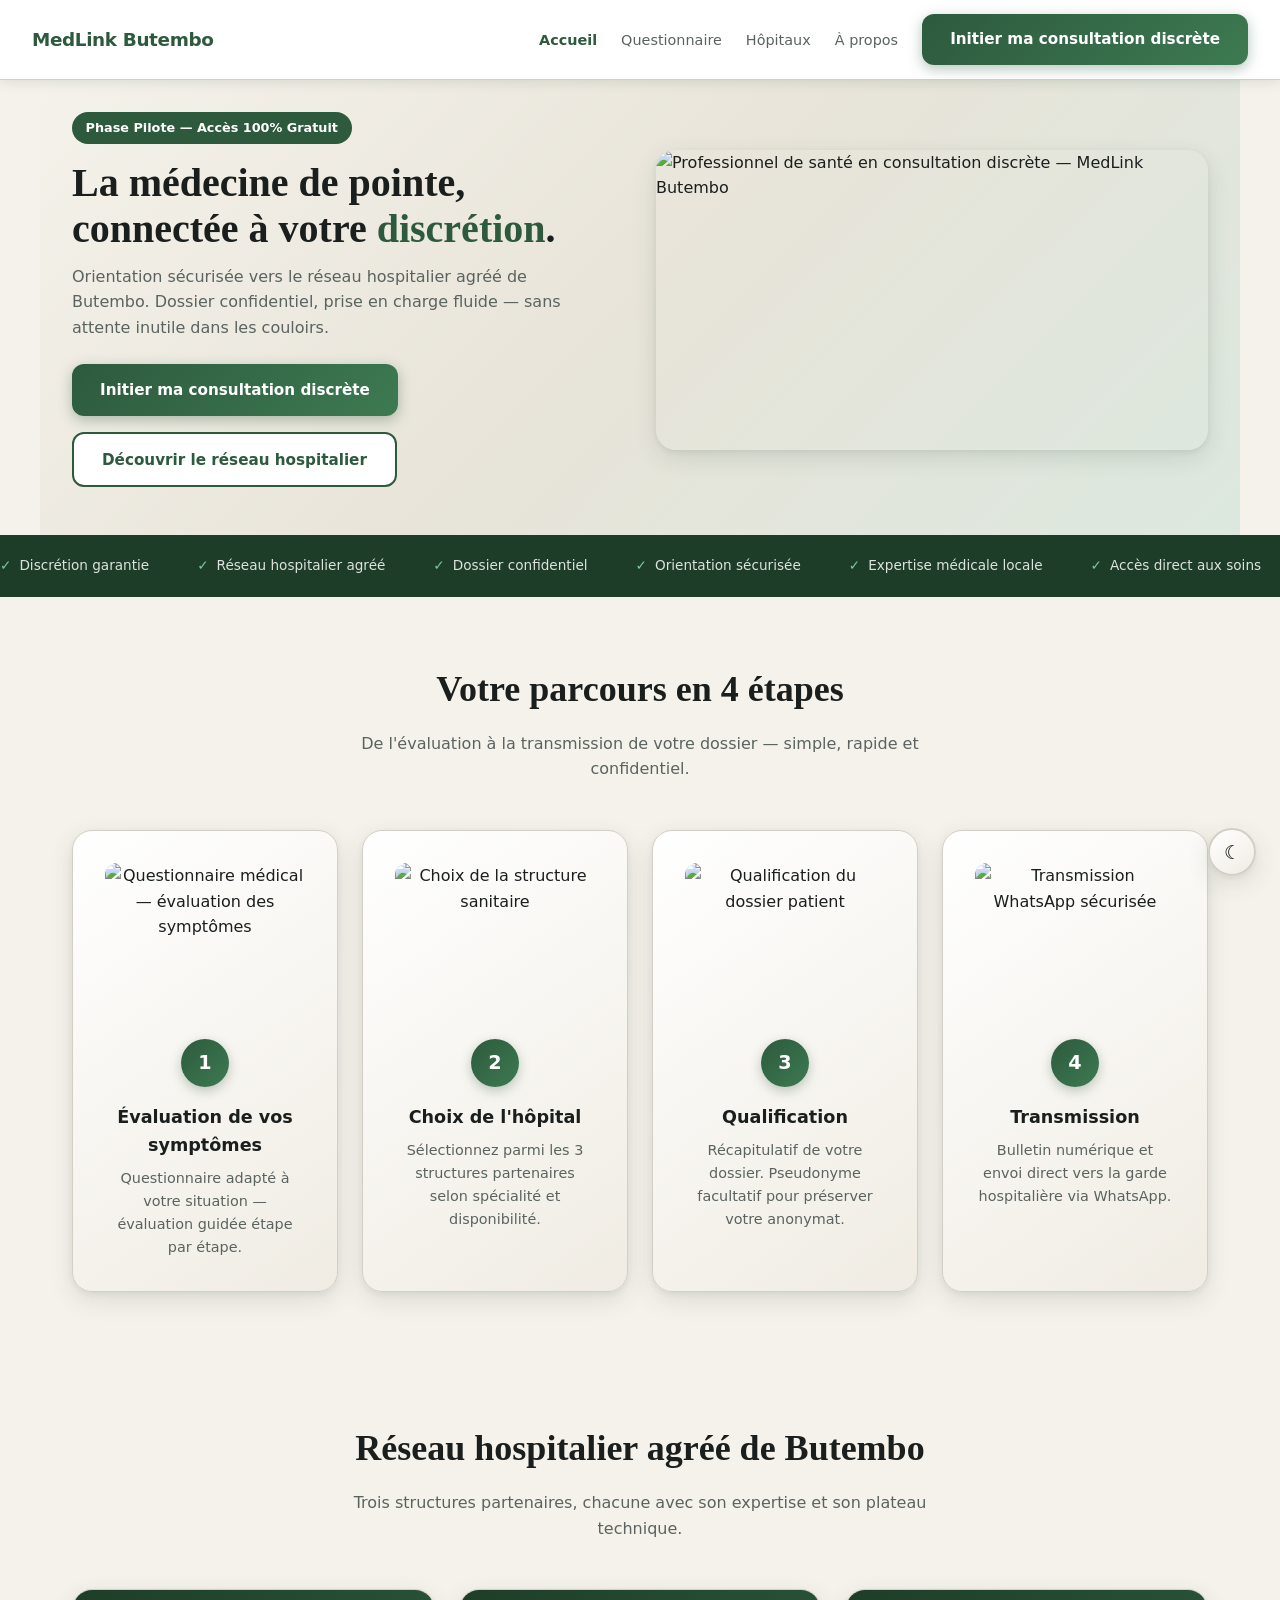
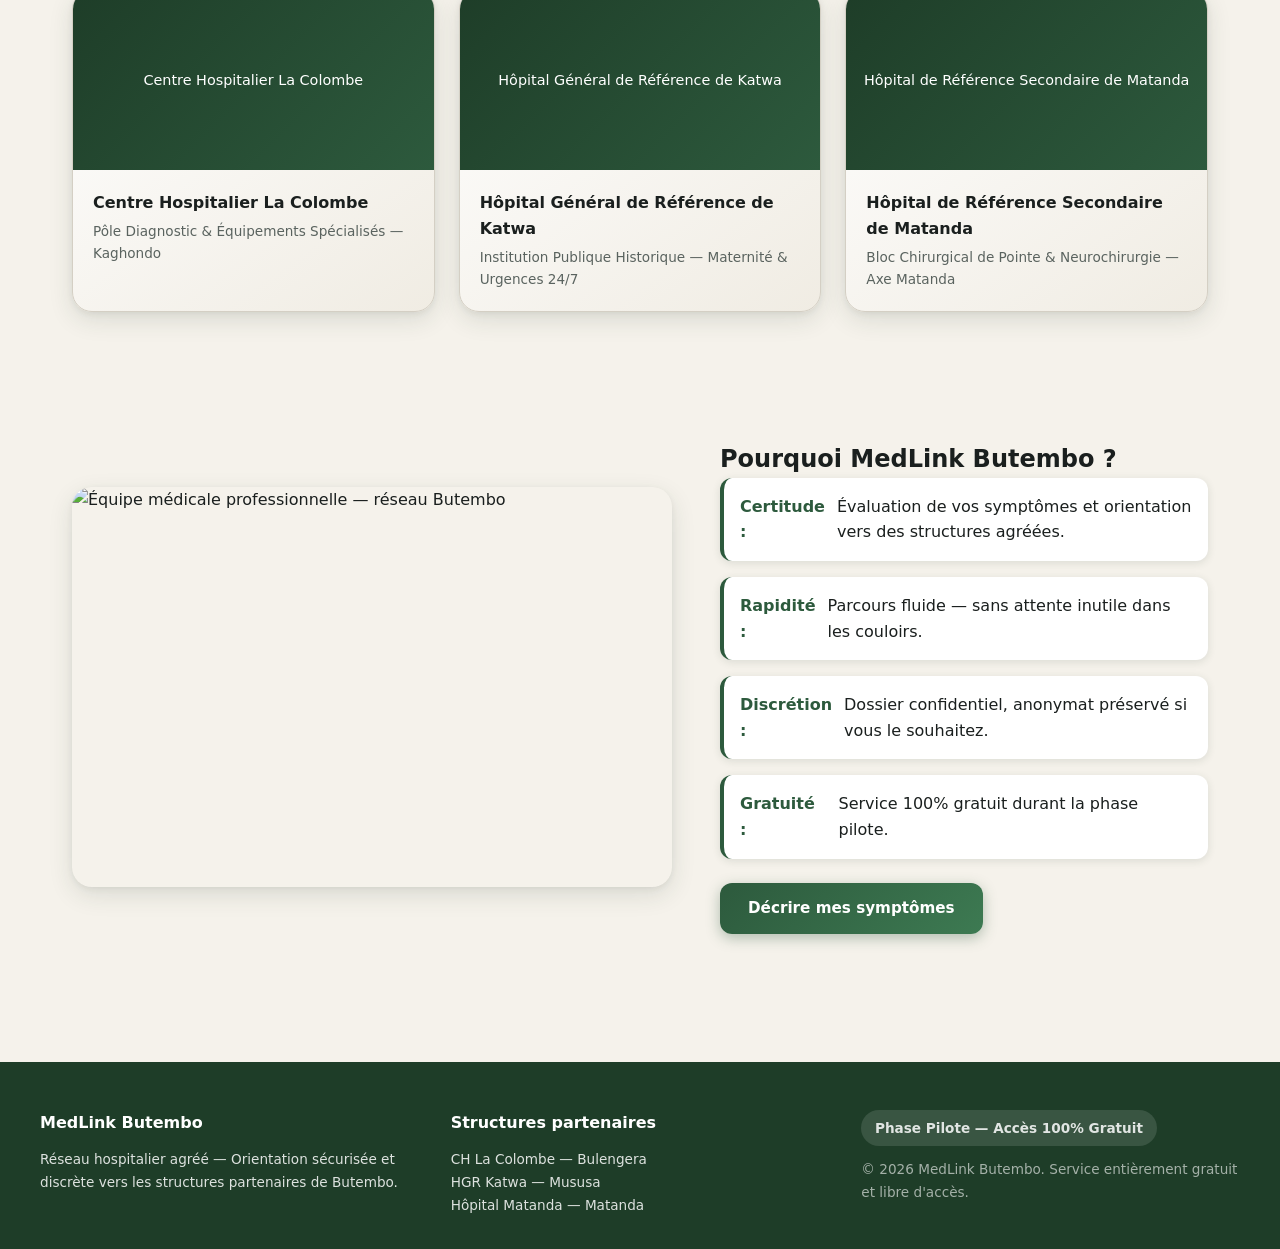
==== index.html @ f94aa3da "first commit Co-authored-by: Cursor <cursoragent@cursor.com>" ====
<!DOCTYPE html>
<html lang="fr">
<head>
  <meta charset="UTF-8">
  <meta name="viewport" content="width=device-width, initial-scale=1.0">
  <meta http-equiv="Content-Security-Policy" content="default-src 'self'; img-src 'self' https: data:; script-src 'self' 'unsafe-inline'; style-src 'self' 'unsafe-inline' https://fonts.googleapis.com; font-src 'self' https://fonts.gstatic.com;">
  <meta name="referrer" content="no-referrer">
  <title>MedLink Butembo — Orientation médicale discrète & accès direct aux soins</title>
  <meta name="description" content="Plateforme de questionnaire médical confidentiel connectant les patients au réseau hospitalier agréé de Butembo. Discrétion garantie, orientation sécurisée, accès 100% gratuit.">
  <meta name="keywords" content="MedLink Butembo, questionnaire médical, consultation discrète, hôpital Butembo, orientation santé, symptômes">
  <meta name="robots" content="index, follow">
  <link rel="canonical" href="./index.html">
  <meta property="og:title" content="MedLink Butembo — La médecine de pointe, connectée à votre discrétion">
  <meta property="og:description" content="Orientation médicale vers le réseau hospitalier agréé de Butembo. Dossier confidentiel, sans attente inutile.">
  <meta property="og:image" content="https://images.unsplash.com/photo-1576091160399-112ba8d25d1d?w=1200&h=630&fit=crop">
  <meta property="og:type" content="website">
  <meta property="og:url" content="./index.html">
  <meta name="twitter:card" content="summary_large_image">
  <meta name="twitter:title" content="MedLink Butembo — Orientation médicale discrète">
  <meta name="twitter:description" content="Accès direct aux soins via un réseau hospitalier agréé. Phase pilote 100% gratuite.">
  <link rel="preconnect" href="https://fonts.googleapis.com">
  <link rel="preconnect" href="https://fonts.gstatic.com" crossorigin>
  <link href="https://fonts.googleapis.com/css2?family=DM+Sans:wght@400;500;600;700&family=DM+Serif+Display&display=swap" rel="stylesheet">
  <link rel="stylesheet" href="./css/style.css">
  <script type="application/ld+json">
  {
    "@context": "https://schema.org",
    "@type": "MedicalOrganization",
    "name": "MedLink Butembo",
    "description": "Plateforme de questionnaire médical confidentiel connectant les patients au réseau hospitalier de Butembo.",
    "areaServed": { "@type": "City", "name": "Butembo" },
    "medicalSpecialty": ["Consultation générale", "Urgences", "Maternité", "Neurochirurgie"]
  }
  </script>
</head>
<body data-page="index">
  <div id="nav-slot"></div>

  <main id="main-content">
    <section class="hero" id="hero-section">
      <div class="hero-content">
        <span class="hero-badge" id="hero-badge">Phase Pilote — Accès 100% Gratuit</span>
        <h1 id="hero-title">La médecine de pointe, connectée à votre <em>discrétion</em>.</h1>
        <p class="hero-subtitle" id="hero-subtitle">Orientation sécurisée vers le réseau hospitalier agréé de Butembo. Dossier confidentiel, prise en charge fluide — sans attente inutile dans les couloirs.</p>
        <div class="hero-cta-group" id="hero-cta">
          <a href="./triage.html" class="btn btn-primary" id="hero-cta-primary">Initier ma consultation discrète</a>
          <a href="./hospitals.html" class="btn btn-secondary" id="hero-cta-secondary">Découvrir le réseau hospitalier</a>
        </div>
      </div>
      <div class="hero-visual" id="hero-visual">
        <img src="https://images.unsplash.com/photo-1576091160399-112ba8d25d1d?w=800&h=300&fit=crop" alt="Professionnel de santé en consultation discrète — MedLink Butembo" width="800" height="300" loading="eager">
      </div>
    </section>

    <section class="marquee-section" id="marquee-section" aria-label="Badges de réassurance">
      <div class="marquee-track" id="marquee-track">
        <span class="marquee-item">Discrétion garantie</span>
        <span class="marquee-item">Réseau hospitalier agréé</span>
        <span class="marquee-item">Dossier confidentiel</span>
        <span class="marquee-item">Orientation sécurisée</span>
        <span class="marquee-item">Expertise médicale locale</span>
        <span class="marquee-item">Accès direct aux soins</span>
        <span class="marquee-item">Prise en charge fluide</span>
        <span class="marquee-item">Service 100% gratuit</span>
        <span class="marquee-item">Discrétion garantie</span>
        <span class="marquee-item">Réseau hospitalier agréé</span>
        <span class="marquee-item">Dossier confidentiel</span>
        <span class="marquee-item">Orientation sécurisée</span>
        <span class="marquee-item">Expertise médicale locale</span>
        <span class="marquee-item">Accès direct aux soins</span>
        <span class="marquee-item">Prise en charge fluide</span>
        <span class="marquee-item">Service 100% gratuit</span>
      </div>
    </section>

    <section class="section" id="steps-section">
      <div class="section-header">
        <h2 id="steps-title">Votre parcours en 4 étapes</h2>
        <p id="steps-desc">De l'évaluation à la transmission de votre dossier — simple, rapide et confidentiel.</p>
      </div>
      <div class="steps-grid" id="steps-grid">
        <article class="step-card card-3d" id="step-1">
          <img src="https://images.unsplash.com/photo-1579684385127-1ef15d508118?w=400&h=160&fit=crop" alt="Questionnaire médical — évaluation des symptômes" width="400" height="160" loading="lazy">
          <div class="step-number">1</div>
          <h3>Évaluation de vos symptômes</h3>
          <p>Questionnaire adapté à votre situation — évaluation guidée étape par étape.</p>
        </article>
        <article class="step-card card-3d" id="step-2">
          <img src="https://images.unsplash.com/photo-1519494026892-80bbd2d6fd0d?w=400&h=160&fit=crop" alt="Choix de la structure sanitaire" width="400" height="160" loading="lazy">
          <div class="step-number">2</div>
          <h3>Choix de l'hôpital</h3>
          <p>Sélectionnez parmi les 3 structures partenaires selon spécialité et disponibilité.</p>
        </article>
        <article class="step-card card-3d" id="step-3">
          <img src="https://images.unsplash.com/photo-1576091160550-2173dba999ef?w=400&h=160&fit=crop" alt="Qualification du dossier patient" width="400" height="160" loading="lazy">
          <div class="step-number">3</div>
          <h3>Qualification</h3>
          <p>Récapitulatif de votre dossier. Pseudonyme facultatif pour préserver votre anonymat.</p>
        </article>
        <article class="step-card card-3d" id="step-4">
          <img src="https://images.unsplash.com/photo-1576091160550-2173dba999ef?w=400&h=160&fit=crop" alt="Transmission WhatsApp sécurisée" width="400" height="160" loading="lazy">
          <div class="step-number">4</div>
          <h3>Transmission</h3>
          <p>Bulletin numérique et envoi direct vers la garde hospitalière via WhatsApp.</p>
        </article>
      </div>
    </section>

    <section class="section" id="hospitals-preview-section">
      <div class="section-header">
        <h2 id="hospitals-preview-title">Réseau hospitalier agréé de Butembo</h2>
        <p id="hospitals-preview-desc">Trois structures partenaires, chacune avec son expertise et son plateau technique.</p>
      </div>
      <div class="hospitals-preview" id="hospitals-preview-grid"></div>
    </section>

    <section class="section" id="value-section">
      <div class="value-grid">
        <div id="value-visual">
          <img src="https://images.unsplash.com/photo-1559757148-5c350d0d3c56?w=600&h=400&fit=crop" alt="Équipe médicale professionnelle — réseau Butembo" width="600" height="400" loading="lazy" style="border-radius: var(--radius-lg); box-shadow: var(--shadow-3d);">
        </div>
        <div id="value-content">
          <h2 id="value-title">Pourquoi MedLink Butembo ?</h2>
          <ul class="value-list" id="value-list">
            <li><strong>Certitude :</strong> Évaluation de vos symptômes et orientation vers des structures agréées.</li>
            <li><strong>Rapidité :</strong> Parcours fluide — sans attente inutile dans les couloirs.</li>
            <li><strong>Discrétion :</strong> Dossier confidentiel, anonymat préservé si vous le souhaitez.</li>
            <li><strong>Gratuité :</strong> Service 100% gratuit durant la phase pilote.</li>
          </ul>
          <a href="./triage.html" class="btn btn-primary" id="value-cta" style="margin-top: 1.5rem;">Décrire mes symptômes</a>
        </div>
      </div>
    </section>
  </main>

  <div id="footer-slot"></div>

  <button type="button" class="theme-toggle" id="theme-toggle-btn" aria-label="Changer de thème">
    <span class="theme-toggle-icon" aria-hidden="true">☾</span>
  </button>

  <script type="module" src="./js/app.js"></script>
  <script type="module" src="./js/index.js"></script>
</body>
</html>
---- css/style.css ----
/* MedLink Butembo — Design System */

:root {
  --color-primary: #2d5a3d;
  --color-primary-light: #3d7a52;
  --color-primary-dark: #1e3d28;
  --color-accent: var(--partner-accent, #3d7a6a);
  --color-bg: #f5f2eb;
  --color-bg-alt: #ebe6dc;
  --color-surface: #ffffff;
  --color-text: #1a1f1e;
  --color-text-muted: #5a635f;
  --color-border: #d4cfc4;
  --color-shadow: rgba(30, 61, 40, 0.12);
  --gradient-hero: linear-gradient(135deg, #f5f2eb 0%, #e8e4d9 50%, #dce8df 100%);
  --gradient-card: linear-gradient(145deg, #ffffff 0%, #f0ece3 100%);
  --font-main: 'DM Sans', system-ui, sans-serif;
  --font-sensitive: 'DM Serif Display', Georgia, serif;
  --radius: 12px;
  --radius-lg: 20px;
  --shadow-3d: 0 8px 24px var(--color-shadow), 0 2px 6px rgba(0, 0, 0, 0.06);
  --shadow-hover: 0 16px 40px rgba(30, 61, 40, 0.18), 0 4px 12px rgba(0, 0, 0, 0.08);
  --nav-height: 72px;
  --transition: 0.25s cubic-bezier(0.4, 0, 0.2, 1);
}

[data-theme="dark"] {
  --color-bg: #121816;
  --color-bg-alt: #1a221e;
  --color-surface: #1e2824;
  --color-text: #e8ebe9;
  --color-text-muted: #9aa8a2;
  --color-border: #2e3d36;
  --color-shadow: rgba(0, 0, 0, 0.4);
  --gradient-hero: linear-gradient(135deg, #121816 0%, #1a2820 50%, #152018 100%);
  --gradient-card: linear-gradient(145deg, #1e2824 0%, #162018 100%);
}

*, *::before, *::after { box-sizing: border-box; margin: 0; padding: 0; }

html {
  scroll-behavior: smooth;
  font-size: 16px;
}

body {
  font-family: var(--font-main);
  background: var(--color-bg);
  color: var(--color-text);
  line-height: 1.6;
  min-height: 100vh;
  opacity: 0;
  transition: opacity 0.4s ease;
  padding-top: var(--nav-height);
}

body.page-loaded { opacity: 1; }

img { max-width: 100%; height: auto; display: block; }

a { color: var(--color-primary); text-decoration: none; transition: color var(--transition); }
a:hover { color: var(--color-primary-light); }

/* Navigation */
#nav-slot {
  position: fixed;
  top: 0;
  left: 0;
  right: 0;
  z-index: 100;
}

.main-nav {
  display: flex;
  align-items: center;
  justify-content: space-between;
  padding: 0.85rem 2rem;
  background: var(--color-surface);
  border-bottom: 1px solid var(--color-border);
  box-shadow: 0 2px 12px var(--color-shadow);
  min-height: var(--nav-height);
}

.nav-actions {
  display: flex;
  align-items: center;
  gap: 1.5rem;
}

.nav-brand {
  font-weight: 700;
  font-size: 1.15rem;
  color: var(--color-primary);
  letter-spacing: -0.02em;
}

.nav-links {
  display: flex;
  gap: 1.5rem;
  list-style: none;
}

.nav-links a {
  color: var(--color-text-muted);
  font-size: 0.9rem;
  font-weight: 500;
}

.nav-links a.nav-link--active,
.nav-links a[aria-current="page"] {
  color: var(--color-primary);
  font-weight: 600;
}

.nav-cta {
  padding: 0.6rem 1.15rem;
  font-size: 0.85rem;
  white-space: nowrap;
}

/* Theme Toggle */
.theme-toggle {
  position: fixed;
  bottom: 1.5rem;
  right: 1.5rem;
  z-index: 200;
  width: 48px;
  height: 48px;
  border-radius: 50%;
  border: 2px solid var(--color-border);
  background: var(--gradient-card);
  box-shadow: var(--shadow-3d);
  cursor: pointer;
  display: flex;
  align-items: center;
  justify-content: center;
  font-size: 1.2rem;
  opacity: 0;
  transform: translateY(20px);
  pointer-events: none;
  transition: opacity var(--transition), transform var(--transition);
}

.theme-toggle--visible {
  opacity: 1;
  transform: translateY(0);
  pointer-events: auto;
}

.theme-toggle:hover {
  transform: translateY(-2px);
  box-shadow: var(--shadow-hover);
}

/* Buttons */
.btn {
  display: inline-flex;
  align-items: center;
  justify-content: center;
  padding: 0.85rem 1.75rem;
  border-radius: var(--radius);
  font-family: var(--font-main);
  font-weight: 600;
  font-size: 0.95rem;
  border: none;
  cursor: pointer;
  transition: transform var(--transition), box-shadow var(--transition);
  text-decoration: none;
}

.btn-primary {
  background: linear-gradient(135deg, var(--color-primary) 0%, var(--color-primary-light) 100%);
  color: #fff;
  box-shadow: 0 4px 14px rgba(45, 90, 61, 0.35);
}

.btn-primary:hover {
  transform: translateY(-3px);
  box-shadow: var(--shadow-hover);
  color: #fff;
}

.btn-secondary {
  background: var(--color-surface);
  color: var(--color-primary);
  border: 2px solid var(--color-primary);
}

.btn-secondary:hover { transform: translateY(-2px); }

.btn-disabled {
  display: inline-flex;
  flex-direction: column;
  align-items: center;
  gap: 0.25rem;
  background: var(--color-bg-alt);
  color: var(--color-text-muted);
  cursor: not-allowed;
  border: 1px dashed var(--color-border);
  text-decoration: none;
  padding: 0.75rem 1.25rem;
}

.btn-disabled .btn-strike {
  text-decoration: line-through;
  opacity: 0.65;
  font-size: 0.85rem;
}

.btn-disabled .btn-free-label {
  color: var(--color-primary);
  font-weight: 600;
  font-size: 0.9rem;
  text-decoration: none;
}

.btn-disabled:hover { transform: none; }

/* Cards 3D */
.card-3d {
  background: var(--gradient-card);
  border-radius: var(--radius-lg);
  box-shadow: var(--shadow-3d);
  border: 1px solid var(--color-border);
  transition: transform var(--transition), box-shadow var(--transition);
}

.card-3d:hover {
  transform: translateY(-4px);
  box-shadow: var(--shadow-hover);
}

/* Hero */
.hero {
  background: var(--gradient-hero);
  padding: 2.5rem 2rem 3rem;
  display: grid;
  grid-template-columns: 1fr 1fr;
  gap: 2rem;
  align-items: center;
  max-width: 1200px;
  margin: 0 auto;
}

.hero-content h1 {
  font-family: var(--font-sensitive);
  font-size: clamp(1.75rem, 3.5vw, 2.5rem);
  line-height: 1.15;
  color: var(--color-text);
  margin-bottom: 0.75rem;
}

.hero-content h1 em {
  font-style: normal;
  color: var(--color-primary);
}

.hero-subtitle {
  font-size: 1rem;
  color: var(--color-text-muted);
  margin-bottom: 1.5rem;
  max-width: 520px;
}

.hero-cta-group {
  display: flex;
  gap: 1rem;
  flex-wrap: wrap;
  align-items: center;
}

.hero-badge {
  display: inline-block;
  background: var(--color-primary);
  color: #fff;
  padding: 0.35rem 0.85rem;
  border-radius: 999px;
  font-size: 0.8rem;
  font-weight: 600;
  margin-bottom: 1rem;
}

.hero-visual {
  position: relative;
  border-radius: var(--radius-lg);
  overflow: hidden;
  box-shadow: var(--shadow-3d);
}

.hero-visual img {
  width: 100%;
  height: 300px;
  object-fit: cover;
}

/* Marquee */
.marquee-section {
  background: var(--color-primary-dark);
  padding: 1.25rem 0;
  overflow: hidden;
}

.marquee-track {
  display: flex;
  gap: 3rem;
  animation: marquee 30s linear infinite;
  width: max-content;
}

.marquee-section:hover .marquee-track {
  animation-play-state: paused;
}

.marquee-item {
  color: rgba(255, 255, 255, 0.85);
  font-size: 0.85rem;
  font-weight: 500;
  white-space: nowrap;
  display: flex;
  align-items: center;
  gap: 0.5rem;
}

.marquee-item::before {
  content: '✓';
  color: #7ec99a;
}

@keyframes marquee {
  0% { transform: translateX(0); }
  100% { transform: translateX(-50%); }
}

/* Sections */
.section {
  padding: 4rem 2rem;
  max-width: 1200px;
  margin: 0 auto;
}

.section-header {
  text-align: center;
  margin-bottom: 3rem;
}

.section-header h2 {
  font-family: var(--font-sensitive);
  font-size: clamp(1.5rem, 3vw, 2.25rem);
  margin-bottom: 0.75rem;
}

.section-header p {
  color: var(--color-text-muted);
  max-width: 600px;
  margin: 0 auto;
}

/* Steps */
.steps-grid {
  display: grid;
  grid-template-columns: repeat(auto-fit, minmax(260px, 1fr));
  gap: 1.5rem;
}

.step-card {
  padding: 2rem;
  text-align: center;
}

.step-number {
  width: 48px;
  height: 48px;
  background: linear-gradient(135deg, var(--color-primary), var(--color-primary-light));
  color: #fff;
  border-radius: 50%;
  display: flex;
  align-items: center;
  justify-content: center;
  font-weight: 700;
  font-size: 1.2rem;
  margin: 0 auto 1rem;
  box-shadow: 0 4px 12px rgba(45, 90, 61, 0.3);
}

.step-card h3 {
  font-size: 1.1rem;
  margin-bottom: 0.5rem;
}

.step-card p {
  color: var(--color-text-muted);
  font-size: 0.9rem;
}

.step-card img {
  width: 100%;
  height: 160px;
  object-fit: cover;
  border-radius: var(--radius);
  margin-bottom: 1rem;
}

/* Hospitals preview */
.hospitals-preview {
  display: grid;
  grid-template-columns: repeat(auto-fit, minmax(300px, 1fr));
  gap: 1.5rem;
}

.hospital-preview-card {
  overflow: hidden;
}

.hospital-preview-image {
  position: relative;
  width: 100%;
  height: 180px;
  overflow: hidden;
  background: var(--color-bg-alt);
}

.hospital-preview-card img {
  width: 100%;
  height: 180px;
  object-fit: cover;
}

.hospital-preview-image .img-fallback {
  min-height: 180px;
  height: 100%;
}

.hospital-preview-body {
  padding: 1.25rem;
}

.hospital-preview-body h3 {
  font-size: 1rem;
  margin-bottom: 0.35rem;
}

.hospital-preview-body p {
  font-size: 0.85rem;
  color: var(--color-text-muted);
}

/* Value section */
.value-grid {
  display: grid;
  grid-template-columns: 1fr 1fr;
  gap: 3rem;
  align-items: center;
}

.value-list {
  list-style: none;
  display: flex;
  flex-direction: column;
  gap: 1rem;
}

.value-list li {
  display: flex;
  gap: 0.75rem;
  align-items: flex-start;
  padding: 1rem;
  background: var(--color-surface);
  border-radius: var(--radius);
  border-left: 4px solid var(--color-primary);
  box-shadow: 0 2px 8px var(--color-shadow);
}

.value-list li strong {
  color: var(--color-primary);
}

/* Triage */
.triage-container {
  max-width: 720px;
  margin: 0 auto;
  padding: 2rem 2rem 3rem;
}

.triage-workspace {
  display: grid;
  grid-template-columns: 1fr;
  gap: 1rem;
  align-items: start;
}

.triage-progress-wrap {
  background: var(--color-bg-alt);
  border-radius: 999px;
  height: 6px;
  margin-bottom: 2.5rem;
  overflow: hidden;
}

.triage-progress-bar {
  height: 100%;
  background: linear-gradient(90deg, var(--color-primary), var(--color-primary-light));
  border-radius: 999px;
  width: 25%;
  transition: width 0.4s ease;
}

.triage-hint {
  color: var(--color-text-muted);
  font-size: 0.9rem;
  margin-bottom: 1.5rem;
}

.triage-options-grid {
  display: flex;
  flex-direction: column;
  gap: 0.75rem;
}

.triage-option {
  display: flex;
  flex-direction: column;
  align-items: flex-start;
  padding: 1.1rem 1.25rem;
  background: var(--color-surface);
  border: 2px solid var(--color-border);
  border-radius: var(--radius);
  cursor: pointer;
  text-align: left;
  font-family: var(--font-main);
  transition: border-color var(--transition), transform var(--transition), box-shadow var(--transition);
}

.triage-option:hover {
  border-color: var(--color-primary-light);
  transform: translateY(-2px);
  box-shadow: var(--shadow-3d);
}

.triage-option--selected {
  border-color: var(--color-primary);
  background: linear-gradient(135deg, rgba(45, 90, 61, 0.08), rgba(61, 122, 82, 0.05));
  box-shadow: 0 0 0 3px rgba(45, 90, 61, 0.15);
}

.triage-option-title {
  font-weight: 600;
  font-size: 1rem;
  color: var(--color-text);
}

.triage-option-desc {
  font-size: 0.85rem;
  color: var(--color-text-muted);
  margin-top: 0.25rem;
}

.triage-nav {
  display: flex;
  gap: 0.75rem;
}

body[data-page="triage"] .triage-workspace {
  grid-template-columns: minmax(0, 1fr) auto;
  gap: 1.25rem;
}

body[data-page="triage"] .triage-nav {
  position: sticky;
  top: calc(var(--nav-height) + 0.75rem);
  z-index: 50;
  flex-direction: column;
  align-self: start;
  min-width: 148px;
  grid-column: 2;
  grid-row: 1;
}

body[data-page="triage"] .triage-nav .btn {
  width: 100%;
  justify-content: center;
}

body[data-page="triage"] #triage-question-area {
  grid-column: 1;
  grid-row: 1;
  min-width: 0;
}

.triage-recap-card {
  padding: 1.5rem;
  margin-top: 1rem;
}

.recap-row {
  display: flex;
  justify-content: space-between;
  padding: 0.65rem 0;
  border-bottom: 1px solid var(--color-border);
}

.recap-row:last-child { border-bottom: none; }

.recap-row dt {
  font-weight: 600;
  color: var(--color-text-muted);
  font-size: 0.9rem;
}

.recap-row dd {
  font-weight: 500;
  text-align: right;
  max-width: 60%;
}

.social-proof {
  margin-top: 1.5rem;
  padding: 0.85rem 1rem;
  background: rgba(45, 90, 61, 0.08);
  border-radius: var(--radius);
  color: var(--color-primary);
  font-size: 0.9rem;
  font-weight: 500;
}

/* Hospitals page */
.hospitals-page {
  padding: 3rem 2rem;
  max-width: 1200px;
  margin: 0 auto;
}

.hospitals-grid {
  display: grid;
  grid-template-columns: repeat(auto-fit, minmax(340px, 1fr));
  gap: 2rem;
  margin-top: 2rem;
}

.hospital-card {
  overflow: hidden;
  --hospital-accent: var(--color-primary);
}

.hospital-card-image img {
  width: 100%;
  height: 220px;
  object-fit: cover;
}

.hospital-card-body {
  padding: 1.5rem;
}

.hospital-badge {
  display: inline-block;
  background: var(--hospital-accent);
  color: #fff;
  padding: 0.25rem 0.65rem;
  border-radius: 999px;
  font-size: 0.75rem;
  font-weight: 600;
  margin-bottom: 0.75rem;
}

.hospital-card h2 {
  font-size: 1.15rem;
  margin-bottom: 0.35rem;
}

.hospital-location {
  color: var(--color-text-muted);
  font-size: 0.85rem;
  margin-bottom: 1rem;
}

.hospital-specialites {
  list-style: none;
  margin-bottom: 1rem;
}

.hospital-specialites li {
  font-size: 0.85rem;
  padding: 0.25rem 0;
  padding-left: 1rem;
  position: relative;
}

.hospital-specialites li::before {
  content: '•';
  position: absolute;
  left: 0;
  color: var(--hospital-accent);
}

.hospital-wait {
  font-size: 0.85rem;
  color: var(--color-text-muted);
  margin-bottom: 1rem;
}

.hospital-select-btn { width: 100%; }

/* Hover tooltips */
.hover-tooltip-wrap {
  position: relative;
}

.hover-tooltip {
  position: absolute;
  bottom: calc(100% + 8px);
  left: 50%;
  transform: translateX(-50%) translateY(4px);
  background: var(--color-text);
  color: var(--color-bg);
  padding: 0.5rem 0.85rem;
  border-radius: var(--radius);
  font-size: 0.8rem;
  white-space: nowrap;
  opacity: 0;
  pointer-events: none;
  transition: opacity var(--transition), transform var(--transition);
  z-index: 10;
}

.hover-tooltip-wrap:hover .hover-tooltip {
  opacity: 1;
  transform: translateX(-50%) translateY(0);
}

/* Consultation */
.consultation-page {
  max-width: 800px;
  margin: 0 auto;
  padding: 3rem 2rem;
}

.consultation-recap-card {
  padding: 1.5rem;
  margin-bottom: 2rem;
}

.form-group {
  margin-bottom: 1.5rem;
}

.form-group label {
  display: block;
  font-weight: 600;
  margin-bottom: 0.5rem;
  font-size: 0.95rem;
}

.form-group input,
.form-group select {
  width: 100%;
  padding: 0.85rem 1rem;
  border: 2px solid var(--color-border);
  border-radius: var(--radius);
  font-family: var(--font-main);
  font-size: 1rem;
  background: var(--color-surface);
  color: var(--color-text);
  transition: border-color var(--transition);
}

.form-group input:focus,
.form-group select:focus {
  outline: none;
  border-color: var(--color-primary);
}

.form-help {
  font-size: 0.8rem;
  color: var(--color-text-muted);
  margin-top: 0.35rem;
}

/* Confirmation */
.confirmation-page {
  max-width: 640px;
  margin: 0 auto;
  padding: 3rem 2rem;
  text-align: center;
}

.dossier-badge {
  display: inline-block;
  background: linear-gradient(135deg, var(--color-primary-dark), var(--color-primary));
  color: #fff;
  padding: 1rem 2rem;
  border-radius: var(--radius-lg);
  font-size: 1.5rem;
  font-weight: 700;
  font-family: var(--font-sensitive);
  margin: 1.5rem 0;
  box-shadow: var(--shadow-3d);
  letter-spacing: 0.05em;
}

.pilot-badge {
  display: inline-block;
  background: rgba(45, 90, 61, 0.12);
  color: var(--color-primary);
  padding: 0.5rem 1rem;
  border-radius: 999px;
  font-size: 0.85rem;
  font-weight: 600;
  margin-bottom: 1.5rem;
}

.confirmation-summary {
  text-align: left;
  padding: 1.5rem;
  margin: 2rem 0;
}

.confirmation-actions {
  display: flex;
  flex-direction: column;
  gap: 1rem;
  align-items: center;
}

.whatsapp-btn {
  background: linear-gradient(135deg, #25d366, #128c7e);
  color: #fff;
  font-size: 1.05rem;
  padding: 1rem 2.5rem;
  box-shadow: 0 4px 16px rgba(37, 211, 102, 0.35);
}

.whatsapp-btn:hover {
  color: #fff;
  transform: translateY(-3px);
}

/* About page */
.about-hero {
  background: var(--gradient-hero);
  padding: 4rem 2rem;
  text-align: center;
}

.about-hero h1 {
  font-family: var(--font-sensitive);
  font-size: clamp(2rem, 4vw, 2.75rem);
  margin-bottom: 1rem;
}

.about-grid {
  display: grid;
  grid-template-columns: repeat(auto-fit, minmax(320px, 1fr));
  gap: 2rem;
  padding: 3rem 2rem;
  max-width: 1200px;
  margin: 0 auto;
}

.about-card {
  padding: 0;
  overflow: hidden;
}

.about-card img {
  width: 100%;
  height: 200px;
  object-fit: cover;
}

.about-card-body {
  padding: 1.5rem;
}

.about-card-body h2 {
  font-size: 1.1rem;
  margin-bottom: 0.5rem;
}

.about-card-body p {
  font-size: 0.9rem;
  color: var(--color-text-muted);
  margin-bottom: 0.5rem;
}

.contact-section {
  max-width: 800px;
  margin: 0 auto;
  padding: 3rem 2rem;
  text-align: center;
}

/* Image fallback */
.img-fallback {
  display: flex;
  align-items: center;
  justify-content: center;
  background: linear-gradient(135deg, var(--color-primary-dark), var(--color-primary));
  color: #fff;
  min-height: 180px;
  padding: 1rem;
  text-align: center;
  font-size: 0.9rem;
}

/* Footer */
.site-footer {
  background: var(--color-primary-dark);
  color: rgba(255, 255, 255, 0.85);
  padding: 3rem 2rem 2rem;
  margin-top: 4rem;
}

.footer-inner {
  max-width: 1200px;
  margin: 0 auto;
  display: grid;
  grid-template-columns: repeat(auto-fit, minmax(240px, 1fr));
  gap: 2rem;
}

.footer-col h3, .footer-col h4 {
  color: #fff;
  margin-bottom: 0.75rem;
  font-size: 1rem;
}

.footer-col p, .footer-col li {
  font-size: 0.85rem;
  line-height: 1.7;
}

.footer-col ul { list-style: none; }

.footer-badge {
  background: rgba(255, 255, 255, 0.12);
  display: inline-block;
  padding: 0.4rem 0.85rem;
  border-radius: 999px;
  font-size: 0.8rem;
  font-weight: 600;
  margin-bottom: 0.75rem;
}

.footer-copy {
  font-size: 0.8rem;
  opacity: 0.7;
}

/* Responsive */
@media (max-width: 768px) {
  .hero { grid-template-columns: 1fr; padding: 1.75rem 1.25rem 2rem; }
  .hero-visual { order: -1; }
  .hero-visual img { height: 220px; }
  .value-grid { grid-template-columns: 1fr; }
  .main-nav { padding: 0.75rem 1.25rem; flex-wrap: wrap; gap: 0.75rem; }
  .nav-actions { gap: 0.75rem; flex-wrap: wrap; justify-content: flex-end; }
  .nav-links { gap: 0.75rem; }
  .nav-cta { padding: 0.5rem 0.85rem; font-size: 0.78rem; }
  body[data-page="triage"] .triage-workspace {
    grid-template-columns: 1fr;
  }
  body[data-page="triage"] .triage-nav {
    grid-column: 1;
    grid-row: 1;
    flex-direction: row;
    justify-content: space-between;
    min-width: 0;
    width: 100%;
    padding-bottom: 0.5rem;
    background: var(--color-bg);
    border-bottom: 1px solid var(--color-border);
  }
  body[data-page="triage"] .triage-nav .btn {
    width: auto;
    flex: 1;
  }
  body[data-page="triage"] #triage-question-area {
    grid-row: 2;
  }
  .section { padding: 2.5rem 1.25rem; }
  .hospitals-grid { grid-template-columns: 1fr; }
}
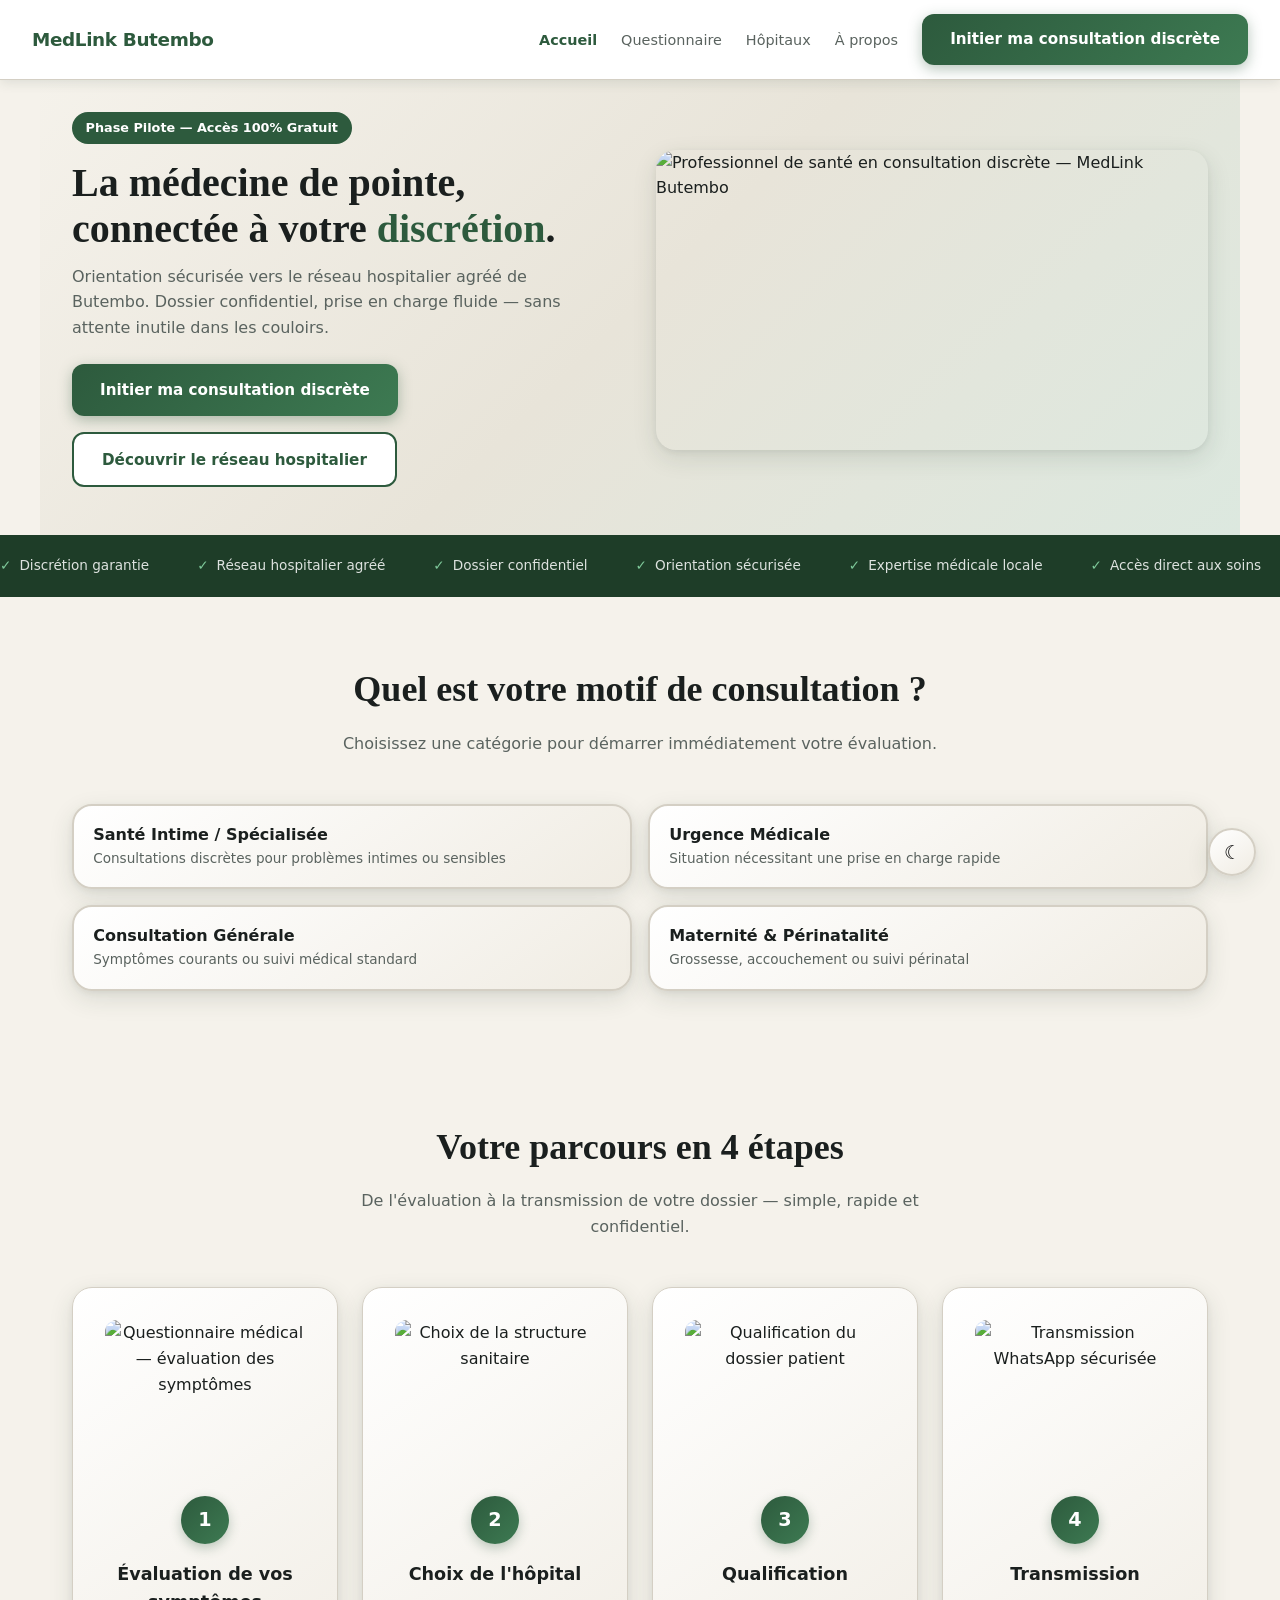
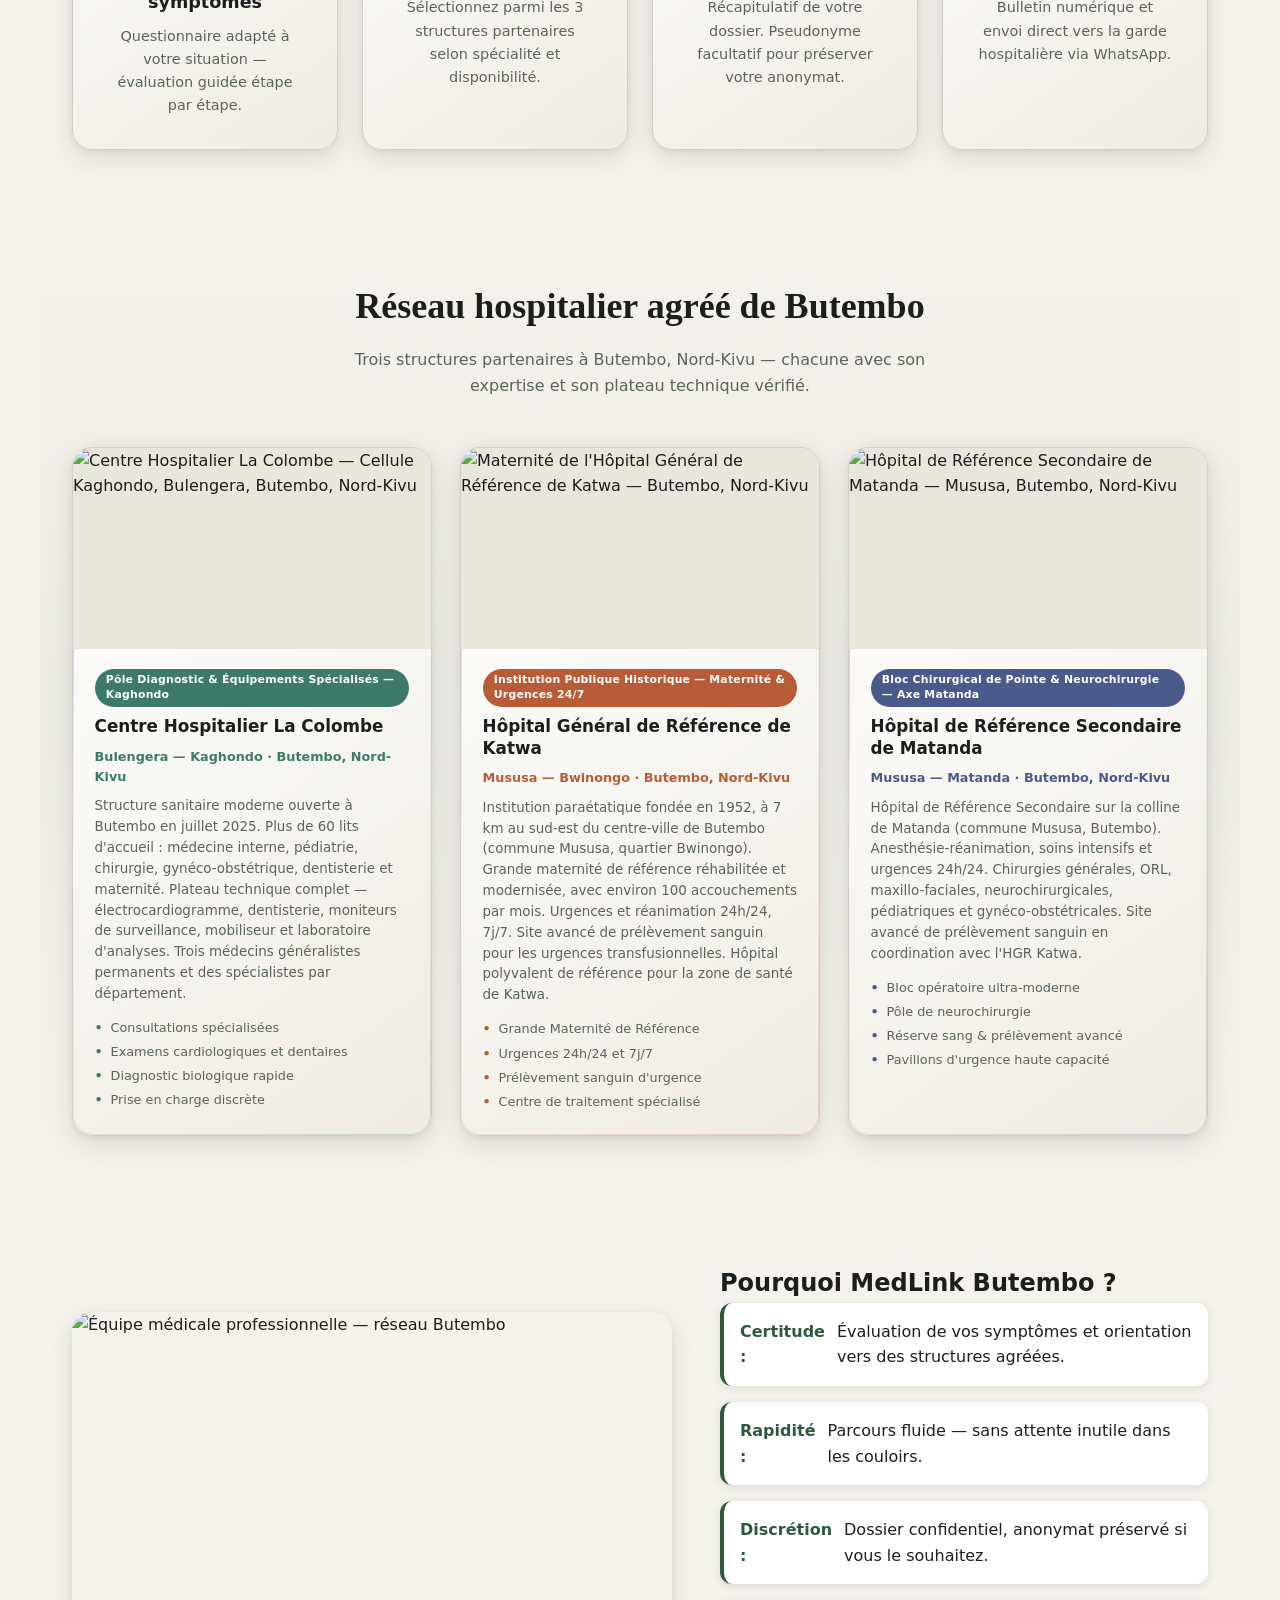
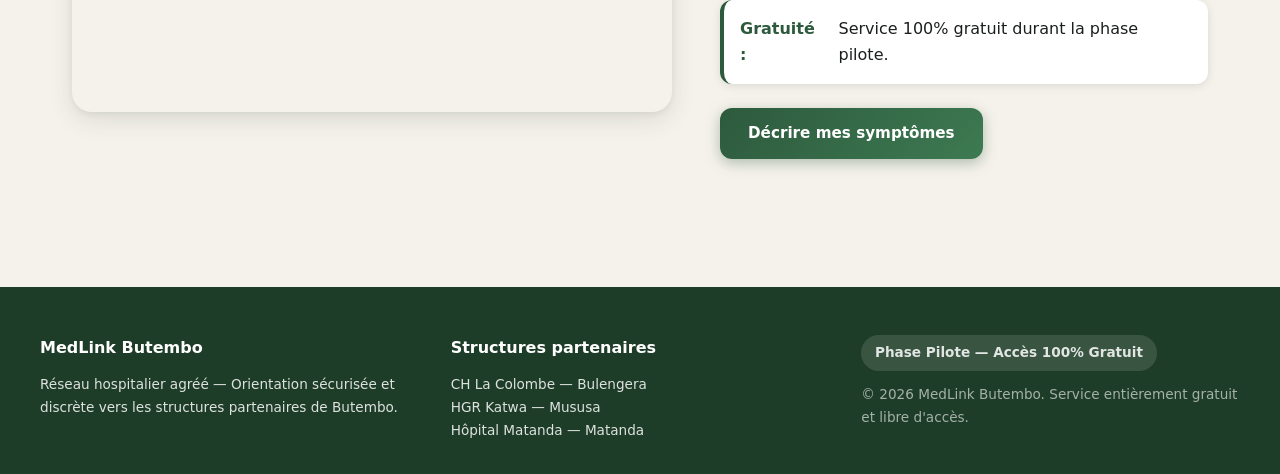
==== commit 2ff5846d: "Simplifier le parcours structure d'abord puis triage classique. Apres le choix d'une structure, redi" ====
--- a/index.html
+++ b/index.html
@@ -21,7 +21,7 @@
   <link rel="preconnect" href="https://fonts.googleapis.com">
   <link rel="preconnect" href="https://fonts.gstatic.com" crossorigin>
   <link href="https://fonts.googleapis.com/css2?family=DM+Sans:wght@400;500;600;700&family=DM+Serif+Display&display=swap" rel="stylesheet">
-  <link rel="stylesheet" href="./css/style.css">
+  <link rel="stylesheet" href="./css/style.css?v=20250904-3">
   <script type="application/ld+json">
   {
     "@context": "https://schema.org",
@@ -73,6 +73,14 @@
       </div>
     </section>
 
+    <section class="section" id="quick-triage-section">
+      <div class="section-header">
+        <h2 id="quick-triage-title">Quel est votre motif de consultation ?</h2>
+        <p id="quick-triage-desc">Choisissez une catégorie pour démarrer immédiatement votre évaluation.</p>
+      </div>
+      <div class="quick-triage-grid" id="quick-triage-grid"></div>
+    </section>
+
     <section class="section" id="steps-section">
       <div class="section-header">
         <h2 id="steps-title">Votre parcours en 4 étapes</h2>
@@ -106,12 +114,104 @@
       </div>
     </section>
 
-    <section class="section" id="hospitals-preview-section">
+    <section class="section section-hospitals" id="hospitals-preview-section">
       <div class="section-header">
         <h2 id="hospitals-preview-title">Réseau hospitalier agréé de Butembo</h2>
-        <p id="hospitals-preview-desc">Trois structures partenaires, chacune avec son expertise et son plateau technique.</p>
-      </div>
-      <div class="hospitals-preview" id="hospitals-preview-grid"></div>
+        <p id="hospitals-preview-desc">Trois structures partenaires à Butembo, Nord-Kivu — chacune avec son expertise et son plateau technique vérifié.</p>
+      </div>
+      <div class="hospitals-preview" id="hospitals-preview-grid">
+
+        <article class="hospital-preview-card card-3d" id="hospital-preview-lacolombe" style="--hospital-accent: #3d7a6a;">
+          <div class="hospital-preview-image">
+            <img
+              src="https://i0.wp.com/rtvh.net/wp-content/uploads/2025/11/CH-LA-COLOMBE.jpg?w=1080&amp;ssl=1"
+              alt="Centre Hospitalier La Colombe — Cellule Kaghondo, Bulengera, Butembo, Nord-Kivu"
+              width="800"
+              height="220"
+              loading="lazy"
+            >
+          </div>
+          <div class="hospital-preview-body">
+            <span class="hospital-preview-badge">Pôle Diagnostic &amp; Équipements Spécialisés — Kaghondo</span>
+            <h3 id="hospital-preview-title-lacolombe">Centre Hospitalier La Colombe</h3>
+            <p class="hospital-preview-location">Bulengera — Kaghondo · Butembo, Nord-Kivu</p>
+            <p class="hospital-preview-desc" id="hospital-preview-desc-lacolombe">Structure sanitaire moderne ouverte à Butembo en juillet 2025. Plus de 60 lits d'accueil : médecine interne, pédiatrie, chirurgie, gynéco-obstétrique, dentisterie et maternité. Plateau technique complet — électrocardiogramme, dentisterie, moniteurs de surveillance, mobiliseur et laboratoire d'analyses. Trois médecins généralistes permanents et des spécialistes par département.</p>
+            <button type="button" class="hospital-preview-toggle" id="hospital-preview-toggle-lacolombe" aria-expanded="false" aria-controls="hospital-preview-panel-lacolombe">
+              <span class="hospital-preview-toggle-text">Voir les détails</span>
+              <span class="hospital-preview-toggle-chevron" aria-hidden="true"></span>
+            </button>
+            <div class="hospital-preview-panel" id="hospital-preview-panel-lacolombe">
+            <ul class="hospital-preview-specialites" aria-label="Spécialités du Centre Hospitalier La Colombe">
+              <li>Consultations spécialisées</li>
+              <li>Examens cardiologiques et dentaires</li>
+              <li>Diagnostic biologique rapide</li>
+              <li>Prise en charge discrète</li>
+            </ul>
+            </div>
+          </div>
+        </article>
+
+        <article class="hospital-preview-card card-3d" id="hospital-preview-katwa" style="--hospital-accent: #b85c38;">
+          <div class="hospital-preview-image">
+            <img
+              src="https://drc.unfpa.org/sites/default/files/2021/maternite_butembo.jpg"
+              alt="Maternité de l'Hôpital Général de Référence de Katwa — Butembo, Nord-Kivu"
+              width="800"
+              height="220"
+              loading="lazy"
+            >
+          </div>
+          <div class="hospital-preview-body">
+            <span class="hospital-preview-badge">Institution Publique Historique — Maternité &amp; Urgences 24/7</span>
+            <h3 id="hospital-preview-title-katwa">Hôpital Général de Référence de Katwa</h3>
+            <p class="hospital-preview-location">Mususa — Bwinongo · Butembo, Nord-Kivu</p>
+            <p class="hospital-preview-desc" id="hospital-preview-desc-katwa">Institution paraétatique fondée en 1952, à 7 km au sud-est du centre-ville de Butembo (commune Mususa, quartier Bwinongo). Grande maternité de référence réhabilitée et modernisée, avec environ 100 accouchements par mois. Urgences et réanimation 24h/24, 7j/7. Site avancé de prélèvement sanguin pour les urgences transfusionnelles. Hôpital polyvalent de référence pour la zone de santé de Katwa.</p>
+            <button type="button" class="hospital-preview-toggle" id="hospital-preview-toggle-katwa" aria-expanded="false" aria-controls="hospital-preview-panel-katwa">
+              <span class="hospital-preview-toggle-text">Voir les détails</span>
+              <span class="hospital-preview-toggle-chevron" aria-hidden="true"></span>
+            </button>
+            <div class="hospital-preview-panel" id="hospital-preview-panel-katwa">
+            <ul class="hospital-preview-specialites" aria-label="Spécialités de l'HGR Katwa">
+              <li>Grande Maternité de Référence</li>
+              <li>Urgences 24h/24 et 7j/7</li>
+              <li>Prélèvement sanguin d'urgence</li>
+              <li>Centre de traitement spécialisé</li>
+            </ul>
+            </div>
+          </div>
+        </article>
+
+        <article class="hospital-preview-card card-3d" id="hospital-preview-matanda" style="--hospital-accent: #4a5a8a;">
+          <div class="hospital-preview-image">
+            <img
+              src="https://digitalcongo.org/plks_vues/fichiers/images/1670936985.jpg"
+              alt="Hôpital de Référence Secondaire de Matanda — Mususa, Butembo, Nord-Kivu"
+              width="800"
+              height="220"
+              loading="lazy"
+            >
+          </div>
+          <div class="hospital-preview-body">
+            <span class="hospital-preview-badge">Bloc Chirurgical de Pointe &amp; Neurochirurgie — Axe Matanda</span>
+            <h3 id="hospital-preview-title-matanda">Hôpital de Référence Secondaire de Matanda</h3>
+            <p class="hospital-preview-location">Mususa — Matanda · Butembo, Nord-Kivu</p>
+            <p class="hospital-preview-desc" id="hospital-preview-desc-matanda">Hôpital de Référence Secondaire sur la colline de Matanda (commune Mususa, Butembo). Anesthésie-réanimation, soins intensifs et urgences 24h/24. Chirurgies générales, ORL, maxillo-faciales, neurochirurgicales, pédiatriques et gynéco-obstétricales. Site avancé de prélèvement sanguin en coordination avec l'HGR Katwa.</p>
+            <button type="button" class="hospital-preview-toggle" id="hospital-preview-toggle-matanda" aria-expanded="false" aria-controls="hospital-preview-panel-matanda">
+              <span class="hospital-preview-toggle-text">Voir les détails</span>
+              <span class="hospital-preview-toggle-chevron" aria-hidden="true"></span>
+            </button>
+            <div class="hospital-preview-panel" id="hospital-preview-panel-matanda">
+            <ul class="hospital-preview-specialites" aria-label="Spécialités de l'Hôpital de Matanda">
+              <li>Bloc opératoire ultra-moderne</li>
+              <li>Pôle de neurochirurgie</li>
+              <li>Réserve sang &amp; prélèvement avancé</li>
+              <li>Pavillons d'urgence haute capacité</li>
+            </ul>
+            </div>
+          </div>
+        </article>
+
+      </div>
     </section>
 
     <section class="section" id="value-section">
--- a/css/style.css
+++ b/css/style.css
@@ -21,6 +21,8 @@
   --shadow-3d: 0 8px 24px var(--color-shadow), 0 2px 6px rgba(0, 0, 0, 0.06);
   --shadow-hover: 0 16px 40px rgba(30, 61, 40, 0.18), 0 4px 12px rgba(0, 0, 0, 0.08);
   --nav-height: 72px;
+  --mobile-cta-height: 0px;
+  --flow-indicator-height: 0px;
   --transition: 0.25s cubic-bezier(0.4, 0, 0.2, 1);
 }
 
@@ -51,7 +53,7 @@
   min-height: 100vh;
   opacity: 0;
   transition: opacity 0.4s ease;
-  padding-top: var(--nav-height);
+  padding-top: calc(var(--nav-height) + var(--mobile-cta-height) + var(--flow-indicator-height));
 }
 
 body.page-loaded { opacity: 1; }
@@ -81,17 +83,71 @@
   min-height: var(--nav-height);
 }
 
-.nav-actions {
-  display: flex;
-  align-items: center;
-  gap: 1.5rem;
-}
-
 .nav-brand {
   font-weight: 700;
   font-size: 1.15rem;
   color: var(--color-primary);
   letter-spacing: -0.02em;
+  flex-shrink: 0;
+}
+
+.nav-toggle {
+  display: none;
+  flex-direction: column;
+  justify-content: center;
+  align-items: center;
+  gap: 6px;
+  width: 44px;
+  height: 44px;
+  margin-left: auto;
+  padding: 0;
+  border: none;
+  border-radius: var(--radius);
+  background: transparent;
+  cursor: pointer;
+  transition: background var(--transition);
+}
+
+.nav-toggle:hover,
+.nav-toggle:focus-visible {
+  background: var(--color-bg-alt);
+  outline: none;
+}
+
+.nav-toggle-bar {
+  display: block;
+  width: 22px;
+  height: 2px;
+  border-radius: 2px;
+  background: var(--color-text);
+  transition: transform var(--transition), opacity var(--transition);
+}
+
+.main-nav--open .nav-toggle-bar:nth-child(1) {
+  transform: translateY(8px) rotate(45deg);
+}
+
+.main-nav--open .nav-toggle-bar:nth-child(2) {
+  opacity: 0;
+}
+
+.main-nav--open .nav-toggle-bar:nth-child(3) {
+  transform: translateY(-8px) rotate(-45deg);
+}
+
+.nav-menu-panel {
+  display: flex;
+  align-items: center;
+}
+
+.nav-backdrop {
+  display: none;
+}
+
+.nav-actions {
+  display: flex;
+  align-items: center;
+  gap: 1.5rem;
 }
 
 .nav-links {
@@ -112,10 +168,50 @@
   font-weight: 600;
 }
 
-.nav-cta {
+.nav-cta--desktop {
   padding: 0.6rem 1.15rem;
   font-size: 0.85rem;
   white-space: nowrap;
+}
+
+.mobile-cta-bar {
+  display: none;
+}
+
+body.nav-menu-open {
+  overflow: hidden;
+}
+
+body:has(#flow-step-indicator) {
+  --flow-indicator-height: 2.75rem;
+}
+
+.flow-step-indicator {
+  background: var(--color-bg-alt);
+  border-bottom: 1px solid var(--color-border);
+  padding: 0.45rem 2rem 0.55rem;
+}
+
+.flow-step-indicator-text {
+  font-size: 0.78rem;
+  font-weight: 600;
+  color: var(--color-text-muted);
+  margin-bottom: 0.35rem;
+  text-align: center;
+}
+
+.flow-step-indicator-bar {
+  background: var(--color-border);
+  border-radius: 999px;
+  height: 4px;
+  overflow: hidden;
+}
+
+.flow-step-indicator-fill {
+  height: 100%;
+  background: linear-gradient(90deg, var(--color-primary), var(--color-primary-light));
+  border-radius: 999px;
+  transition: width var(--transition);
 }
 
 /* Theme Toggle */
@@ -400,48 +496,296 @@
   margin-bottom: 1rem;
 }
 
-/* Hospitals preview */
+/* Hospitals preview — accueil */
+.section-hospitals {
+  background: linear-gradient(180deg, transparent 0%, rgba(45, 90, 61, 0.04) 50%, transparent 100%);
+}
+
 .hospitals-preview {
   display: grid;
-  grid-template-columns: repeat(auto-fit, minmax(300px, 1fr));
-  gap: 1.5rem;
+  grid-template-columns: repeat(3, minmax(0, 1fr));
+  gap: 1.75rem;
+  align-items: stretch;
 }
 
 .hospital-preview-card {
+  display: flex;
+  flex-direction: column;
   overflow: hidden;
+  border: 1px solid var(--color-border);
+  border-radius: var(--radius-lg);
+  background: var(--gradient-card);
+  box-shadow: var(--shadow-3d);
+  transition: transform var(--transition), box-shadow var(--transition), border-color var(--transition);
+  position: relative;
+}
+
+.hospital-preview-card::before {
+  content: '';
+  position: absolute;
+  inset: 0;
+  border-radius: inherit;
+  padding: 1px;
+  background: linear-gradient(
+    145deg,
+    color-mix(in srgb, var(--hospital-accent, var(--color-primary)) 55%, transparent),
+    transparent 45%,
+    color-mix(in srgb, var(--hospital-accent, var(--color-primary)) 25%, transparent)
+  );
+  -webkit-mask: linear-gradient(#fff 0 0) content-box, linear-gradient(#fff 0 0);
+  mask: linear-gradient(#fff 0 0) content-box, linear-gradient(#fff 0 0);
+  -webkit-mask-composite: xor;
+  mask-composite: exclude;
+  pointer-events: none;
+  opacity: 0.85;
+}
+
+.hospital-preview-card:hover {
+  transform: translateY(-6px);
+  box-shadow: var(--shadow-hover);
+  border-color: color-mix(in srgb, var(--hospital-accent, var(--color-primary)) 40%, var(--color-border));
 }
 
 .hospital-preview-image {
   position: relative;
   width: 100%;
-  height: 180px;
+  aspect-ratio: 16 / 9;
   overflow: hidden;
   background: var(--color-bg-alt);
+  flex-shrink: 0;
 }
 
 .hospital-preview-card img {
   width: 100%;
-  height: 180px;
+  height: 100%;
   object-fit: cover;
+  object-position: center;
+  display: block;
 }
 
 .hospital-preview-image .img-fallback {
-  min-height: 180px;
+  min-height: 100%;
   height: 100%;
 }
 
 .hospital-preview-body {
-  padding: 1.25rem;
+  display: flex;
+  flex-direction: column;
+  gap: 0.55rem;
+  padding: 1.25rem 1.35rem 1.5rem;
+  flex: 1;
+}
+
+.hospital-preview-badge {
+  display: inline-block;
+  align-self: flex-start;
+  background: var(--hospital-accent, var(--color-primary));
+  color: #fff;
+  padding: 0.28rem 0.7rem;
+  border-radius: 999px;
+  font-size: 0.68rem;
+  font-weight: 700;
+  line-height: 1.35;
+  letter-spacing: 0.02em;
 }
 
 .hospital-preview-body h3 {
+  font-size: 1.05rem;
+  line-height: 1.3;
+  margin: 0;
+  color: var(--color-text);
+}
+
+.hospital-preview-location {
+  font-size: 0.8rem;
+  font-weight: 600;
+  color: var(--hospital-accent, var(--color-primary));
+  margin: 0;
+}
+
+.hospital-preview-desc {
+  font-size: 0.84rem;
+  line-height: 1.55;
+  color: var(--color-text-muted);
+  margin: 0;
+}
+
+.hospital-preview-specialites {
+  list-style: none;
+  margin: 0.35rem 0 0;
+  padding: 0;
+  display: flex;
+  flex-direction: column;
+  gap: 0.35rem;
+}
+
+.hospital-preview-specialites li {
+  font-size: 0.8rem;
+  color: var(--color-text-muted);
+  padding-left: 1rem;
+  position: relative;
+  line-height: 1.45;
+}
+
+.hospital-preview-specialites li::before {
+  content: '•';
+  position: absolute;
+  left: 0;
+  color: var(--hospital-accent, var(--color-primary));
+  font-weight: 700;
+}
+
+.hospital-preview-toggle {
+  display: none;
+}
+
+.hospital-preview-toggle-chevron {
+  width: 0.45rem;
+  height: 0.45rem;
+  border-right: 2px solid currentColor;
+  border-bottom: 2px solid currentColor;
+  transform: rotate(45deg);
+  transition: transform var(--transition);
+  flex-shrink: 0;
+}
+
+.hospital-preview-card.is-expanded .hospital-preview-toggle-chevron {
+  transform: rotate(-135deg);
+}
+
+@media (max-width: 1100px) {
+  .hospitals-preview {
+    grid-template-columns: repeat(2, minmax(0, 1fr));
+    gap: 1.5rem;
+  }
+}
+
+@media (max-width: 680px) {
+  .hospitals-preview {
+    grid-template-columns: 1fr;
+    gap: 1.25rem;
+  }
+
+  .hospital-preview-body {
+    padding: 1rem 1.1rem 1.35rem;
+    gap: 0.5rem;
+  }
+
+  .hospital-preview-badge {
+    font-size: 0.65rem;
+    line-height: 1.4;
+    white-space: normal;
+    max-width: 100%;
+  }
+
+  .hospital-preview-body h3 {
+    font-size: 1rem;
+  }
+
+  .hospital-preview-desc {
+    font-size: 0.82rem;
+    line-height: 1.6;
+    overflow-wrap: anywhere;
+    word-break: break-word;
+    display: -webkit-box;
+    -webkit-line-clamp: 2;
+    -webkit-box-orient: vertical;
+    overflow: hidden;
+  }
+
+  .hospital-preview-card.is-expanded .hospital-preview-desc {
+    display: block;
+    -webkit-line-clamp: unset;
+    overflow: visible;
+  }
+
+  .hospital-preview-toggle {
+    display: flex;
+    align-items: center;
+    justify-content: center;
+    gap: 0.45rem;
+    width: 100%;
+    margin-top: 0.15rem;
+    padding: 0.55rem 0.75rem;
+    border: 1px solid color-mix(in srgb, var(--hospital-accent, var(--color-primary)) 35%, var(--color-border));
+    border-radius: var(--radius);
+    background: color-mix(in srgb, var(--hospital-accent, var(--color-primary)) 8%, var(--color-surface));
+    color: var(--hospital-accent, var(--color-primary));
+    font-family: var(--font-main);
+    font-size: 0.78rem;
+    font-weight: 600;
+    cursor: pointer;
+    transition: background var(--transition), border-color var(--transition);
+  }
+
+  .hospital-preview-toggle:focus-visible {
+    outline: 2px solid var(--hospital-accent, var(--color-primary));
+    outline-offset: 2px;
+  }
+
+  .hospital-preview-panel {
+    display: none;
+  }
+
+  .hospital-preview-card.is-expanded .hospital-preview-panel {
+    display: block;
+  }
+
+  .hospital-preview-specialites li {
+    font-size: 0.78rem;
+    line-height: 1.5;
+  }
+}
+
+.hospital-description {
+  font-size: 0.85rem;
+  line-height: 1.55;
+  color: var(--color-text-muted);
+  margin: 0 0 0.5rem;
+}
+
+/* Quick triage — accueil */
+.quick-triage-grid {
+  display: grid;
+  grid-template-columns: repeat(2, minmax(0, 1fr));
+  gap: 1rem;
+  align-items: stretch;
+}
+
+.quick-triage-card {
+  display: flex;
+  flex-direction: column;
+  align-items: flex-start;
+  gap: 0.35rem;
+  width: 100%;
+  min-width: 0;
+  padding: 1.15rem 1.2rem;
+  text-align: left;
+  cursor: pointer;
+  font-family: var(--font-main);
+  border: 2px solid var(--color-border);
+  background: var(--gradient-card);
+  transition: border-color var(--transition), transform var(--transition), box-shadow var(--transition);
+}
+
+.quick-triage-card:hover,
+.quick-triage-card:focus-visible {
+  border-color: var(--color-primary-light);
+  transform: translateY(-3px);
+  box-shadow: var(--shadow-hover);
+  outline: none;
+}
+
+.quick-triage-title {
+  font-weight: 600;
   font-size: 1rem;
-  margin-bottom: 0.35rem;
-}
-
-.hospital-preview-body p {
+  color: var(--color-text);
+}
+
+.quick-triage-desc {
   font-size: 0.85rem;
   color: var(--color-text-muted);
+  line-height: 1.45;
 }
 
 /* Value section */
@@ -502,6 +846,75 @@
   border-radius: 999px;
   width: 25%;
   transition: width 0.4s ease;
+}
+
+.triage-resume-banner {
+  margin: -1.25rem 0 1.25rem;
+  padding: 0.75rem 1rem;
+  border-radius: var(--radius);
+  border: 1px solid color-mix(in srgb, var(--color-primary) 35%, var(--color-border));
+  background: color-mix(in srgb, var(--color-primary) 8%, var(--color-surface));
+}
+
+.triage-resume-banner p {
+  margin: 0;
+  font-size: 0.85rem;
+  line-height: 1.45;
+  color: var(--color-text);
+  font-weight: 500;
+}
+
+.triage-motif-badge {
+  display: inline-block;
+  margin: 0 0 1rem;
+  padding: 0.45rem 0.85rem;
+  border-radius: var(--radius);
+  border: 1px solid color-mix(in srgb, var(--color-primary) 40%, var(--color-border));
+  background: color-mix(in srgb, var(--color-primary) 10%, var(--color-surface));
+  font-size: 0.82rem;
+  font-weight: 600;
+  color: var(--color-text);
+}
+
+.triage-resume-welcome {
+  overflow: hidden;
+  padding: 0;
+}
+
+.triage-resume-welcome-image {
+  position: relative;
+  aspect-ratio: 16 / 9;
+  max-height: 220px;
+  overflow: hidden;
+  background: var(--color-border);
+}
+
+.triage-resume-welcome-img {
+  width: 100%;
+  height: 100%;
+  object-fit: cover;
+  display: block;
+}
+
+.triage-resume-welcome-text {
+  padding: 1.25rem 1.35rem 1.35rem;
+}
+
+.triage-resume-welcome-text h2 {
+  margin: 0 0 0.35rem;
+  font-size: 1.15rem;
+  line-height: 1.3;
+}
+
+.triage-resume-welcome-location {
+  margin: 0 0 0.85rem;
+  font-size: 0.85rem;
+  color: var(--color-text-muted);
+  font-weight: 500;
+}
+
+.triage-resume-welcome-text .triage-hint {
+  margin-bottom: 0;
 }
 
 .triage-hint {
@@ -554,6 +967,46 @@
   margin-top: 0.25rem;
 }
 
+.triage-custom-field {
+  margin-top: 1.25rem;
+  display: flex;
+  flex-direction: column;
+  gap: 0.45rem;
+}
+
+.triage-custom-field label {
+  font-size: 0.85rem;
+  font-weight: 600;
+  color: var(--color-text);
+}
+
+.triage-custom-input {
+  width: 100%;
+  min-height: 2.75rem;
+  padding: 0.65rem 0.85rem;
+  border: 2px solid var(--color-border);
+  border-radius: var(--radius);
+  background: var(--color-surface);
+  color: var(--color-text);
+  font-family: var(--font-main);
+  font-size: 0.88rem;
+  line-height: 1.45;
+  resize: vertical;
+}
+
+.triage-custom-input:focus-visible {
+  outline: 2px solid var(--color-primary);
+  outline-offset: 2px;
+  border-color: var(--color-primary-light);
+}
+
+.triage-custom-hint {
+  font-size: 0.78rem;
+  color: var(--color-text-muted);
+  margin: 0;
+  line-height: 1.4;
+}
+
 .triage-nav {
   display: flex;
   gap: 0.75rem;
@@ -584,6 +1037,7 @@
   grid-column: 1;
   grid-row: 1;
   min-width: 0;
+  min-height: 12rem;
 }
 
 .triage-recap-card {
@@ -643,28 +1097,54 @@
 
 .hospital-card-image img {
   width: 100%;
-  height: 220px;
+  height: 160px;
   object-fit: cover;
 }
 
+.hospital-card-image .hospital-card-fallback {
+  height: auto;
+  min-height: 0;
+  padding: 0.4rem 0.65rem;
+  font-size: 0.68rem;
+  font-weight: 500;
+  line-height: 1.15;
+  background: var(--color-bg-alt);
+  color: var(--color-text-muted);
+}
+
 .hospital-card-body {
-  padding: 1.5rem;
-}
-
-.hospital-badge {
-  display: inline-block;
+  padding: 1.15rem 1.2rem 1.35rem;
+}
+
+.hospital-card-titlebar {
   background: var(--hospital-accent);
   color: #fff;
-  padding: 0.25rem 0.65rem;
-  border-radius: 999px;
-  font-size: 0.75rem;
+  padding: 0.38rem 0.65rem;
+  border-radius: var(--radius);
+  margin-bottom: 0.4rem;
+}
+
+.hospital-card-titlebar h2 {
+  font-size: 0.82rem;
   font-weight: 600;
-  margin-bottom: 0.75rem;
+  line-height: 1.2;
+  margin: 0;
+  color: #fff;
+}
+
+.hospital-card-tagline {
+  font-size: 0.65rem;
+  font-weight: 500;
+  line-height: 1.25;
+  color: var(--color-text-muted);
+  margin: 0 0 0.45rem;
 }
 
 .hospital-card h2 {
-  font-size: 1.15rem;
-  margin-bottom: 0.35rem;
+  font-size: 0.82rem;
+  font-weight: 600;
+  line-height: 1.2;
+  margin-bottom: 0.25rem;
 }
 
 .hospital-location {
@@ -699,6 +1179,39 @@
 }
 
 .hospital-select-btn { width: 100%; }
+
+.hospital-select-hint {
+  font-size: 0.78rem;
+  color: var(--color-text-muted);
+  text-align: center;
+  margin-top: 0.5rem;
+  line-height: 1.4;
+}
+
+.hospital-recommended-badge {
+  display: inline-block;
+  background: rgba(45, 90, 61, 0.12);
+  color: var(--color-primary);
+  padding: 0.3rem 0.7rem;
+  border-radius: 999px;
+  font-size: 0.72rem;
+  font-weight: 700;
+  margin-bottom: 0.5rem;
+  text-transform: uppercase;
+  letter-spacing: 0.03em;
+}
+
+.hospital-card--recommended {
+  border-color: var(--color-primary);
+  box-shadow: 0 0 0 2px rgba(45, 90, 61, 0.15), var(--shadow-3d);
+}
+
+.confirmation-transmit-target {
+  font-size: 0.9rem;
+  font-weight: 600;
+  color: var(--color-primary);
+  margin: 0.5rem 0 1.25rem;
+}
 
 /* Hover tooltips */
 .hover-tooltip-wrap {
@@ -948,35 +1461,332 @@
 
 /* Responsive */
 @media (max-width: 768px) {
-  .hero { grid-template-columns: 1fr; padding: 1.75rem 1.25rem 2rem; }
-  .hero-visual { order: -1; }
-  .hero-visual img { height: 220px; }
+  .hero {
+    grid-template-columns: 1fr;
+    grid-template-areas:
+      'visual'
+      'content';
+    padding: 0.85rem 1rem 1.1rem;
+    gap: 0.75rem;
+  }
+
+  .hero-visual {
+    order: unset;
+    grid-area: visual;
+  }
+
+  .hero-visual img {
+    height: clamp(88px, 18vh, 120px);
+  }
+
+  .hero-content {
+    grid-area: content;
+    display: flex;
+    flex-direction: column;
+    gap: 0.5rem;
+  }
+
+  .hero-badge {
+    font-size: 0.68rem;
+    padding: 0.22rem 0.6rem;
+    margin-bottom: 0;
+  }
+
+  .hero-content h1 {
+    font-size: clamp(1.2rem, 5.2vw, 1.45rem);
+    line-height: 1.2;
+    margin-bottom: 0;
+  }
+
+  .hero-subtitle {
+    font-size: 0.82rem;
+    line-height: 1.45;
+    margin-bottom: 0;
+    max-width: none;
+  }
+
+  .hero-cta-group {
+    flex-direction: row;
+    flex-wrap: nowrap;
+    align-items: stretch;
+    gap: 0.45rem;
+    margin-top: 0.15rem;
+  }
+
+  .hero-cta-group .btn {
+    flex: 1 1 0;
+    min-width: 0;
+    width: auto;
+    padding: 0.55rem 0.45rem;
+    font-size: 0.72rem;
+    line-height: 1.25;
+    text-align: center;
+  }
+
   .value-grid { grid-template-columns: 1fr; }
-  .main-nav { padding: 0.75rem 1.25rem; flex-wrap: wrap; gap: 0.75rem; }
-  .nav-actions { gap: 0.75rem; flex-wrap: wrap; justify-content: flex-end; }
-  .nav-links { gap: 0.75rem; }
-  .nav-cta { padding: 0.5rem 0.85rem; font-size: 0.78rem; }
+  :root { --nav-height: 64px; }
+
+  .main-nav {
+    padding: 0 1rem;
+    flex-wrap: nowrap;
+    gap: 0;
+  }
+
+  .nav-brand {
+    font-size: 1rem;
+    max-width: calc(100% - 52px);
+    overflow: hidden;
+    text-overflow: ellipsis;
+    white-space: nowrap;
+  }
+
+  .nav-toggle {
+    display: flex;
+    flex-shrink: 0;
+  }
+
+  .nav-menu-panel {
+    position: fixed;
+    top: var(--nav-height);
+    left: 0;
+    right: 0;
+    z-index: 99;
+    flex-direction: column;
+    align-items: stretch;
+    padding: 0.5rem 1rem 1.25rem;
+    background: var(--color-surface);
+    border-bottom: 1px solid var(--color-border);
+    box-shadow: 0 12px 32px var(--color-shadow);
+    transform: translateY(-12px);
+    opacity: 0;
+    visibility: hidden;
+    pointer-events: none;
+    transition: transform var(--transition), opacity var(--transition), visibility var(--transition);
+  }
+
+  .main-nav--open .nav-menu-panel {
+    transform: translateY(0);
+    opacity: 1;
+    visibility: visible;
+    pointer-events: auto;
+  }
+
+  .nav-backdrop {
+    display: block;
+    position: fixed;
+    inset: var(--nav-height) 0 0 0;
+    z-index: 98;
+    background: rgba(26, 31, 30, 0.4);
+    opacity: 0;
+    visibility: hidden;
+    pointer-events: none;
+    transition: opacity var(--transition), visibility var(--transition);
+  }
+
+  [data-theme="dark"] .nav-backdrop {
+    background: rgba(0, 0, 0, 0.55);
+  }
+
+  .main-nav--open .nav-backdrop {
+    opacity: 1;
+    visibility: visible;
+    pointer-events: auto;
+  }
+
+  .nav-actions {
+    flex-direction: column;
+    align-items: stretch;
+    gap: 0;
+    width: 100%;
+  }
+
+  .nav-links {
+    flex-direction: column;
+    gap: 0;
+    width: 100%;
+  }
+
+  .nav-links li {
+    border-bottom: 1px solid var(--color-border);
+  }
+
+  .nav-links a {
+    display: block;
+    padding: 0.9rem 0.25rem;
+    font-size: 1rem;
+  }
+
+  .nav-cta--desktop {
+    display: none;
+  }
+
+  .mobile-cta-bar {
+    display: flex;
+    justify-content: flex-end;
+    align-items: center;
+    position: fixed;
+    top: var(--nav-height);
+    left: 0;
+    right: 0;
+    z-index: 999;
+    padding: 0.2rem 0.65rem;
+    background: transparent;
+    border-bottom: none;
+    box-shadow: none;
+    pointer-events: none;
+  }
+
+  .mobile-cta-bar-btn {
+    pointer-events: auto;
+    width: auto;
+    min-height: 30px;
+    padding: 0.3rem 0.68rem;
+    font-size: 0.68rem;
+    font-weight: 700;
+    line-height: 1.15;
+    letter-spacing: 0.01em;
+    border-radius: 999px;
+    white-space: nowrap;
+    box-shadow: 0 2px 8px rgba(45, 90, 61, 0.32);
+  }
+
+  body:has(#mobile-cta-bar) {
+    --mobile-cta-height: 2rem;
+  }
+
+  body:has(#flow-step-indicator) {
+    --flow-indicator-height: 2.5rem;
+  }
+
+  body:has(#mobile-cta-bar) .nav-menu-panel,
+  body:has(#mobile-cta-bar) .nav-backdrop {
+    top: calc(var(--nav-height) + var(--mobile-cta-height));
+  }
+
+  body:has(#flow-step-indicator) .nav-menu-panel,
+  body:has(#flow-step-indicator) .nav-backdrop {
+    top: calc(var(--nav-height) + var(--mobile-cta-height) + var(--flow-indicator-height));
+  }
+
+  body:has(#mobile-cta-bar):has(#flow-step-indicator) .nav-menu-panel,
+  body:has(#mobile-cta-bar):has(#flow-step-indicator) .nav-backdrop {
+    top: calc(var(--nav-height) + var(--mobile-cta-height) + var(--flow-indicator-height));
+  }
+
   body[data-page="triage"] .triage-workspace {
     grid-template-columns: 1fr;
+    gap: 1.25rem;
+  }
+  body[data-page="triage"] #triage-question-area {
+    grid-column: 1;
+    grid-row: 1;
+    min-height: 0;
   }
   body[data-page="triage"] .triage-nav {
     grid-column: 1;
-    grid-row: 1;
+    grid-row: 2;
+    position: sticky;
+    bottom: 0;
+    top: auto;
+    z-index: 50;
     flex-direction: row;
     justify-content: space-between;
     min-width: 0;
     width: 100%;
-    padding-bottom: 0.5rem;
+    padding: 0.75rem 0 0.5rem;
+    margin-top: 0.25rem;
     background: var(--color-bg);
-    border-bottom: 1px solid var(--color-border);
+    border-top: 1px solid var(--color-border);
+    border-bottom: none;
   }
   body[data-page="triage"] .triage-nav .btn {
     width: auto;
     flex: 1;
   }
-  body[data-page="triage"] #triage-question-area {
-    grid-row: 2;
+
+  body[data-page="triage"] .triage-container {
+    padding-bottom: 1rem;
   }
   .section { padding: 2.5rem 1.25rem; }
-  .hospitals-grid { grid-template-columns: 1fr; }
-}
+
+  #quick-triage-section .section-header {
+    margin-bottom: 1.1rem;
+  }
+
+  #quick-triage-section .section-header h2 {
+    font-size: clamp(1.05rem, 4.8vw, 1.3rem);
+    margin-bottom: 0.4rem;
+  }
+
+  #quick-triage-section .section-header p {
+    font-size: 0.8rem;
+    line-height: 1.45;
+  }
+
+  .quick-triage-grid {
+    grid-template-columns: repeat(2, minmax(0, 1fr));
+    gap: 0.55rem;
+  }
+
+  .quick-triage-card {
+    padding: 0.7rem 0.75rem;
+    gap: 0.2rem;
+  }
+
+  .quick-triage-card:hover,
+  .quick-triage-card:focus-visible {
+    transform: none;
+  }
+
+  .quick-triage-title {
+    font-size: 0.82rem;
+    line-height: 1.28;
+  }
+
+  .quick-triage-desc {
+    font-size: 0.72rem;
+    line-height: 1.35;
+  }
+
+  body[data-page="triage"]:has(#flow-step-indicator) .triage-nav {
+    top: calc(var(--nav-height) + var(--flow-indicator-height));
+  }
+
+  .flow-step-indicator {
+    padding: 0.4rem 1rem 0.5rem;
+  }
+
+  .hospitals-grid { grid-template-columns: 1fr; min-width: 0; }
+
+  .hospital-card-body {
+    padding: 1rem 1.05rem 1.15rem;
+  }
+
+  .hospital-card-titlebar {
+    padding: 0.32rem 0.55rem;
+    margin-bottom: 0.35rem;
+  }
+
+  .hospital-card-titlebar h2 {
+    font-size: 0.76rem;
+    line-height: 1.15;
+  }
+
+  .hospital-card-tagline {
+    font-size: 0.62rem;
+    margin-bottom: 0.35rem;
+  }
+
+  .hospital-card-image img {
+    height: 140px;
+  }
+
+  .hospitals-preview {
+    grid-template-columns: 1fr;
+    gap: 1.25rem;
+  }
+
+  .section-hospitals .section-header {
+    margin-bottom: 1.25rem;
+  }
+}
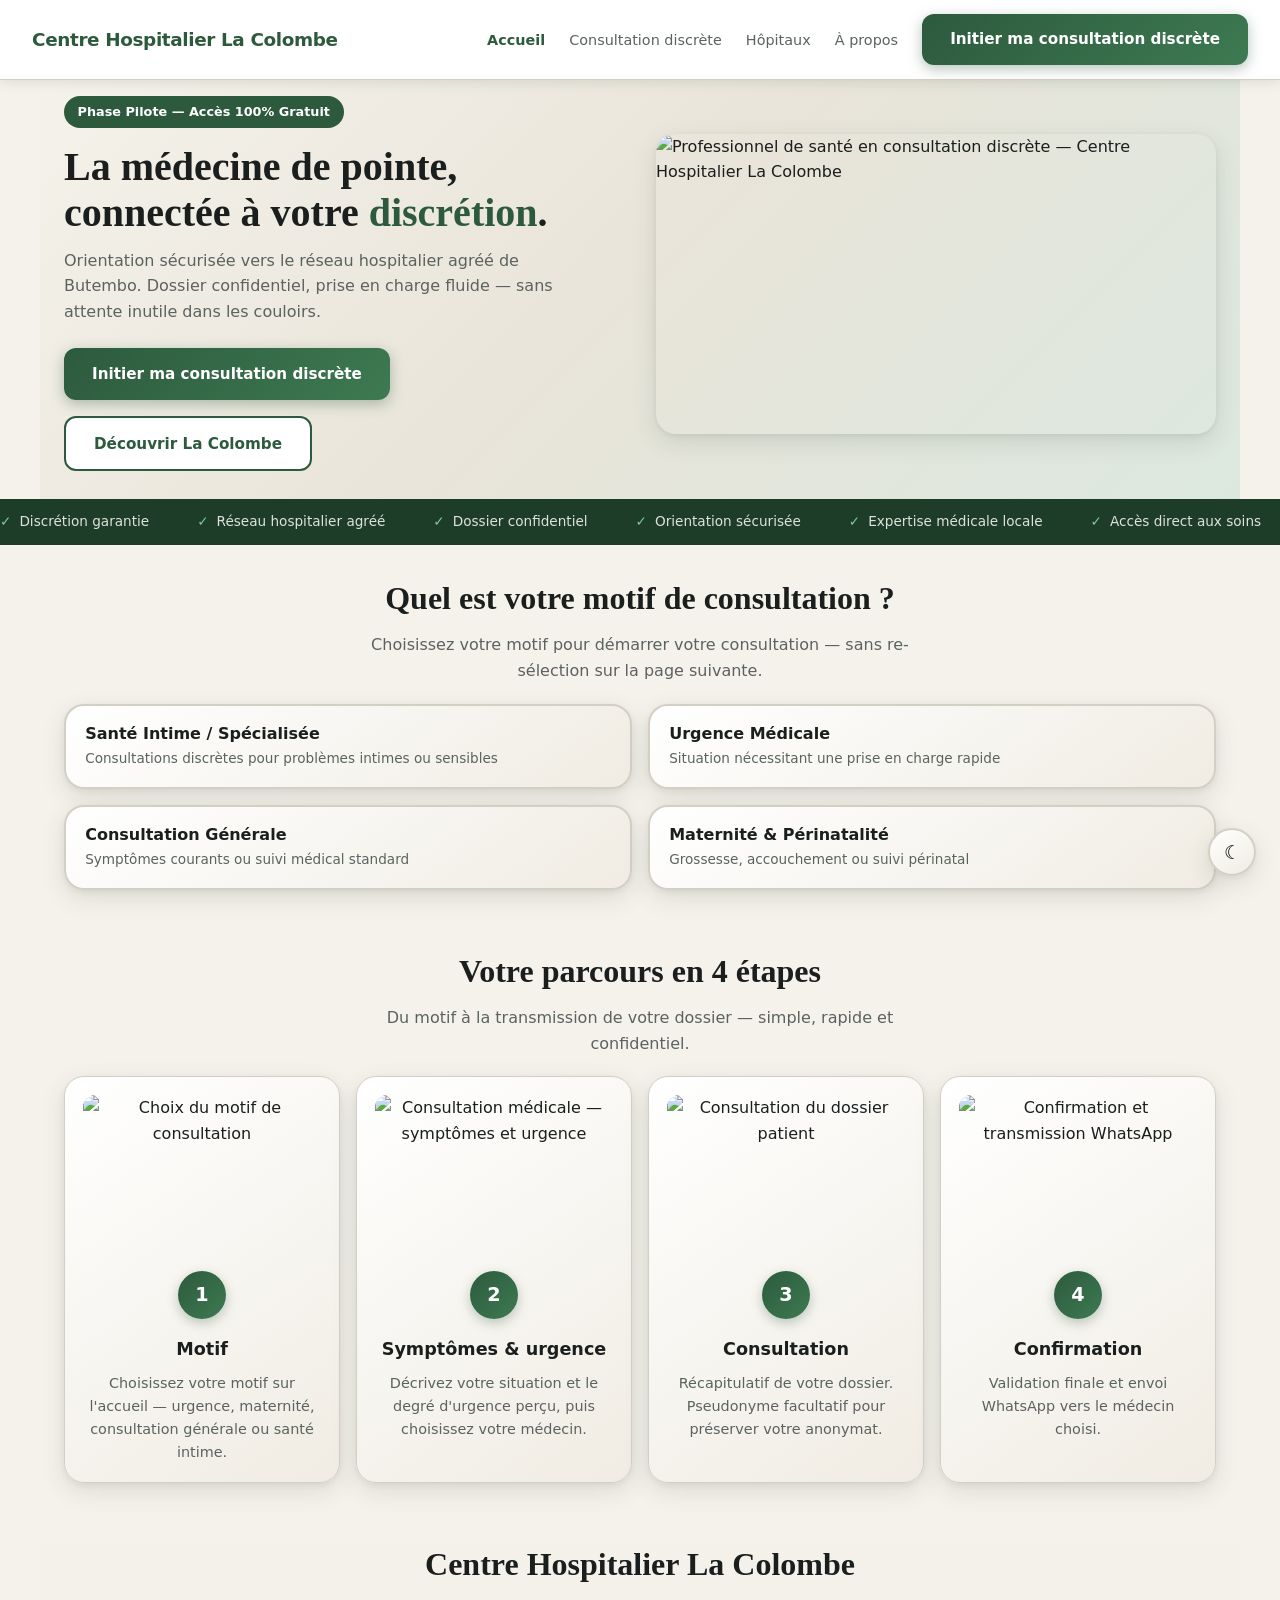
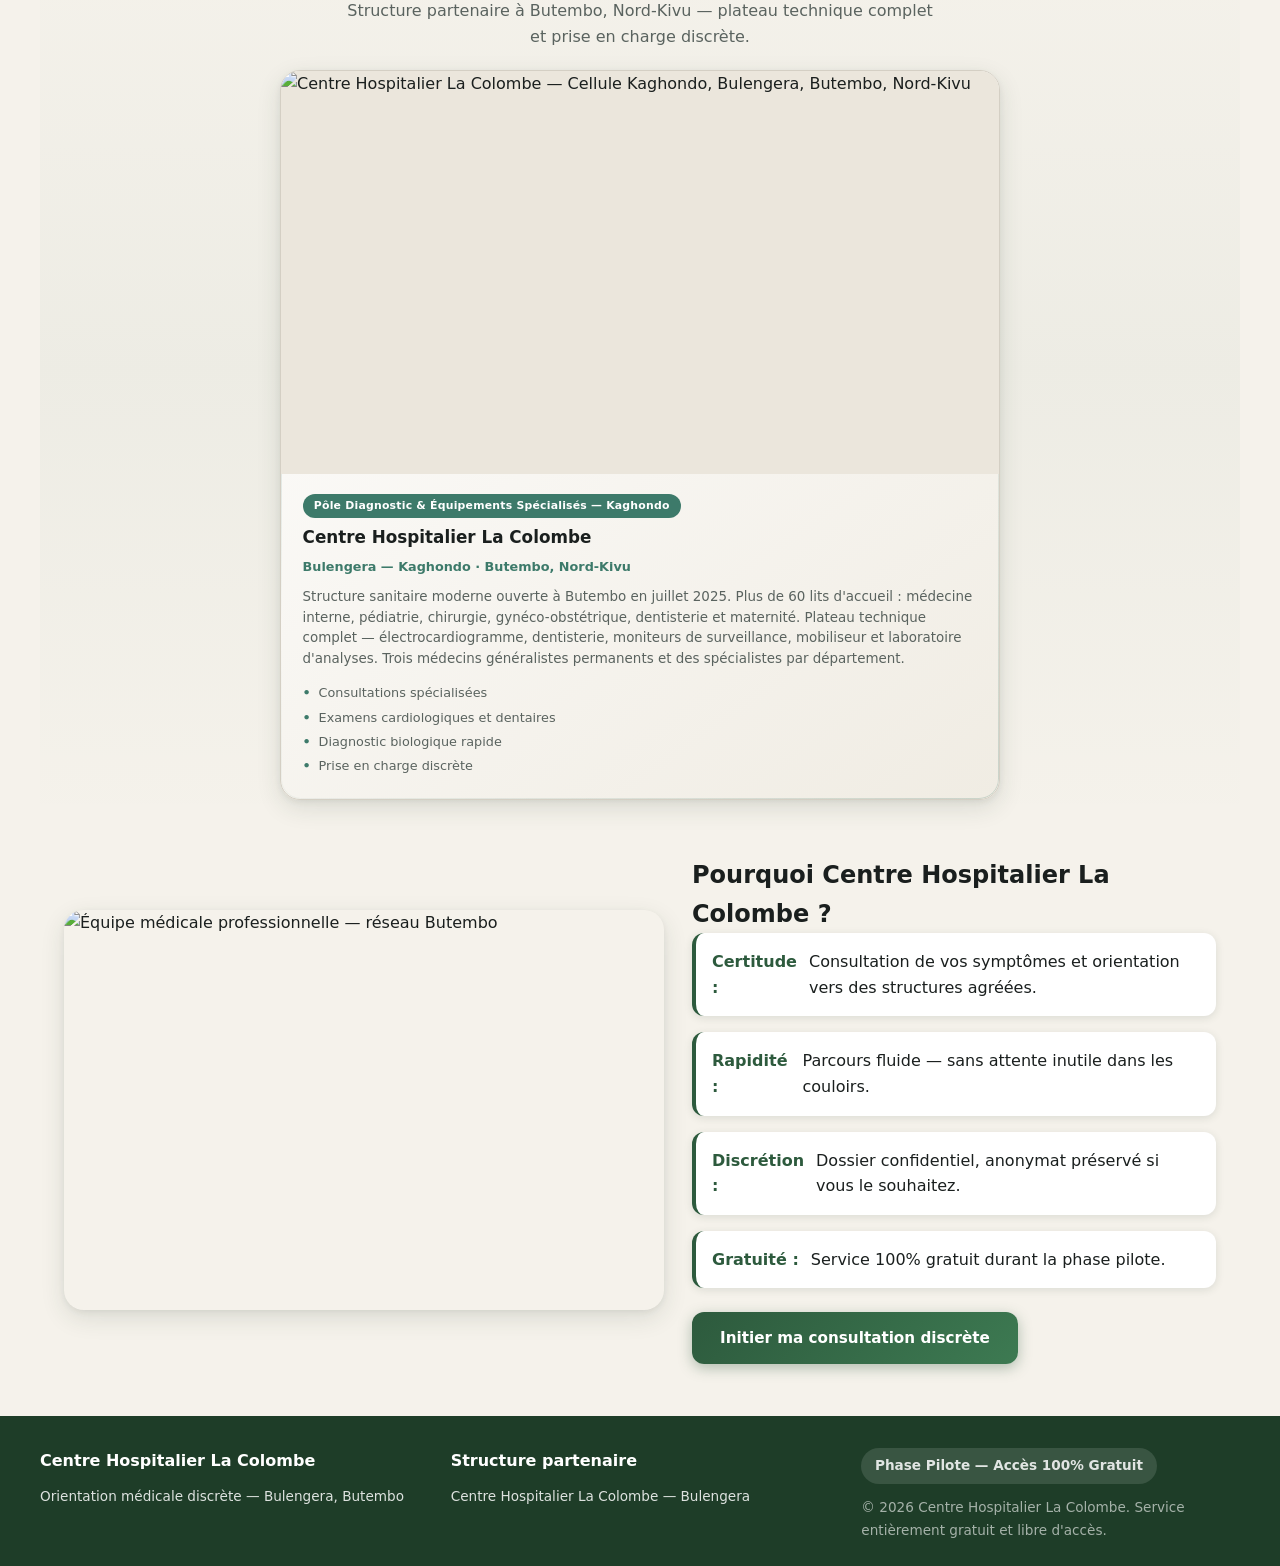
==== commit a43e7b38: "Rebrand La Colombe, etape medecin en fin de triage et WhatsApp par praticien. Renomme l'application," ====
--- a/index.html
+++ b/index.html
@@ -5,29 +5,29 @@
   <meta name="viewport" content="width=device-width, initial-scale=1.0">
   <meta http-equiv="Content-Security-Policy" content="default-src 'self'; img-src 'self' https: data:; script-src 'self' 'unsafe-inline'; style-src 'self' 'unsafe-inline' https://fonts.googleapis.com; font-src 'self' https://fonts.gstatic.com;">
   <meta name="referrer" content="no-referrer">
-  <title>MedLink Butembo — Orientation médicale discrète & accès direct aux soins</title>
-  <meta name="description" content="Plateforme de questionnaire médical confidentiel connectant les patients au réseau hospitalier agréé de Butembo. Discrétion garantie, orientation sécurisée, accès 100% gratuit.">
-  <meta name="keywords" content="MedLink Butembo, questionnaire médical, consultation discrète, hôpital Butembo, orientation santé, symptômes">
+  <title>Centre Hospitalier La Colombe — Orientation médicale discrète & accès direct aux soins</title>
+  <meta name="description" content="Plateforme de consultation médicale confidentielle du Centre Hospitalier La Colombe à Butembo. Discrétion garantie, orientation sécurisée, accès 100% gratuit.">
+  <meta name="keywords" content="Centre Hospitalier La Colombe, consultation discrète, consultation médicale, hôpital Butembo, orientation santé, symptômes">
   <meta name="robots" content="index, follow">
   <link rel="canonical" href="./index.html">
-  <meta property="og:title" content="MedLink Butembo — La médecine de pointe, connectée à votre discrétion">
+  <meta property="og:title" content="Centre Hospitalier La Colombe — La médecine de pointe, connectée à votre discrétion">
   <meta property="og:description" content="Orientation médicale vers le réseau hospitalier agréé de Butembo. Dossier confidentiel, sans attente inutile.">
   <meta property="og:image" content="https://images.unsplash.com/photo-1576091160399-112ba8d25d1d?w=1200&h=630&fit=crop">
   <meta property="og:type" content="website">
   <meta property="og:url" content="./index.html">
   <meta name="twitter:card" content="summary_large_image">
-  <meta name="twitter:title" content="MedLink Butembo — Orientation médicale discrète">
+  <meta name="twitter:title" content="Centre Hospitalier La Colombe — Orientation médicale discrète">
   <meta name="twitter:description" content="Accès direct aux soins via un réseau hospitalier agréé. Phase pilote 100% gratuite.">
   <link rel="preconnect" href="https://fonts.googleapis.com">
   <link rel="preconnect" href="https://fonts.gstatic.com" crossorigin>
   <link href="https://fonts.googleapis.com/css2?family=DM+Sans:wght@400;500;600;700&family=DM+Serif+Display&display=swap" rel="stylesheet">
-  <link rel="stylesheet" href="./css/style.css?v=20250904-3">
+  <link rel="stylesheet" href="./css/style.css?v=20250906-1">
   <script type="application/ld+json">
   {
     "@context": "https://schema.org",
     "@type": "MedicalOrganization",
-    "name": "MedLink Butembo",
-    "description": "Plateforme de questionnaire médical confidentiel connectant les patients au réseau hospitalier de Butembo.",
+    "name": "Centre Hospitalier La Colombe",
+    "description": "Centre hospitalier moderne à Butembo — consultation médicale confidentielle et orientation vers les soins.",
     "areaServed": { "@type": "City", "name": "Butembo" },
     "medicalSpecialty": ["Consultation générale", "Urgences", "Maternité", "Neurochirurgie"]
   }
@@ -43,12 +43,12 @@
         <h1 id="hero-title">La médecine de pointe, connectée à votre <em>discrétion</em>.</h1>
         <p class="hero-subtitle" id="hero-subtitle">Orientation sécurisée vers le réseau hospitalier agréé de Butembo. Dossier confidentiel, prise en charge fluide — sans attente inutile dans les couloirs.</p>
         <div class="hero-cta-group" id="hero-cta">
-          <a href="./triage.html" class="btn btn-primary" id="hero-cta-primary">Initier ma consultation discrète</a>
-          <a href="./hospitals.html" class="btn btn-secondary" id="hero-cta-secondary">Découvrir le réseau hospitalier</a>
+          <a href="#quick-triage-section" class="btn btn-primary" id="hero-cta-primary">Initier ma consultation discrète</a>
+          <a href="./hospitals.html" class="btn btn-secondary" id="hero-cta-secondary">Découvrir La Colombe</a>
         </div>
       </div>
       <div class="hero-visual" id="hero-visual">
-        <img src="https://images.unsplash.com/photo-1576091160399-112ba8d25d1d?w=800&h=300&fit=crop" alt="Professionnel de santé en consultation discrète — MedLink Butembo" width="800" height="300" loading="eager">
+        <img src="https://images.unsplash.com/photo-1576091160399-112ba8d25d1d?w=800&h=300&fit=crop" alt="Professionnel de santé en consultation discrète — Centre Hospitalier La Colombe" width="800" height="300" loading="eager">
       </div>
     </section>
 
@@ -76,7 +76,7 @@
     <section class="section" id="quick-triage-section">
       <div class="section-header">
         <h2 id="quick-triage-title">Quel est votre motif de consultation ?</h2>
-        <p id="quick-triage-desc">Choisissez une catégorie pour démarrer immédiatement votre évaluation.</p>
+        <p id="quick-triage-desc">Choisissez votre motif pour démarrer votre consultation — sans re-sélection sur la page suivante.</p>
       </div>
       <div class="quick-triage-grid" id="quick-triage-grid"></div>
     </section>
@@ -84,40 +84,40 @@
     <section class="section" id="steps-section">
       <div class="section-header">
         <h2 id="steps-title">Votre parcours en 4 étapes</h2>
-        <p id="steps-desc">De l'évaluation à la transmission de votre dossier — simple, rapide et confidentiel.</p>
+        <p id="steps-desc">Du motif à la transmission de votre dossier — simple, rapide et confidentiel.</p>
       </div>
       <div class="steps-grid" id="steps-grid">
         <article class="step-card card-3d" id="step-1">
-          <img src="https://images.unsplash.com/photo-1579684385127-1ef15d508118?w=400&h=160&fit=crop" alt="Questionnaire médical — évaluation des symptômes" width="400" height="160" loading="lazy">
+          <img src="https://images.unsplash.com/photo-1579684385127-1ef15d508118?w=400&h=160&fit=crop" alt="Choix du motif de consultation" width="400" height="160" loading="lazy">
           <div class="step-number">1</div>
-          <h3>Évaluation de vos symptômes</h3>
-          <p>Questionnaire adapté à votre situation — évaluation guidée étape par étape.</p>
+          <h3>Motif</h3>
+          <p>Choisissez votre motif sur l'accueil — urgence, maternité, consultation générale ou santé intime.</p>
         </article>
         <article class="step-card card-3d" id="step-2">
-          <img src="https://images.unsplash.com/photo-1519494026892-80bbd2d6fd0d?w=400&h=160&fit=crop" alt="Choix de la structure sanitaire" width="400" height="160" loading="lazy">
+          <img src="https://images.unsplash.com/photo-1559839734-2b71ea197ec2?w=400&h=160&fit=crop" alt="Consultation médicale — symptômes et urgence" width="400" height="160" loading="lazy">
           <div class="step-number">2</div>
-          <h3>Choix de l'hôpital</h3>
-          <p>Sélectionnez parmi les 3 structures partenaires selon spécialité et disponibilité.</p>
+          <h3>Symptômes &amp; urgence</h3>
+          <p>Décrivez votre situation et le degré d'urgence perçu, puis choisissez votre médecin.</p>
         </article>
         <article class="step-card card-3d" id="step-3">
-          <img src="https://images.unsplash.com/photo-1576091160550-2173dba999ef?w=400&h=160&fit=crop" alt="Qualification du dossier patient" width="400" height="160" loading="lazy">
+          <img src="https://images.unsplash.com/photo-1576091160550-2173dba999ef?w=400&h=160&fit=crop" alt="Consultation du dossier patient" width="400" height="160" loading="lazy">
           <div class="step-number">3</div>
-          <h3>Qualification</h3>
+          <h3>Consultation</h3>
           <p>Récapitulatif de votre dossier. Pseudonyme facultatif pour préserver votre anonymat.</p>
         </article>
         <article class="step-card card-3d" id="step-4">
-          <img src="https://images.unsplash.com/photo-1576091160550-2173dba999ef?w=400&h=160&fit=crop" alt="Transmission WhatsApp sécurisée" width="400" height="160" loading="lazy">
+          <img src="https://images.unsplash.com/photo-1576091160550-2173dba999ef?w=400&h=160&fit=crop" alt="Confirmation et transmission WhatsApp" width="400" height="160" loading="lazy">
           <div class="step-number">4</div>
-          <h3>Transmission</h3>
-          <p>Bulletin numérique et envoi direct vers la garde hospitalière via WhatsApp.</p>
+          <h3>Confirmation</h3>
+          <p>Validation finale et envoi WhatsApp vers le médecin choisi.</p>
         </article>
       </div>
     </section>
 
     <section class="section section-hospitals" id="hospitals-preview-section">
       <div class="section-header">
-        <h2 id="hospitals-preview-title">Réseau hospitalier agréé de Butembo</h2>
-        <p id="hospitals-preview-desc">Trois structures partenaires à Butembo, Nord-Kivu — chacune avec son expertise et son plateau technique vérifié.</p>
+        <h2 id="hospitals-preview-title">Centre Hospitalier La Colombe</h2>
+        <p id="hospitals-preview-desc">Structure partenaire à Butembo, Nord-Kivu — plateau technique complet et prise en charge discrète.</p>
       </div>
       <div class="hospitals-preview" id="hospitals-preview-grid">
 
@@ -151,66 +151,6 @@
           </div>
         </article>
 
-        <article class="hospital-preview-card card-3d" id="hospital-preview-katwa" style="--hospital-accent: #b85c38;">
-          <div class="hospital-preview-image">
-            <img
-              src="https://drc.unfpa.org/sites/default/files/2021/maternite_butembo.jpg"
-              alt="Maternité de l'Hôpital Général de Référence de Katwa — Butembo, Nord-Kivu"
-              width="800"
-              height="220"
-              loading="lazy"
-            >
-          </div>
-          <div class="hospital-preview-body">
-            <span class="hospital-preview-badge">Institution Publique Historique — Maternité &amp; Urgences 24/7</span>
-            <h3 id="hospital-preview-title-katwa">Hôpital Général de Référence de Katwa</h3>
-            <p class="hospital-preview-location">Mususa — Bwinongo · Butembo, Nord-Kivu</p>
-            <p class="hospital-preview-desc" id="hospital-preview-desc-katwa">Institution paraétatique fondée en 1952, à 7 km au sud-est du centre-ville de Butembo (commune Mususa, quartier Bwinongo). Grande maternité de référence réhabilitée et modernisée, avec environ 100 accouchements par mois. Urgences et réanimation 24h/24, 7j/7. Site avancé de prélèvement sanguin pour les urgences transfusionnelles. Hôpital polyvalent de référence pour la zone de santé de Katwa.</p>
-            <button type="button" class="hospital-preview-toggle" id="hospital-preview-toggle-katwa" aria-expanded="false" aria-controls="hospital-preview-panel-katwa">
-              <span class="hospital-preview-toggle-text">Voir les détails</span>
-              <span class="hospital-preview-toggle-chevron" aria-hidden="true"></span>
-            </button>
-            <div class="hospital-preview-panel" id="hospital-preview-panel-katwa">
-            <ul class="hospital-preview-specialites" aria-label="Spécialités de l'HGR Katwa">
-              <li>Grande Maternité de Référence</li>
-              <li>Urgences 24h/24 et 7j/7</li>
-              <li>Prélèvement sanguin d'urgence</li>
-              <li>Centre de traitement spécialisé</li>
-            </ul>
-            </div>
-          </div>
-        </article>
-
-        <article class="hospital-preview-card card-3d" id="hospital-preview-matanda" style="--hospital-accent: #4a5a8a;">
-          <div class="hospital-preview-image">
-            <img
-              src="https://digitalcongo.org/plks_vues/fichiers/images/1670936985.jpg"
-              alt="Hôpital de Référence Secondaire de Matanda — Mususa, Butembo, Nord-Kivu"
-              width="800"
-              height="220"
-              loading="lazy"
-            >
-          </div>
-          <div class="hospital-preview-body">
-            <span class="hospital-preview-badge">Bloc Chirurgical de Pointe &amp; Neurochirurgie — Axe Matanda</span>
-            <h3 id="hospital-preview-title-matanda">Hôpital de Référence Secondaire de Matanda</h3>
-            <p class="hospital-preview-location">Mususa — Matanda · Butembo, Nord-Kivu</p>
-            <p class="hospital-preview-desc" id="hospital-preview-desc-matanda">Hôpital de Référence Secondaire sur la colline de Matanda (commune Mususa, Butembo). Anesthésie-réanimation, soins intensifs et urgences 24h/24. Chirurgies générales, ORL, maxillo-faciales, neurochirurgicales, pédiatriques et gynéco-obstétricales. Site avancé de prélèvement sanguin en coordination avec l'HGR Katwa.</p>
-            <button type="button" class="hospital-preview-toggle" id="hospital-preview-toggle-matanda" aria-expanded="false" aria-controls="hospital-preview-panel-matanda">
-              <span class="hospital-preview-toggle-text">Voir les détails</span>
-              <span class="hospital-preview-toggle-chevron" aria-hidden="true"></span>
-            </button>
-            <div class="hospital-preview-panel" id="hospital-preview-panel-matanda">
-            <ul class="hospital-preview-specialites" aria-label="Spécialités de l'Hôpital de Matanda">
-              <li>Bloc opératoire ultra-moderne</li>
-              <li>Pôle de neurochirurgie</li>
-              <li>Réserve sang &amp; prélèvement avancé</li>
-              <li>Pavillons d'urgence haute capacité</li>
-            </ul>
-            </div>
-          </div>
-        </article>
-
       </div>
     </section>
 
@@ -220,14 +160,14 @@
           <img src="https://images.unsplash.com/photo-1559757148-5c350d0d3c56?w=600&h=400&fit=crop" alt="Équipe médicale professionnelle — réseau Butembo" width="600" height="400" loading="lazy" style="border-radius: var(--radius-lg); box-shadow: var(--shadow-3d);">
         </div>
         <div id="value-content">
-          <h2 id="value-title">Pourquoi MedLink Butembo ?</h2>
+          <h2 id="value-title">Pourquoi Centre Hospitalier La Colombe ?</h2>
           <ul class="value-list" id="value-list">
-            <li><strong>Certitude :</strong> Évaluation de vos symptômes et orientation vers des structures agréées.</li>
+            <li><strong>Certitude :</strong> Consultation de vos symptômes et orientation vers des structures agréées.</li>
             <li><strong>Rapidité :</strong> Parcours fluide — sans attente inutile dans les couloirs.</li>
             <li><strong>Discrétion :</strong> Dossier confidentiel, anonymat préservé si vous le souhaitez.</li>
             <li><strong>Gratuité :</strong> Service 100% gratuit durant la phase pilote.</li>
           </ul>
-          <a href="./triage.html" class="btn btn-primary" id="value-cta" style="margin-top: 1.5rem;">Décrire mes symptômes</a>
+          <a href="#quick-triage-section" class="btn btn-primary" id="value-cta" style="margin-top: 1.5rem;">Initier ma consultation discrète</a>
         </div>
       </div>
     </section>
--- a/css/style.css
+++ b/css/style.css
@@ -1,4 +1,4 @@
-/* MedLink Butembo — Design System */
+/* Centre Hospitalier La Colombe — Design System */
 
 :root {
   --color-primary: #2d5a3d;
@@ -329,7 +329,7 @@
 /* Hero */
 .hero {
   background: var(--gradient-hero);
-  padding: 2.5rem 2rem 3rem;
+  padding: 1.5rem 1.5rem 1.75rem;
   display: grid;
   grid-template-columns: 1fr 1fr;
   gap: 2rem;
@@ -392,7 +392,7 @@
 /* Marquee */
 .marquee-section {
   background: var(--color-primary-dark);
-  padding: 1.25rem 0;
+  padding: 0.75rem 0;
   overflow: hidden;
 }
 
@@ -429,20 +429,20 @@
 
 /* Sections */
 .section {
-  padding: 4rem 2rem;
+  padding: 1.75rem 1.5rem;
   max-width: 1200px;
   margin: 0 auto;
 }
 
 .section-header {
   text-align: center;
-  margin-bottom: 3rem;
+  margin-bottom: 1.25rem;
 }
 
 .section-header h2 {
   font-family: var(--font-sensitive);
-  font-size: clamp(1.5rem, 3vw, 2.25rem);
-  margin-bottom: 0.75rem;
+  font-size: clamp(1.35rem, 3vw, 2rem);
+  margin-bottom: 0.5rem;
 }
 
 .section-header p {
@@ -455,11 +455,11 @@
 .steps-grid {
   display: grid;
   grid-template-columns: repeat(auto-fit, minmax(260px, 1fr));
-  gap: 1.5rem;
+  gap: 1rem;
 }
 
 .step-card {
-  padding: 2rem;
+  padding: 1.15rem;
   text-align: center;
 }
 
@@ -792,7 +792,7 @@
 .value-grid {
   display: grid;
   grid-template-columns: 1fr 1fr;
-  gap: 3rem;
+  gap: 1.75rem;
   align-items: center;
 }
 
@@ -965,6 +965,133 @@
   font-size: 0.85rem;
   color: var(--color-text-muted);
   margin-top: 0.25rem;
+}
+
+/* Doctor selection cards */
+.doctor-cards-list {
+  display: flex;
+  flex-direction: column;
+  gap: 1rem;
+  margin-top: 1.25rem;
+}
+
+.doctor-card {
+  display: flex;
+  align-items: stretch;
+  gap: 1rem;
+  width: 100%;
+  padding: 0;
+  border: 2px solid var(--color-border);
+  border-radius: var(--radius-lg);
+  background: var(--gradient-card);
+  box-shadow: var(--shadow-3d);
+  cursor: pointer;
+  text-align: left;
+  font-family: var(--font-main);
+  transition: transform var(--transition), box-shadow var(--transition), border-color var(--transition);
+  overflow: hidden;
+}
+
+.doctor-card:hover {
+  transform: translateY(-3px);
+  box-shadow: var(--shadow-hover);
+  border-color: var(--color-primary-light);
+}
+
+.doctor-card:focus-visible {
+  outline: 2px solid var(--color-primary);
+  outline-offset: 2px;
+}
+
+.doctor-card--selected {
+  border-color: var(--color-primary);
+  box-shadow: 0 0 0 1px var(--color-primary), var(--shadow-hover);
+}
+
+.doctor-card-photo {
+  flex-shrink: 0;
+  width: 120px;
+  min-height: 120px;
+  position: relative;
+  overflow: hidden;
+  background: var(--color-bg-alt);
+}
+
+.doctor-card-image {
+  width: 100%;
+  height: 100%;
+  min-height: 120px;
+  object-fit: cover;
+}
+
+.doctor-card-fallback {
+  position: absolute;
+  inset: 0;
+  display: flex;
+  align-items: center;
+  justify-content: center;
+  padding: 0.5rem;
+  background: linear-gradient(145deg, var(--color-primary), var(--color-primary-light));
+  color: #fff;
+  font-size: 0.75rem;
+  font-weight: 600;
+  text-align: center;
+  line-height: 1.25;
+}
+
+.doctor-card-body {
+  flex: 1;
+  display: flex;
+  flex-direction: column;
+  justify-content: center;
+  gap: 0.25rem;
+  padding: 1rem 1.15rem 1rem 0;
+  min-width: 0;
+}
+
+.doctor-card-name {
+  font-family: var(--font-sensitive);
+  font-size: 1.05rem;
+  font-weight: 600;
+  color: var(--color-text);
+  margin: 0;
+  line-height: 1.25;
+}
+
+.doctor-card-specialty {
+  font-size: 0.9rem;
+  font-weight: 600;
+  color: var(--color-primary);
+  margin: 0;
+}
+
+.doctor-card-title {
+  font-size: 0.8rem;
+  color: var(--color-text-muted);
+  margin: 0;
+}
+
+.doctor-card-badge {
+  display: inline-flex;
+  align-items: center;
+  align-self: flex-start;
+  margin-top: 0.35rem;
+  padding: 0.25rem 0.65rem;
+  border-radius: 999px;
+  font-size: 0.72rem;
+  font-weight: 600;
+  background: var(--color-bg-alt);
+  color: var(--color-text-muted);
+}
+
+.doctor-card-badge--available {
+  background: rgba(45, 90, 61, 0.12);
+  color: var(--color-primary);
+}
+
+[data-theme="dark"] .doctor-card-badge--available {
+  background: rgba(90, 160, 120, 0.18);
+  color: var(--color-primary-light);
 }
 
 .triage-custom-field {
@@ -1327,6 +1454,27 @@
   margin: 2rem 0;
 }
 
+.confirmation-mode-section {
+  text-align: left;
+  margin: 0 0 2rem;
+}
+
+.confirmation-mode-section h2 {
+  font-size: 1.1rem;
+  margin-bottom: 0.5rem;
+}
+
+.confirmation-mode-options {
+  display: flex;
+  flex-direction: column;
+  gap: 0.75rem;
+  margin-top: 1rem;
+}
+
+.confirmation-mode-option {
+  width: 100%;
+}
+
 .confirmation-actions {
   display: flex;
   flex-direction: column;
@@ -1345,6 +1493,27 @@
 .whatsapp-btn:hover {
   color: #fff;
   transform: translateY(-3px);
+}
+
+.whatsapp-btn:disabled {
+  opacity: 0.55;
+  cursor: not-allowed;
+  transform: none;
+  box-shadow: none;
+}
+
+.hospitals-grid--single {
+  grid-template-columns: minmax(0, 1fr);
+  max-width: 640px;
+  margin-left: auto;
+  margin-right: auto;
+}
+
+.hospitals-preview:has(.hospital-preview-card:only-child) {
+  grid-template-columns: minmax(0, 1fr);
+  max-width: 720px;
+  margin-left: auto;
+  margin-right: auto;
 }
 
 /* About page */
@@ -1419,8 +1588,8 @@
 .site-footer {
   background: var(--color-primary-dark);
   color: rgba(255, 255, 255, 0.85);
-  padding: 3rem 2rem 2rem;
-  margin-top: 4rem;
+  padding: 2rem 1.5rem 1.5rem;
+  margin-top: 1.5rem;
 }
 
 .footer-inner {
@@ -1524,7 +1693,6 @@
   }
 
   .value-grid { grid-template-columns: 1fr; }
-  :root { --nav-height: 64px; }
 
   .main-nav {
     padding: 0 1rem;
@@ -1533,12 +1701,17 @@
   }
 
   .nav-brand {
-    font-size: 1rem;
+    font-size: 0.82rem;
+    line-height: 1.25;
     max-width: calc(100% - 52px);
+    white-space: normal;
+    display: -webkit-box;
+    -webkit-line-clamp: 2;
+    -webkit-box-orient: vertical;
     overflow: hidden;
-    text-overflow: ellipsis;
-    white-space: nowrap;
-  }
+  }
+
+  :root { --nav-height: 72px; }
 
   .nav-toggle {
     display: flex;
@@ -1707,10 +1880,10 @@
   body[data-page="triage"] .triage-container {
     padding-bottom: 1rem;
   }
-  .section { padding: 2.5rem 1.25rem; }
+  .section { padding: 1.35rem 1rem; }
 
   #quick-triage-section .section-header {
-    margin-bottom: 1.1rem;
+    margin-bottom: 0.85rem;
   }
 
   #quick-triage-section .section-header h2 {
@@ -1781,6 +1954,24 @@
     height: 140px;
   }
 
+  .doctor-card {
+    flex-direction: column;
+    gap: 0;
+  }
+
+  .doctor-card-photo {
+    width: 100%;
+    min-height: 140px;
+  }
+
+  .doctor-card-image {
+    min-height: 140px;
+  }
+
+  .doctor-card-body {
+    padding: 1rem 1.15rem;
+  }
+
   .hospitals-preview {
     grid-template-columns: 1fr;
     gap: 1.25rem;
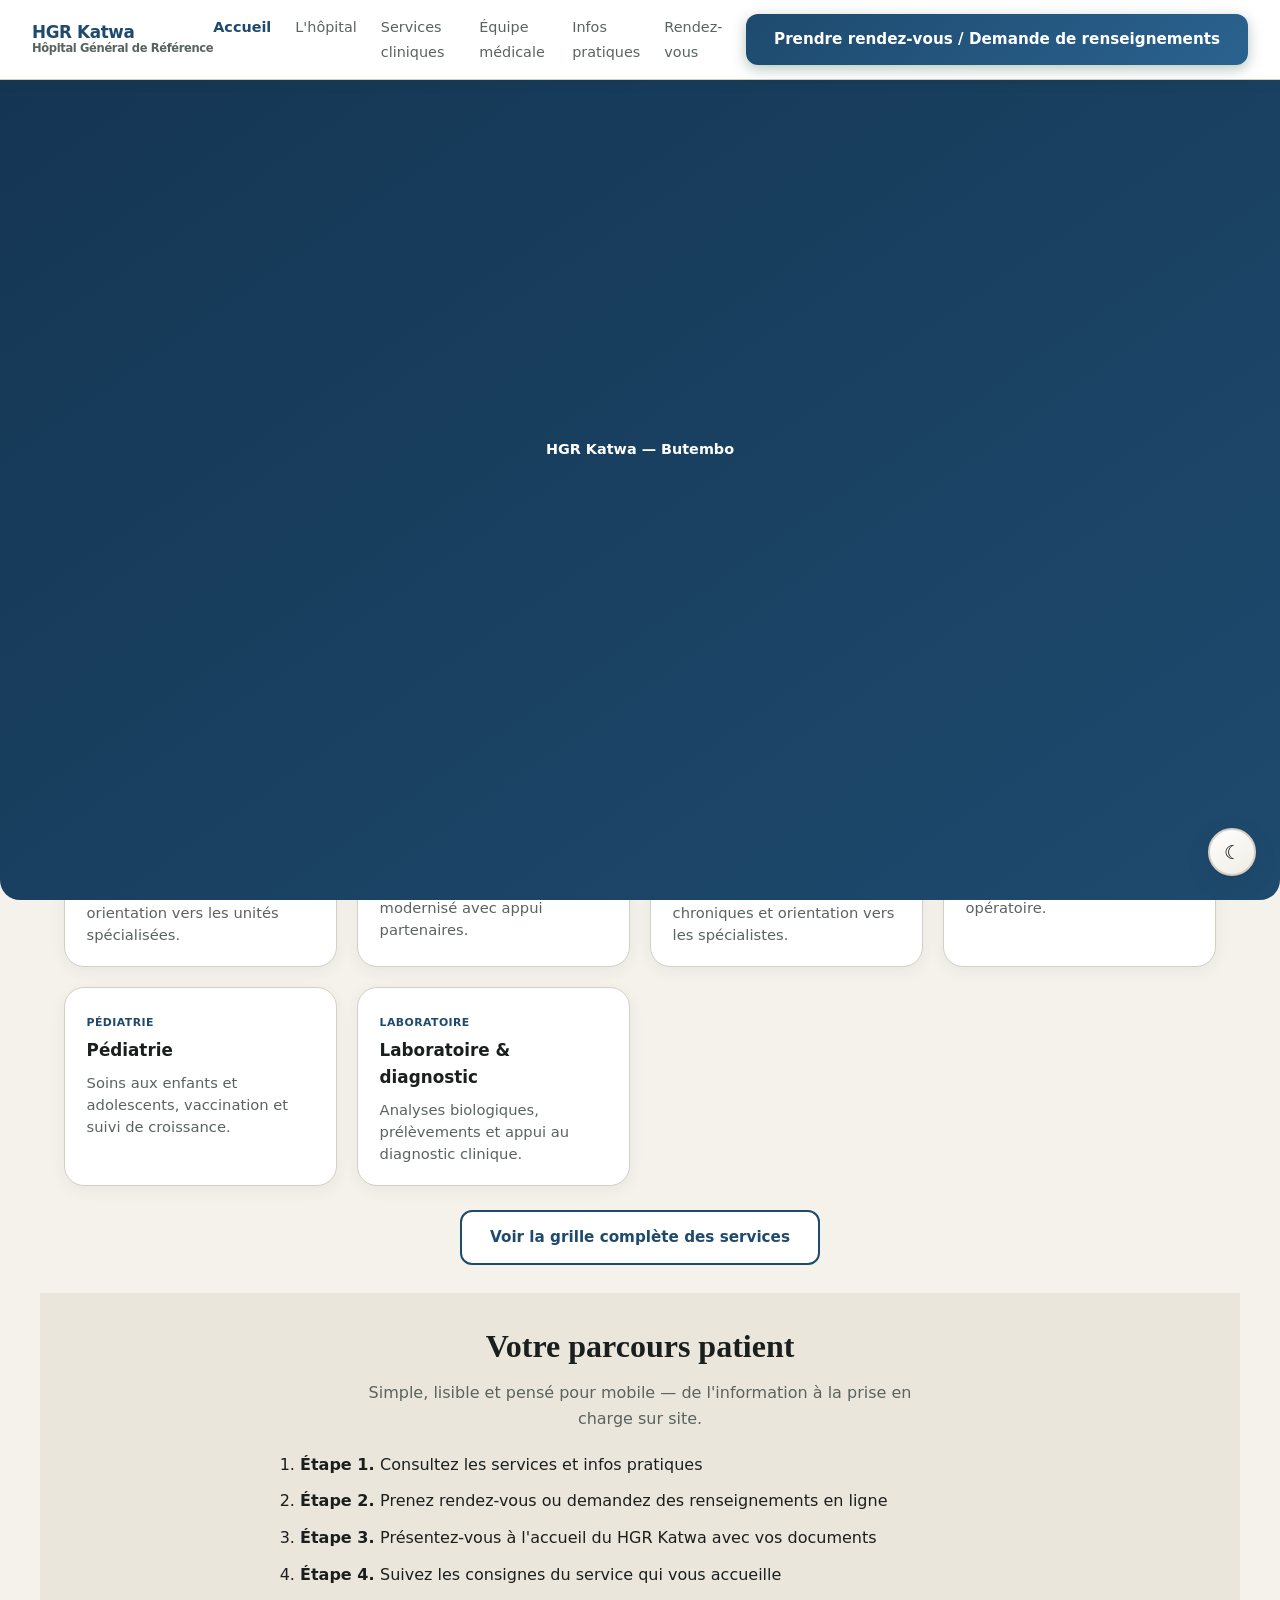
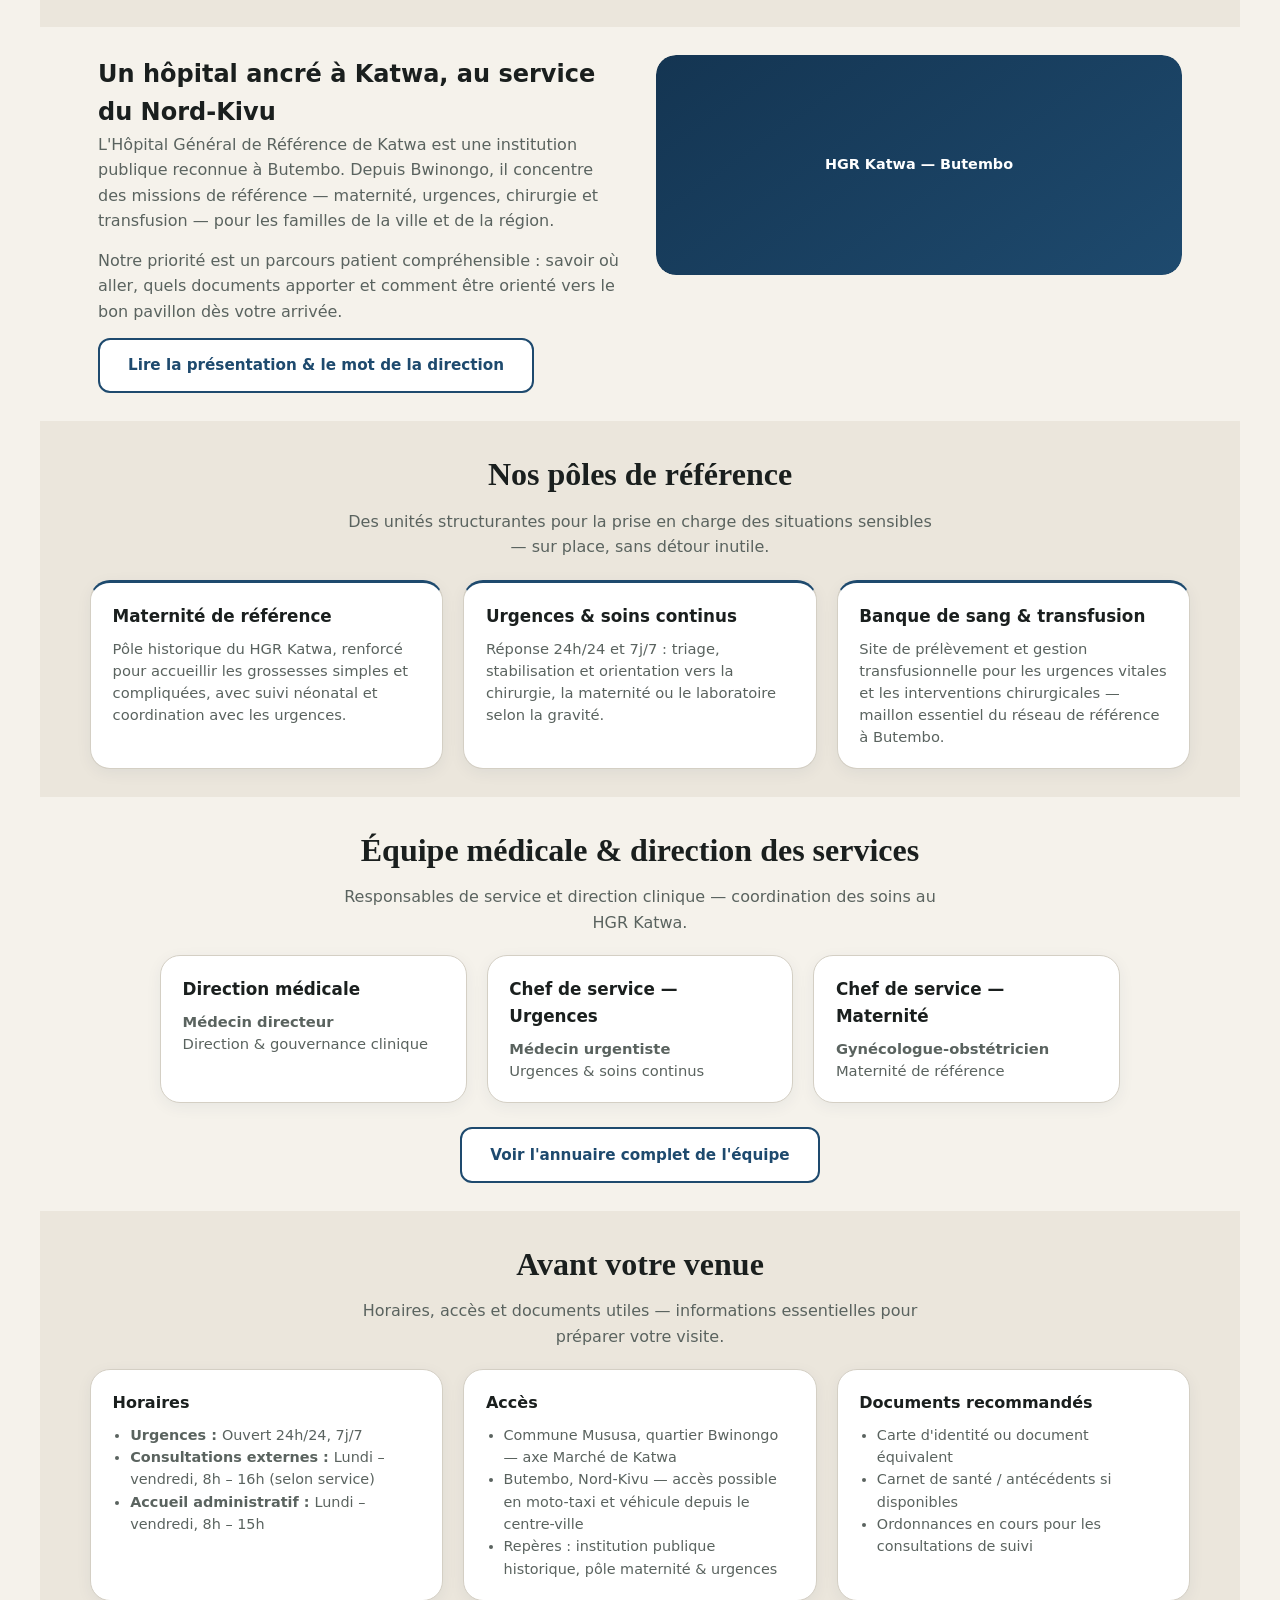
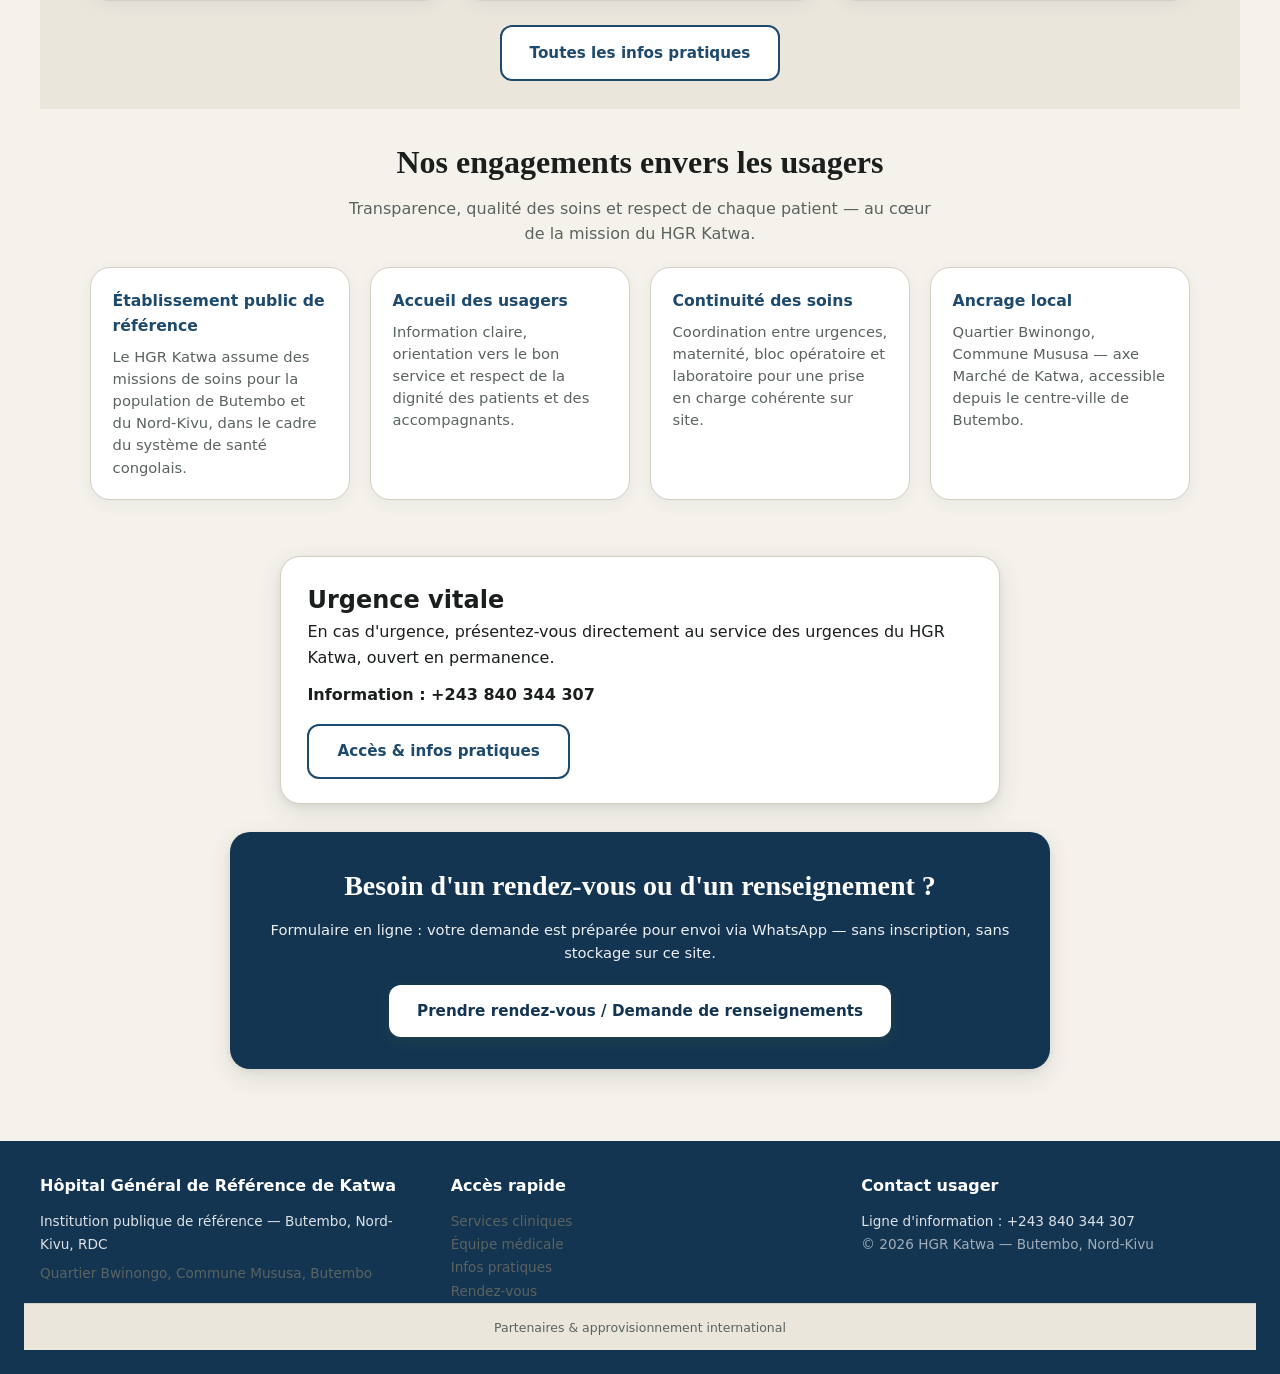
==== commit 36893174: "Refonte site institutionnel HGR Katwa et enrichissement de l accueil. Site patient multi-pages, tele" ====
--- a/index.html
+++ b/index.html
@@ -5,31 +5,27 @@
   <meta name="viewport" content="width=device-width, initial-scale=1.0">
   <meta http-equiv="Content-Security-Policy" content="default-src 'self'; img-src 'self' https: data:; script-src 'self' 'unsafe-inline'; style-src 'self' 'unsafe-inline' https://fonts.googleapis.com; font-src 'self' https://fonts.gstatic.com;">
   <meta name="referrer" content="no-referrer">
-  <title>Centre Hospitalier La Colombe — Orientation médicale discrète & accès direct aux soins</title>
-  <meta name="description" content="Plateforme de consultation médicale confidentielle du Centre Hospitalier La Colombe à Butembo. Discrétion garantie, orientation sécurisée, accès 100% gratuit.">
-  <meta name="keywords" content="Centre Hospitalier La Colombe, consultation discrète, consultation médicale, hôpital Butembo, orientation santé, symptômes">
+  <title>HGR Katwa — Hôpital Général de Référence de Katwa, Butembo</title>
+  <meta name="description" content="Site institutionnel de l'Hôpital Général de Référence de Katwa à Butembo, Nord-Kivu. Services cliniques, équipe médicale, infos pratiques et prise de rendez-vous.">
   <meta name="robots" content="index, follow">
   <link rel="canonical" href="./index.html">
-  <meta property="og:title" content="Centre Hospitalier La Colombe — La médecine de pointe, connectée à votre discrétion">
-  <meta property="og:description" content="Orientation médicale vers le réseau hospitalier agréé de Butembo. Dossier confidentiel, sans attente inutile.">
-  <meta property="og:image" content="https://images.unsplash.com/photo-1576091160399-112ba8d25d1d?w=1200&h=630&fit=crop">
-  <meta property="og:type" content="website">
-  <meta property="og:url" content="./index.html">
-  <meta name="twitter:card" content="summary_large_image">
-  <meta name="twitter:title" content="Centre Hospitalier La Colombe — Orientation médicale discrète">
-  <meta name="twitter:description" content="Accès direct aux soins via un réseau hospitalier agréé. Phase pilote 100% gratuite.">
   <link rel="preconnect" href="https://fonts.googleapis.com">
   <link rel="preconnect" href="https://fonts.gstatic.com" crossorigin>
   <link href="https://fonts.googleapis.com/css2?family=DM+Sans:wght@400;500;600;700&family=DM+Serif+Display&display=swap" rel="stylesheet">
-  <link rel="stylesheet" href="./css/style.css?v=20250906-1">
+  <link rel="stylesheet" href="./css/style.css">
   <script type="application/ld+json">
   {
     "@context": "https://schema.org",
-    "@type": "MedicalOrganization",
-    "name": "Centre Hospitalier La Colombe",
-    "description": "Centre hospitalier moderne à Butembo — consultation médicale confidentielle et orientation vers les soins.",
-    "areaServed": { "@type": "City", "name": "Butembo" },
-    "medicalSpecialty": ["Consultation générale", "Urgences", "Maternité", "Neurochirurgie"]
+    "@type": "Hospital",
+    "name": "Hôpital Général de Référence de Katwa",
+    "description": "Établissement public hospitalier de référence à Butembo, Nord-Kivu.",
+    "address": {
+      "@type": "PostalAddress",
+      "addressLocality": "Butembo",
+      "addressRegion": "Nord-Kivu",
+      "addressCountry": "CD"
+    },
+    "medicalSpecialty": ["Urgences", "Maternité", "Chirurgie", "Pédiatrie"]
   }
   </script>
 </head>
@@ -37,138 +33,117 @@
   <div id="nav-slot"></div>
 
   <main id="main-content">
-    <section class="hero" id="hero-section">
-      <div class="hero-content">
-        <span class="hero-badge" id="hero-badge">Phase Pilote — Accès 100% Gratuit</span>
-        <h1 id="hero-title">La médecine de pointe, connectée à votre <em>discrétion</em>.</h1>
-        <p class="hero-subtitle" id="hero-subtitle">Orientation sécurisée vers le réseau hospitalier agréé de Butembo. Dossier confidentiel, prise en charge fluide — sans attente inutile dans les couloirs.</p>
+    <section class="institution-hero" id="hero-section">
+      <div class="institution-hero-content">
+        <span class="institution-hero-badge" id="hero-badge">Institution publique — Nord-Kivu</span>
+        <h1 id="hero-title">Hôpital Général de Référence de <em>Katwa</em></h1>
+        <p class="institution-hero-subtitle" id="hero-subtitle">
+          Soins de référence à Butembo : maternité, urgences 24h/24 et plateau clinique au service des patients et des familles.
+        </p>
         <div class="hero-cta-group" id="hero-cta">
-          <a href="#quick-triage-section" class="btn btn-primary" id="hero-cta-primary">Initier ma consultation discrète</a>
-          <a href="./hospitals.html" class="btn btn-secondary" id="hero-cta-secondary">Découvrir La Colombe</a>
+          <a href="./rendez-vous.html" class="btn btn-primary" id="hero-cta-primary">Prendre rendez-vous / Demande de renseignements</a>
+          <a href="./services.html" class="btn btn-secondary" id="hero-cta-secondary">Découvrir nos services</a>
         </div>
       </div>
-      <div class="hero-visual" id="hero-visual">
-        <img src="https://images.unsplash.com/photo-1576091160399-112ba8d25d1d?w=800&h=300&fit=crop" alt="Professionnel de santé en consultation discrète — Centre Hospitalier La Colombe" width="800" height="300" loading="eager">
+      <div class="institution-hero-visual" id="hero-visual"></div>
+    </section>
+
+    <section class="institution-strip" aria-label="Points clés">
+      <ul class="institution-strip-list" id="institution-strip">
+        <li>Urgences ouvertes 24h/24</li>
+        <li>Maternité de référence</li>
+        <li>Commune Mususa — Bwinongo</li>
+        <li>Accueil patient &amp; usagers</li>
+      </ul>
+    </section>
+
+    <section class="marquee-section" id="marquee-section" aria-label="Messages institutionnels défilants">
+      <div class="marquee-track" id="marquee-track"></div>
+    </section>
+
+    <section class="section" id="home-services-section">
+      <div class="section-header">
+        <h2 id="home-services-title">Nos services cliniques</h2>
+        <p id="home-services-desc">Un plateau hospitalier complet pour la population de Butembo et de la région.</p>
+      </div>
+      <div class="institution-grid" id="home-services-preview"></div>
+      <p class="section-cta-wrap">
+        <a href="./services.html" class="btn btn-secondary" id="home-services-link">Voir la grille complète des services</a>
+      </p>
+    </section>
+
+    <section class="section institution-section-alt" id="home-patient-section">
+      <div class="section-header">
+        <h2 id="home-patient-title">Votre parcours patient</h2>
+        <p id="home-patient-desc">Simple, lisible et pensé pour mobile — de l'information à la prise en charge sur site.</p>
+      </div>
+      <ol class="institution-path-list" id="home-patient-path"></ol>
+    </section>
+
+    <section class="section" id="home-anchorage-section">
+      <div class="institution-split institution-split--home">
+        <div class="institution-split-text">
+          <h2 id="home-anchorage-title">Un hôpital ancré à Katwa, au service du Nord-Kivu</h2>
+          <p id="home-anchorage-p1">L'Hôpital Général de Référence de Katwa est une institution publique reconnue à Butembo. Depuis Bwinongo, il concentre des missions de référence — maternité, urgences, chirurgie et transfusion — pour les familles de la ville et de la région.</p>
+          <p id="home-anchorage-p2">Notre priorité est un parcours patient compréhensible : savoir où aller, quels documents apporter et comment être orienté vers le bon pavillon dès votre arrivée.</p>
+          <a href="./presentation.html" class="btn btn-secondary" id="home-anchorage-link">Lire la présentation &amp; le mot de la direction</a>
+        </div>
+        <div class="institution-split-visual" id="home-anchorage-visual"></div>
       </div>
     </section>
 
-    <section class="marquee-section" id="marquee-section" aria-label="Badges de réassurance">
-      <div class="marquee-track" id="marquee-track">
-        <span class="marquee-item">Discrétion garantie</span>
-        <span class="marquee-item">Réseau hospitalier agréé</span>
-        <span class="marquee-item">Dossier confidentiel</span>
-        <span class="marquee-item">Orientation sécurisée</span>
-        <span class="marquee-item">Expertise médicale locale</span>
-        <span class="marquee-item">Accès direct aux soins</span>
-        <span class="marquee-item">Prise en charge fluide</span>
-        <span class="marquee-item">Service 100% gratuit</span>
-        <span class="marquee-item">Discrétion garantie</span>
-        <span class="marquee-item">Réseau hospitalier agréé</span>
-        <span class="marquee-item">Dossier confidentiel</span>
-        <span class="marquee-item">Orientation sécurisée</span>
-        <span class="marquee-item">Expertise médicale locale</span>
-        <span class="marquee-item">Accès direct aux soins</span>
-        <span class="marquee-item">Prise en charge fluide</span>
-        <span class="marquee-item">Service 100% gratuit</span>
+    <section class="section institution-section-alt" id="home-pillars-section">
+      <div class="section-header">
+        <h2 id="home-pillars-title">Nos pôles de référence</h2>
+        <p id="home-pillars-desc">Des unités structurantes pour la prise en charge des situations sensibles — sur place, sans détour inutile.</p>
+      </div>
+      <div class="institution-grid institution-grid--pillars" id="home-pillars-grid"></div>
+    </section>
+
+    <section class="section" id="home-team-section">
+      <div class="section-header">
+        <h2 id="home-team-title">Équipe médicale &amp; direction des services</h2>
+        <p id="home-team-desc">Responsables de service et direction clinique — coordination des soins au HGR Katwa.</p>
+      </div>
+      <div class="institution-grid institution-grid--team-teaser" id="home-team-preview"></div>
+      <p class="section-cta-wrap">
+        <a href="./equipe.html" class="btn btn-secondary" id="home-team-link">Voir l'annuaire complet de l'équipe</a>
+      </p>
+    </section>
+
+    <section class="section institution-section-alt" id="home-practical-section">
+      <div class="section-header">
+        <h2 id="home-practical-title">Avant votre venue</h2>
+        <p id="home-practical-desc">Horaires, accès et documents utiles — informations essentielles pour préparer votre visite.</p>
+      </div>
+      <div class="institution-info-grid" id="home-practical-grid"></div>
+      <p class="section-cta-wrap">
+        <a href="./infos-pratiques.html" class="btn btn-secondary" id="home-practical-link">Toutes les infos pratiques</a>
+      </p>
+    </section>
+
+    <section class="section" id="home-commitments-section">
+      <div class="section-header">
+        <h2 id="home-commitments-title">Nos engagements envers les usagers</h2>
+        <p id="home-commitments-desc">Transparence, qualité des soins et respect de chaque patient — au cœur de la mission du HGR Katwa.</p>
+      </div>
+      <div class="institution-grid institution-grid--commitments" id="home-commitments-grid"></div>
+    </section>
+
+    <section class="section" id="home-emergency-section">
+      <div class="institution-emergency-card" id="home-emergency-card">
+        <h2 id="home-emergency-title">Urgence vitale</h2>
+        <p id="home-emergency-desc">En cas d'urgence, présentez-vous directement au service des urgences du HGR Katwa, ouvert en permanence.</p>
+        <p class="institution-emergency-phone">Information : <span id="home-emergency-phone"></span></p>
+        <a href="./infos-pratiques.html" class="btn btn-secondary" id="home-emergency-link">Accès &amp; infos pratiques</a>
       </div>
     </section>
 
-    <section class="section" id="quick-triage-section">
-      <div class="section-header">
-        <h2 id="quick-triage-title">Quel est votre motif de consultation ?</h2>
-        <p id="quick-triage-desc">Choisissez votre motif pour démarrer votre consultation — sans re-sélection sur la page suivante.</p>
-      </div>
-      <div class="quick-triage-grid" id="quick-triage-grid"></div>
-    </section>
-
-    <section class="section" id="steps-section">
-      <div class="section-header">
-        <h2 id="steps-title">Votre parcours en 4 étapes</h2>
-        <p id="steps-desc">Du motif à la transmission de votre dossier — simple, rapide et confidentiel.</p>
-      </div>
-      <div class="steps-grid" id="steps-grid">
-        <article class="step-card card-3d" id="step-1">
-          <img src="https://images.unsplash.com/photo-1579684385127-1ef15d508118?w=400&h=160&fit=crop" alt="Choix du motif de consultation" width="400" height="160" loading="lazy">
-          <div class="step-number">1</div>
-          <h3>Motif</h3>
-          <p>Choisissez votre motif sur l'accueil — urgence, maternité, consultation générale ou santé intime.</p>
-        </article>
-        <article class="step-card card-3d" id="step-2">
-          <img src="https://images.unsplash.com/photo-1559839734-2b71ea197ec2?w=400&h=160&fit=crop" alt="Consultation médicale — symptômes et urgence" width="400" height="160" loading="lazy">
-          <div class="step-number">2</div>
-          <h3>Symptômes &amp; urgence</h3>
-          <p>Décrivez votre situation et le degré d'urgence perçu, puis choisissez votre médecin.</p>
-        </article>
-        <article class="step-card card-3d" id="step-3">
-          <img src="https://images.unsplash.com/photo-1576091160550-2173dba999ef?w=400&h=160&fit=crop" alt="Consultation du dossier patient" width="400" height="160" loading="lazy">
-          <div class="step-number">3</div>
-          <h3>Consultation</h3>
-          <p>Récapitulatif de votre dossier. Pseudonyme facultatif pour préserver votre anonymat.</p>
-        </article>
-        <article class="step-card card-3d" id="step-4">
-          <img src="https://images.unsplash.com/photo-1576091160550-2173dba999ef?w=400&h=160&fit=crop" alt="Confirmation et transmission WhatsApp" width="400" height="160" loading="lazy">
-          <div class="step-number">4</div>
-          <h3>Confirmation</h3>
-          <p>Validation finale et envoi WhatsApp vers le médecin choisi.</p>
-        </article>
-      </div>
-    </section>
-
-    <section class="section section-hospitals" id="hospitals-preview-section">
-      <div class="section-header">
-        <h2 id="hospitals-preview-title">Centre Hospitalier La Colombe</h2>
-        <p id="hospitals-preview-desc">Structure partenaire à Butembo, Nord-Kivu — plateau technique complet et prise en charge discrète.</p>
-      </div>
-      <div class="hospitals-preview" id="hospitals-preview-grid">
-
-        <article class="hospital-preview-card card-3d" id="hospital-preview-lacolombe" style="--hospital-accent: #3d7a6a;">
-          <div class="hospital-preview-image">
-            <img
-              src="https://i0.wp.com/rtvh.net/wp-content/uploads/2025/11/CH-LA-COLOMBE.jpg?w=1080&amp;ssl=1"
-              alt="Centre Hospitalier La Colombe — Cellule Kaghondo, Bulengera, Butembo, Nord-Kivu"
-              width="800"
-              height="220"
-              loading="lazy"
-            >
-          </div>
-          <div class="hospital-preview-body">
-            <span class="hospital-preview-badge">Pôle Diagnostic &amp; Équipements Spécialisés — Kaghondo</span>
-            <h3 id="hospital-preview-title-lacolombe">Centre Hospitalier La Colombe</h3>
-            <p class="hospital-preview-location">Bulengera — Kaghondo · Butembo, Nord-Kivu</p>
-            <p class="hospital-preview-desc" id="hospital-preview-desc-lacolombe">Structure sanitaire moderne ouverte à Butembo en juillet 2025. Plus de 60 lits d'accueil : médecine interne, pédiatrie, chirurgie, gynéco-obstétrique, dentisterie et maternité. Plateau technique complet — électrocardiogramme, dentisterie, moniteurs de surveillance, mobiliseur et laboratoire d'analyses. Trois médecins généralistes permanents et des spécialistes par département.</p>
-            <button type="button" class="hospital-preview-toggle" id="hospital-preview-toggle-lacolombe" aria-expanded="false" aria-controls="hospital-preview-panel-lacolombe">
-              <span class="hospital-preview-toggle-text">Voir les détails</span>
-              <span class="hospital-preview-toggle-chevron" aria-hidden="true"></span>
-            </button>
-            <div class="hospital-preview-panel" id="hospital-preview-panel-lacolombe">
-            <ul class="hospital-preview-specialites" aria-label="Spécialités du Centre Hospitalier La Colombe">
-              <li>Consultations spécialisées</li>
-              <li>Examens cardiologiques et dentaires</li>
-              <li>Diagnostic biologique rapide</li>
-              <li>Prise en charge discrète</li>
-            </ul>
-            </div>
-          </div>
-        </article>
-
-      </div>
-    </section>
-
-    <section class="section" id="value-section">
-      <div class="value-grid">
-        <div id="value-visual">
-          <img src="https://images.unsplash.com/photo-1559757148-5c350d0d3c56?w=600&h=400&fit=crop" alt="Équipe médicale professionnelle — réseau Butembo" width="600" height="400" loading="lazy" style="border-radius: var(--radius-lg); box-shadow: var(--shadow-3d);">
-        </div>
-        <div id="value-content">
-          <h2 id="value-title">Pourquoi Centre Hospitalier La Colombe ?</h2>
-          <ul class="value-list" id="value-list">
-            <li><strong>Certitude :</strong> Consultation de vos symptômes et orientation vers des structures agréées.</li>
-            <li><strong>Rapidité :</strong> Parcours fluide — sans attente inutile dans les couloirs.</li>
-            <li><strong>Discrétion :</strong> Dossier confidentiel, anonymat préservé si vous le souhaitez.</li>
-            <li><strong>Gratuité :</strong> Service 100% gratuit durant la phase pilote.</li>
-          </ul>
-          <a href="#quick-triage-section" class="btn btn-primary" id="value-cta" style="margin-top: 1.5rem;">Initier ma consultation discrète</a>
-        </div>
+    <section class="section institution-cta-band" id="home-final-cta-section">
+      <div class="institution-cta-band-inner">
+        <h2 id="home-final-cta-title">Besoin d'un rendez-vous ou d'un renseignement ?</h2>
+        <p id="home-final-cta-desc">Formulaire en ligne : votre demande est préparée pour envoi via WhatsApp — sans inscription, sans stockage sur ce site.</p>
+        <a href="./rendez-vous.html" class="btn btn-primary" id="home-final-cta-btn">Prendre rendez-vous / Demande de renseignements</a>
       </div>
     </section>
   </main>
--- a/css/style.css
+++ b/css/style.css
@@ -1,9 +1,9 @@
-/* Centre Hospitalier La Colombe — Design System */
+/* HGR Katwa — Design System institutionnel */
 
 :root {
-  --color-primary: #2d5a3d;
-  --color-primary-light: #3d7a52;
-  --color-primary-dark: #1e3d28;
+  --color-primary: #1e4a6e;
+  --color-primary-light: #2a628f;
+  --color-primary-dark: #143552;
   --color-accent: var(--partner-accent, #3d7a6a);
   --color-bg: #f5f2eb;
   --color-bg-alt: #ebe6dc;
@@ -144,6 +144,10 @@
   display: none;
 }
 
+.nav-menu-close {
+  display: none;
+}
+
 .nav-actions {
   display: flex;
   align-items: center;
@@ -394,6 +398,8 @@
   background: var(--color-primary-dark);
   padding: 0.75rem 0;
   overflow: hidden;
+  border-top: 1px solid rgba(255, 255, 255, 0.08);
+  border-bottom: 1px solid rgba(255, 255, 255, 0.08);
 }
 
 .marquee-track {
@@ -1519,7 +1525,7 @@
 /* About page */
 .about-hero {
   background: var(--gradient-hero);
-  padding: 4rem 2rem;
+  padding: 2rem 1.5rem;
   text-align: center;
 }
 
@@ -1532,10 +1538,55 @@
 .about-grid {
   display: grid;
   grid-template-columns: repeat(auto-fit, minmax(320px, 1fr));
-  gap: 2rem;
-  padding: 3rem 2rem;
+  gap: 1.25rem;
+  padding: 0;
   max-width: 1200px;
   margin: 0 auto;
+}
+
+.about-prose {
+  max-width: 720px;
+  margin: 0 auto;
+  display: flex;
+  flex-direction: column;
+  gap: 0.85rem;
+}
+
+.about-prose p {
+  font-size: 0.92rem;
+  line-height: 1.6;
+  color: var(--color-text);
+}
+
+.about-faq {
+  text-align: left;
+  margin: 1.25rem auto 0;
+  max-width: 560px;
+}
+
+.about-faq dt {
+  font-weight: 600;
+  font-size: 0.9rem;
+  margin-top: 0.85rem;
+  color: var(--color-text);
+}
+
+.about-faq dd {
+  font-size: 0.88rem;
+  color: var(--color-text-muted);
+  margin: 0.35rem 0 0;
+  line-height: 1.5;
+}
+
+.about-credits {
+  margin-top: 1.5rem;
+  font-size: 0.82rem;
+  color: var(--color-text-muted);
+  line-height: 1.5;
+}
+
+.about-card-desc {
+  line-height: 1.55;
 }
 
 .about-card {
@@ -1567,7 +1618,7 @@
 .contact-section {
   max-width: 800px;
   margin: 0 auto;
-  padding: 3rem 2rem;
+  padding: 1.75rem 1.5rem;
   text-align: center;
 }
 
@@ -1626,6 +1677,12 @@
 .footer-copy {
   font-size: 0.8rem;
   opacity: 0.7;
+}
+
+.footer-credits {
+  font-size: 0.78rem;
+  opacity: 0.65;
+  margin-top: 0.35rem;
 }
 
 /* Responsive */
@@ -1744,6 +1801,28 @@
     pointer-events: auto;
   }
 
+  .nav-menu-close {
+    display: flex;
+    align-items: center;
+    justify-content: center;
+    width: 100%;
+    margin-bottom: 0.35rem;
+    padding: 0.65rem 0.75rem;
+    border: 1px solid var(--color-border);
+    border-radius: var(--radius);
+    background: var(--color-bg-alt);
+    color: var(--color-text);
+    font-family: var(--font-main);
+    font-size: 0.95rem;
+    font-weight: 600;
+    cursor: pointer;
+  }
+
+  .nav-menu-close:focus-visible {
+    outline: 2px solid var(--color-primary);
+    outline-offset: 2px;
+  }
+
   .nav-backdrop {
     display: block;
     position: fixed;
@@ -1981,3 +2060,525 @@
     margin-bottom: 1.25rem;
   }
 }
+
+/* ——— Site institutionnel HGR Katwa ——— */
+
+.institution-hero {
+  display: grid;
+  grid-template-columns: 1.05fr 0.95fr;
+  gap: 2rem;
+  align-items: center;
+  max-width: 1200px;
+  margin: 0 auto;
+  padding: 2.5rem 2rem 2rem;
+  background: var(--gradient-hero);
+}
+
+.institution-hero h1 {
+  font-family: var(--font-sensitive);
+  font-size: clamp(1.85rem, 3.8vw, 2.65rem);
+  line-height: 1.12;
+  margin-bottom: 0.75rem;
+}
+
+.institution-hero h1 em {
+  font-style: normal;
+  color: var(--color-primary);
+}
+
+.institution-hero-subtitle {
+  color: var(--color-text-muted);
+  max-width: 540px;
+  margin-bottom: 1.35rem;
+}
+
+.institution-hero-badge {
+  display: inline-block;
+  background: var(--color-primary);
+  color: #fff;
+  font-size: 0.78rem;
+  font-weight: 600;
+  padding: 0.3rem 0.75rem;
+  border-radius: 999px;
+  margin-bottom: 0.85rem;
+}
+
+.institution-hero-visual img {
+  border-radius: var(--radius-lg);
+  box-shadow: var(--shadow-3d);
+  width: 100%;
+  object-fit: cover;
+}
+
+.institution-strip {
+  background: var(--color-primary-dark);
+  color: #fff;
+  padding: 0.85rem 1.5rem;
+}
+
+.institution-strip-list {
+  display: flex;
+  flex-wrap: wrap;
+  justify-content: center;
+  gap: 0.75rem 1.5rem;
+  list-style: none;
+  max-width: 1100px;
+  margin: 0 auto;
+  font-size: 0.88rem;
+  font-weight: 500;
+}
+
+.institution-grid {
+  display: grid;
+  grid-template-columns: repeat(auto-fit, minmax(260px, 1fr));
+  gap: 1.25rem;
+}
+
+.institution-grid--services {
+  grid-template-columns: repeat(auto-fit, minmax(280px, 1fr));
+}
+
+.institution-grid--team {
+  grid-template-columns: repeat(auto-fit, minmax(300px, 1fr));
+}
+
+.institution-card {
+  background: var(--color-surface);
+  border: 1px solid var(--color-border);
+  border-radius: var(--radius-lg);
+  padding: 1.25rem 1.35rem;
+  box-shadow: 0 4px 16px rgba(20, 53, 82, 0.06);
+}
+
+.institution-card h2,
+.institution-card h3 {
+  font-size: 1.05rem;
+  margin-bottom: 0.5rem;
+  color: var(--color-text);
+}
+
+.institution-card p {
+  color: var(--color-text-muted);
+  font-size: 0.92rem;
+  line-height: 1.5;
+}
+
+.institution-card--optional {
+  border-style: dashed;
+  background: var(--color-bg-alt);
+}
+
+.institution-card--service .institution-badge {
+  display: inline-block;
+  font-size: 0.72rem;
+  font-weight: 700;
+  text-transform: uppercase;
+  letter-spacing: 0.04em;
+  color: var(--color-primary);
+  margin-bottom: 0.45rem;
+}
+
+.service-optional-note {
+  font-size: 0.82rem;
+  margin-top: 0.65rem;
+}
+
+.service-optional-link {
+  display: inline-block;
+  margin-top: 0.5rem;
+  font-size: 0.85rem;
+  font-weight: 600;
+}
+
+.institution-section-alt {
+  background: var(--color-bg-alt);
+}
+
+.institution-path-list {
+  max-width: 720px;
+  margin: 0 auto;
+  padding-left: 1.25rem;
+  line-height: 1.65;
+}
+
+.institution-path-list li {
+  margin-bottom: 0.65rem;
+}
+
+.institution-emergency-card {
+  max-width: 720px;
+  margin: 0 auto;
+  padding: 1.5rem 1.65rem;
+  border-radius: var(--radius-lg);
+  border: 1px solid var(--color-border);
+  background: var(--color-surface);
+  box-shadow: var(--shadow-3d);
+}
+
+.institution-emergency-phone {
+  font-weight: 600;
+  margin: 0.75rem 0 1rem;
+}
+
+.page-header {
+  max-width: 900px;
+  margin: 0 auto;
+  padding: 2rem 2rem 0.5rem;
+  text-align: center;
+}
+
+.page-header h1 {
+  font-family: var(--font-sensitive);
+  font-size: clamp(1.65rem, 3vw, 2.2rem);
+  margin-bottom: 0.5rem;
+}
+
+.page-header p {
+  color: var(--color-text-muted);
+}
+
+.page-header--b2b {
+  padding-top: 2.5rem;
+}
+
+.institution-split {
+  display: grid;
+  grid-template-columns: 1fr 1fr;
+  gap: 2rem;
+  align-items: start;
+  max-width: 1100px;
+  margin: 0 auto;
+}
+
+.institution-split-visual img {
+  border-radius: var(--radius-lg);
+  box-shadow: var(--shadow-3d);
+}
+
+.institution-split-visual {
+  min-height: 220px;
+  position: relative;
+  border-radius: var(--radius-lg);
+  overflow: hidden;
+  background: var(--color-bg-alt);
+}
+
+.institution-photo {
+  width: 100%;
+  height: auto;
+  min-height: 220px;
+  object-fit: cover;
+  display: block;
+  border-radius: var(--radius-lg);
+  box-shadow: var(--shadow-3d);
+}
+
+.institution-hero-visual .institution-photo {
+  min-height: 280px;
+}
+
+.institution-photo-fallback {
+  position: absolute;
+  inset: 0;
+  display: flex;
+  align-items: center;
+  justify-content: center;
+  padding: 1rem;
+  background: linear-gradient(145deg, var(--color-primary-dark), var(--color-primary));
+  color: #fff;
+  font-weight: 600;
+  text-align: center;
+  border-radius: var(--radius-lg);
+}
+
+@media (prefers-reduced-motion: reduce) {
+  .marquee-track {
+    animation: none;
+    flex-wrap: wrap;
+    justify-content: center;
+    width: 100%;
+    gap: 0.75rem 1.5rem;
+    padding: 0.25rem 1rem;
+  }
+}
+
+.institution-facts {
+  margin-top: 1rem;
+  padding-left: 1.1rem;
+  line-height: 1.65;
+}
+
+.institution-quote-card {
+  max-width: 820px;
+  margin: 0 auto;
+  padding: 2rem;
+  background: var(--color-surface);
+  border-radius: var(--radius-lg);
+  border-left: 4px solid var(--color-primary);
+  box-shadow: 0 4px 20px rgba(20, 53, 82, 0.08);
+}
+
+.institution-quote-signature {
+  margin-top: 1rem;
+  font-weight: 600;
+  color: var(--color-primary);
+}
+
+.institution-info-grid {
+  display: grid;
+  grid-template-columns: repeat(auto-fit, minmax(260px, 1fr));
+  gap: 1.25rem;
+  max-width: 1100px;
+  margin: 0 auto;
+}
+
+.institution-info-grid ul {
+  padding-left: 1.1rem;
+  margin-top: 0.5rem;
+  line-height: 1.55;
+  font-size: 0.92rem;
+  color: var(--color-text-muted);
+}
+
+.institution-form {
+  max-width: 640px;
+  margin: 0 auto;
+  padding: 1.75rem 1.85rem;
+}
+
+.institution-form textarea {
+  width: 100%;
+  min-height: 120px;
+  padding: 0.65rem 0.85rem;
+  border: 2px solid var(--color-border);
+  border-radius: var(--radius);
+  font-family: var(--font-main);
+  resize: vertical;
+}
+
+.rdv-feedback {
+  margin-top: 1rem;
+  font-size: 0.9rem;
+}
+
+.rdv-feedback--error {
+  color: #a32b2b;
+}
+
+.rdv-feedback--success {
+  color: var(--color-primary);
+}
+
+.section-cta-wrap {
+  text-align: center;
+  margin-top: 1.5rem;
+}
+
+.btn-sm {
+  padding: 0.45rem 0.9rem;
+  font-size: 0.82rem;
+  margin-top: 0.75rem;
+  display: inline-block;
+}
+
+.nav-brand {
+  display: flex;
+  flex-direction: column;
+  line-height: 1.15;
+  max-width: min(420px, calc(100% - 52px));
+}
+
+.nav-brand-short {
+  font-size: 1.05rem;
+  font-weight: 700;
+  color: var(--color-primary);
+}
+
+.nav-brand-full {
+  font-size: 0.72rem;
+  font-weight: 600;
+  color: var(--color-text-muted);
+}
+
+.site-footer--institutional .footer-links {
+  list-style: none;
+  line-height: 1.8;
+}
+
+.site-footer--institutional .footer-links a {
+  color: var(--color-text-muted);
+}
+
+.footer-location {
+  font-size: 0.85rem;
+  color: var(--color-text-muted);
+  margin-top: 0.35rem;
+}
+
+.footer-b2b {
+  border-top: 1px solid var(--color-border);
+  padding: 0.65rem 2rem;
+  text-align: center;
+  background: var(--color-bg-alt);
+}
+
+.footer-b2b-link {
+  font-size: 0.78rem;
+  color: var(--color-text-muted);
+  font-weight: 500;
+}
+
+.footer-b2b-link:hover {
+  color: var(--color-primary);
+}
+
+.flow-step-indicator--optional {
+  background: var(--color-bg-alt);
+}
+
+.team-card-photo {
+  width: 88px;
+  height: 88px;
+  border-radius: 50%;
+  overflow: hidden;
+  margin-bottom: 0.75rem;
+}
+
+.team-card-image {
+  width: 100%;
+  height: 100%;
+  object-fit: cover;
+}
+
+.team-card-role {
+  font-weight: 600;
+  color: var(--color-primary);
+  font-size: 0.9rem;
+}
+
+.team-card-dept {
+  font-size: 0.82rem;
+  color: var(--color-text-muted);
+}
+
+.team-card-bio {
+  margin-top: 0.5rem;
+  font-size: 0.88rem;
+}
+
+@media (max-width: 768px) {
+  .institution-hero {
+    grid-template-columns: 1fr;
+    padding: 1.5rem 1rem 1.25rem;
+  }
+
+  .institution-split {
+    grid-template-columns: 1fr;
+  }
+
+  .nav-cta--desktop {
+    font-size: 0.75rem;
+    padding: 0.55rem 0.85rem;
+  }
+
+  .mobile-cta-bar-btn {
+    font-size: 0.72rem;
+  }
+}
+
+.institution-split--home {
+  max-width: 1100px;
+  margin: 0 auto;
+  padding: 0 0.5rem;
+}
+
+.institution-split-text p {
+  color: var(--color-text-muted);
+  margin-bottom: 0.85rem;
+  line-height: 1.6;
+}
+
+.institution-card--pillar {
+  border-top: 3px solid var(--color-primary);
+}
+
+.institution-grid--pillars,
+.institution-grid--commitments {
+  max-width: 1100px;
+  margin: 0 auto;
+}
+
+.institution-grid--team-teaser {
+  max-width: 960px;
+  margin: 0 auto;
+}
+
+.institution-card--team-teaser {
+  text-align: left;
+}
+
+.institution-card--commitment h3 {
+  font-size: 0.98rem;
+  color: var(--color-primary);
+}
+
+#home-practical-grid ul {
+  padding-left: 1.1rem;
+  margin-top: 0.5rem;
+  font-size: 0.9rem;
+  color: var(--color-text-muted);
+  line-height: 1.55;
+}
+
+#home-practical-grid h3 {
+  font-size: 1rem;
+}
+
+.institution-cta-band {
+  padding: 0 1rem 3rem;
+}
+
+.institution-cta-band-inner {
+  max-width: 820px;
+  margin: 0 auto;
+  padding: 2rem 1.75rem;
+  text-align: center;
+  background: var(--color-primary-dark);
+  color: #fff;
+  border-radius: var(--radius-lg);
+  box-shadow: var(--shadow-3d);
+}
+
+.institution-cta-band-inner h2 {
+  font-family: var(--font-sensitive);
+  font-size: clamp(1.35rem, 3vw, 1.75rem);
+  margin-bottom: 0.65rem;
+  color: #fff;
+}
+
+.institution-cta-band-inner p {
+  font-size: 0.92rem;
+  opacity: 0.92;
+  margin-bottom: 1.25rem;
+  line-height: 1.55;
+}
+
+.institution-cta-band-inner .btn-primary {
+  background: #fff;
+  color: var(--color-primary-dark);
+}
+
+.institution-cta-band-inner .btn-primary:hover {
+  background: var(--color-bg);
+  color: var(--color-primary);
+}
+
+#home-services-preview .institution-badge {
+  display: inline-block;
+  font-size: 0.68rem;
+  font-weight: 700;
+  text-transform: uppercase;
+  letter-spacing: 0.04em;
+  color: var(--color-primary);
+  margin-bottom: 0.35rem;
+}
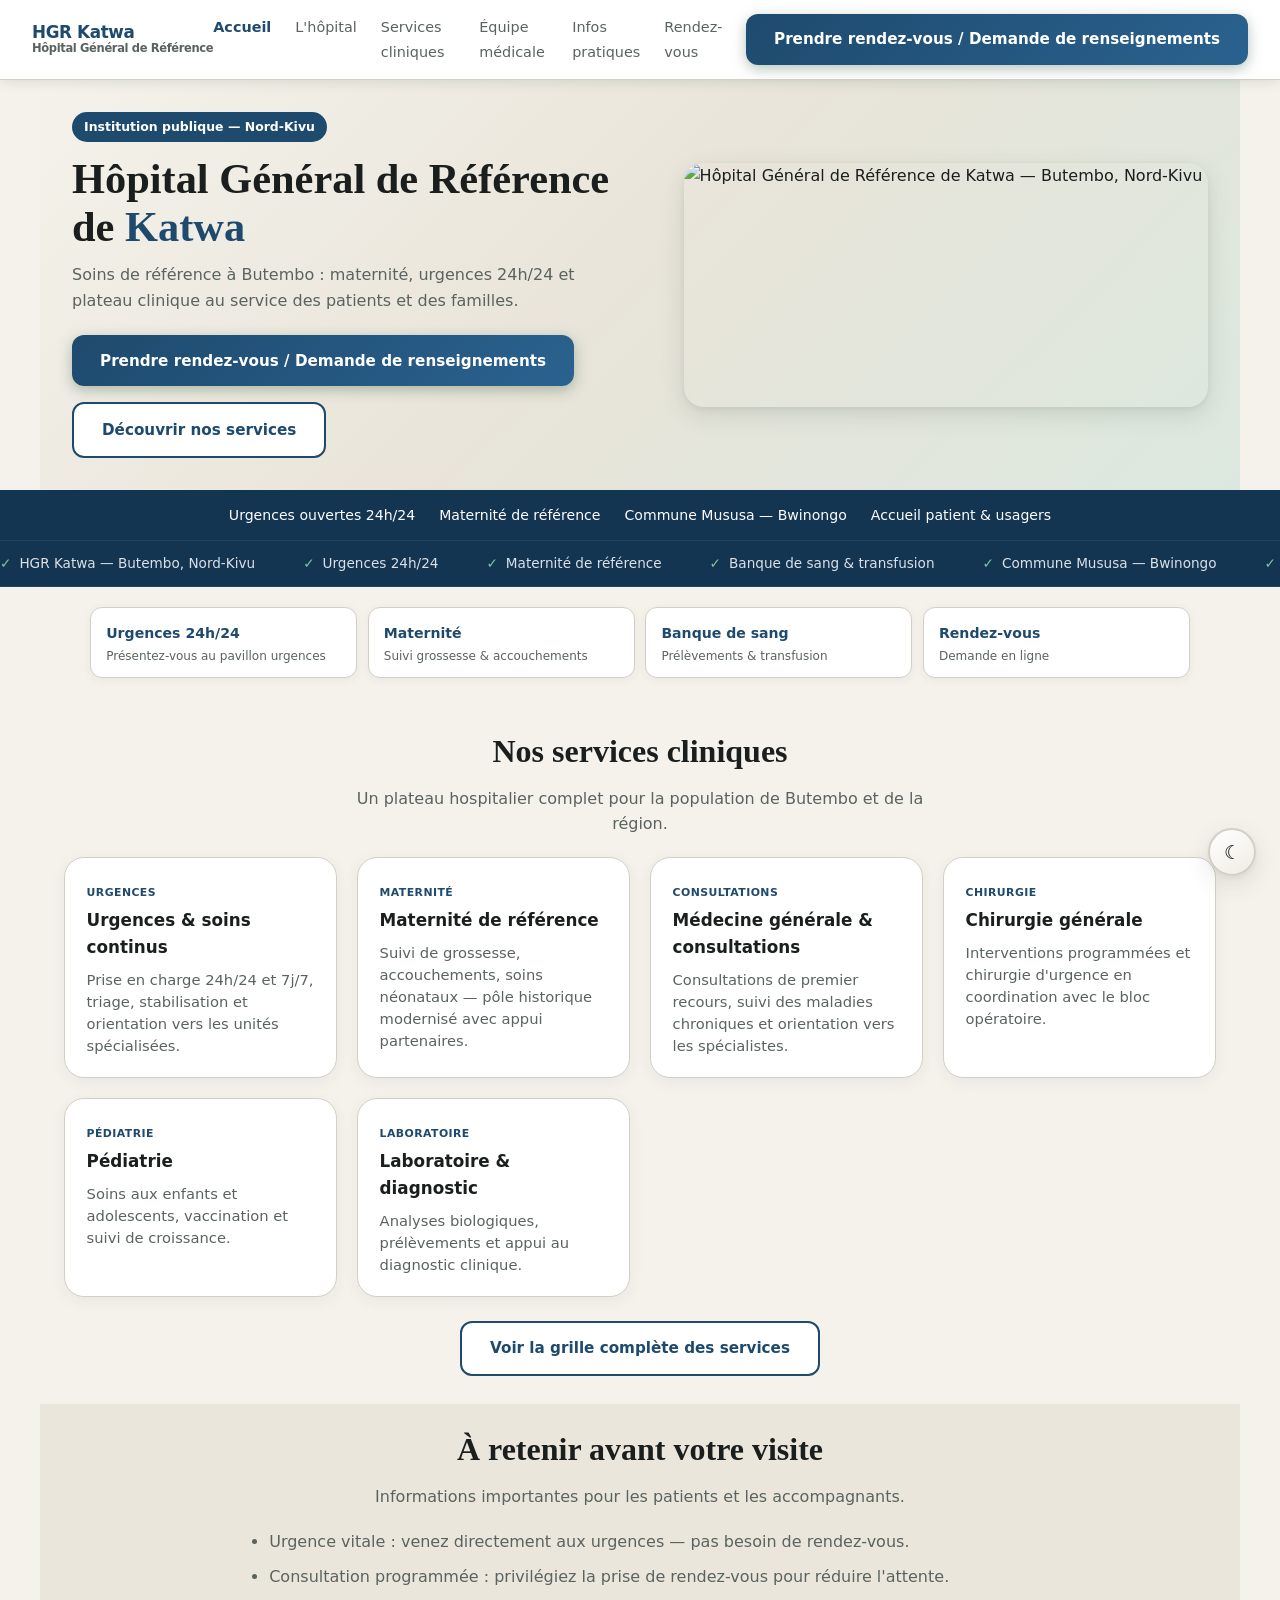
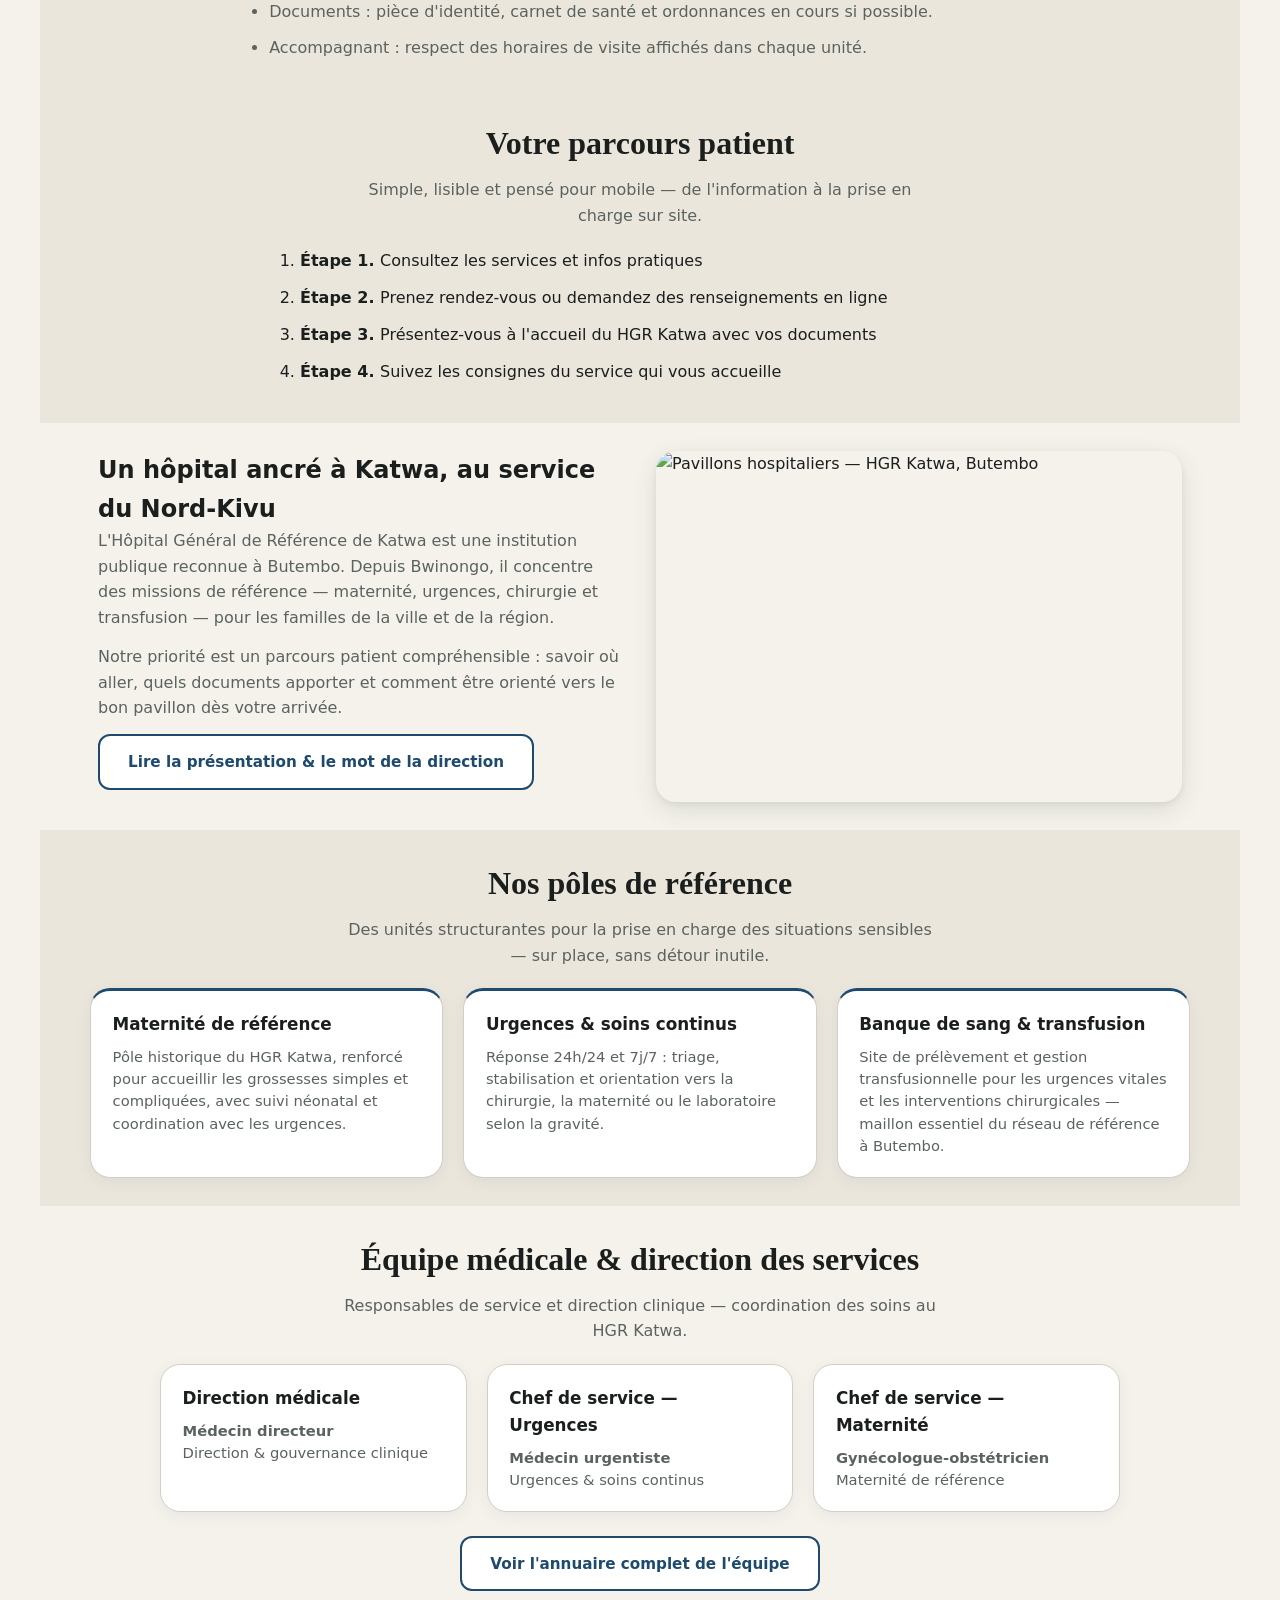
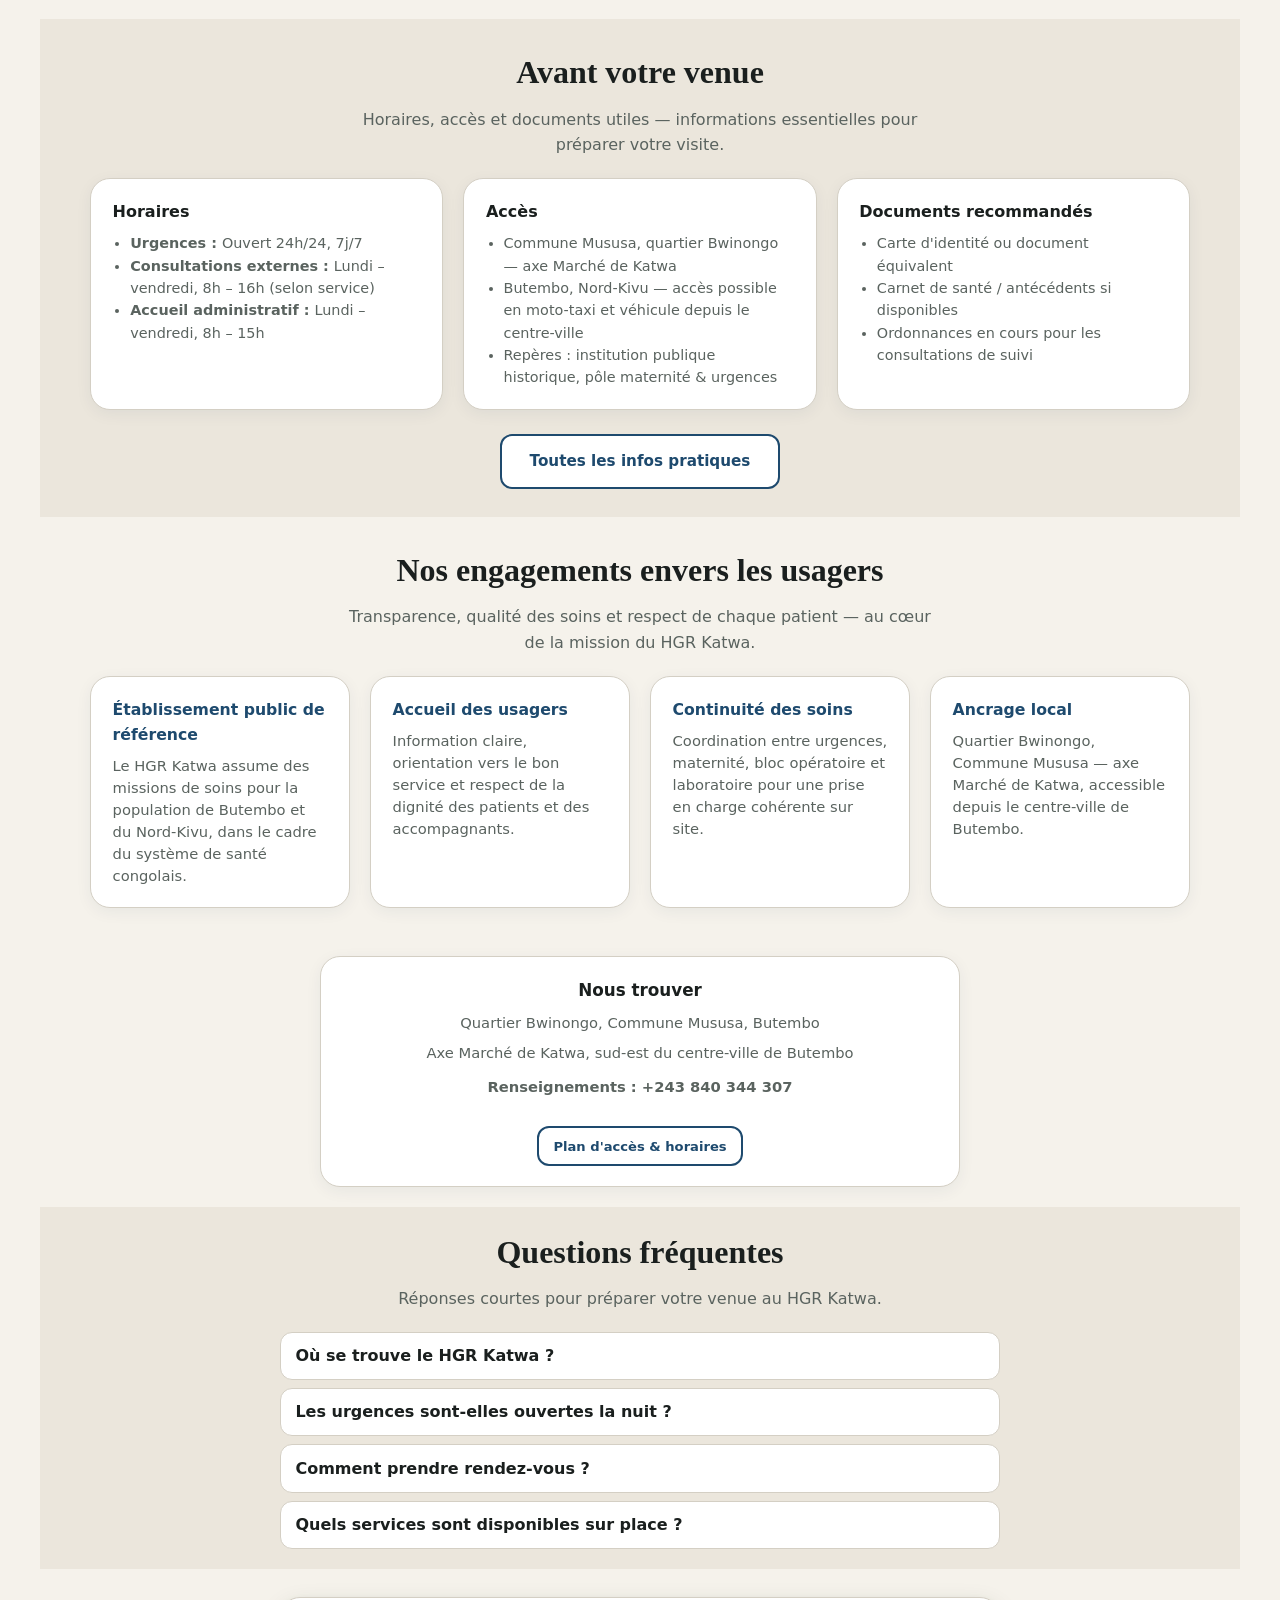
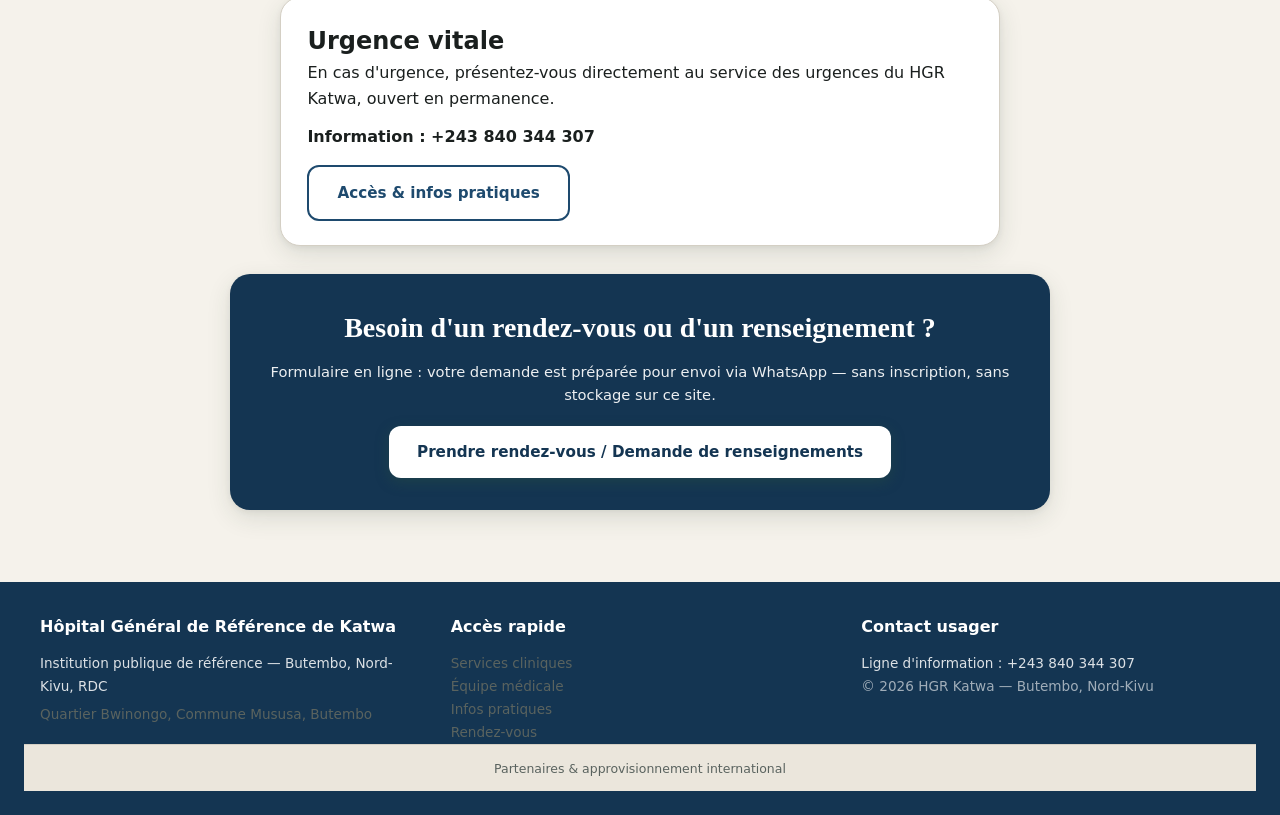
==== commit 2d238189: "Enrichir l accueil HGR Katwa et restaurer les visuels HTML. Acces rapides, essentials, localisation," ====
--- a/index.html
+++ b/index.html
@@ -45,7 +45,9 @@
           <a href="./services.html" class="btn btn-secondary" id="hero-cta-secondary">Découvrir nos services</a>
         </div>
       </div>
-      <div class="institution-hero-visual" id="hero-visual"></div>
+      <div class="institution-hero-visual" id="hero-visual">
+        <img src="https://images.unsplash.com/photo-1519494026892-80bbd2d6fd0d?w=900&h=420&fit=crop" alt="Hôpital Général de Référence de Katwa — Butembo, Nord-Kivu" width="900" height="420" loading="eager">
+      </div>
     </section>
 
     <section class="institution-strip" aria-label="Points clés">
@@ -61,6 +63,10 @@
       <div class="marquee-track" id="marquee-track"></div>
     </section>
 
+    <section class="section section-compact" id="home-quick-access-section" aria-label="Accès rapides">
+      <div class="home-quick-access-grid" id="home-quick-access-grid"></div>
+    </section>
+
     <section class="section" id="home-services-section">
       <div class="section-header">
         <h2 id="home-services-title">Nos services cliniques</h2>
@@ -70,6 +76,14 @@
       <p class="section-cta-wrap">
         <a href="./services.html" class="btn btn-secondary" id="home-services-link">Voir la grille complète des services</a>
       </p>
+    </section>
+
+    <section class="section institution-section-alt section-compact" id="home-essentials-section">
+      <div class="section-header">
+        <h2 id="home-essentials-title">À retenir avant votre visite</h2>
+        <p id="home-essentials-desc">Informations importantes pour les patients et les accompagnants.</p>
+      </div>
+      <ul class="home-essentials-list" id="home-essentials-list"></ul>
     </section>
 
     <section class="section institution-section-alt" id="home-patient-section">
@@ -88,7 +102,9 @@
           <p id="home-anchorage-p2">Notre priorité est un parcours patient compréhensible : savoir où aller, quels documents apporter et comment être orienté vers le bon pavillon dès votre arrivée.</p>
           <a href="./presentation.html" class="btn btn-secondary" id="home-anchorage-link">Lire la présentation &amp; le mot de la direction</a>
         </div>
-        <div class="institution-split-visual" id="home-anchorage-visual"></div>
+        <div class="institution-split-visual">
+          <img src="https://images.unsplash.com/photo-1519494026892-80bbd2d6fd0d?w=720&h=480&fit=crop" alt="Pavillons hospitaliers — HGR Katwa, Butembo" width="720" height="480" loading="lazy">
+        </div>
       </div>
     </section>
 
@@ -130,6 +146,24 @@
       <div class="institution-grid institution-grid--commitments" id="home-commitments-grid"></div>
     </section>
 
+    <section class="section section-compact" id="home-location-section">
+      <article class="home-location-card institution-card" id="home-location-card">
+        <h2 id="home-location-title">Nous trouver</h2>
+        <p id="home-location-address"></p>
+        <p id="home-location-hint" class="home-location-hint"></p>
+        <p class="home-location-phone">Renseignements : <span id="home-location-phone"></span></p>
+        <a href="./infos-pratiques.html" class="btn btn-secondary btn-sm" id="home-location-link">Plan d'accès &amp; horaires</a>
+      </article>
+    </section>
+
+    <section class="section institution-section-alt section-compact" id="home-faq-section">
+      <div class="section-header">
+        <h2 id="home-faq-title">Questions fréquentes</h2>
+        <p id="home-faq-desc">Réponses courtes pour préparer votre venue au HGR Katwa.</p>
+      </div>
+      <div class="home-faq-list" id="home-faq-list"></div>
+    </section>
+
     <section class="section" id="home-emergency-section">
       <div class="institution-emergency-card" id="home-emergency-card">
         <h2 id="home-emergency-title">Urgence vitale</h2>
--- a/css/style.css
+++ b/css/style.css
@@ -2253,42 +2253,10 @@
 .institution-split-visual img {
   border-radius: var(--radius-lg);
   box-shadow: var(--shadow-3d);
-}
-
-.institution-split-visual {
-  min-height: 220px;
-  position: relative;
-  border-radius: var(--radius-lg);
-  overflow: hidden;
-  background: var(--color-bg-alt);
-}
-
-.institution-photo {
   width: 100%;
   height: auto;
-  min-height: 220px;
+  display: block;
   object-fit: cover;
-  display: block;
-  border-radius: var(--radius-lg);
-  box-shadow: var(--shadow-3d);
-}
-
-.institution-hero-visual .institution-photo {
-  min-height: 280px;
-}
-
-.institution-photo-fallback {
-  position: absolute;
-  inset: 0;
-  display: flex;
-  align-items: center;
-  justify-content: center;
-  padding: 1rem;
-  background: linear-gradient(145deg, var(--color-primary-dark), var(--color-primary));
-  color: #fff;
-  font-weight: 600;
-  text-align: center;
-  border-radius: var(--radius-lg);
 }
 
 @media (prefers-reduced-motion: reduce) {
@@ -2582,3 +2550,107 @@
   color: var(--color-primary);
   margin-bottom: 0.35rem;
 }
+
+.section-compact {
+  padding-top: 1.25rem;
+  padding-bottom: 1.25rem;
+}
+
+.home-quick-access-grid {
+  display: grid;
+  grid-template-columns: repeat(auto-fit, minmax(140px, 1fr));
+  gap: 0.65rem;
+  max-width: 1100px;
+  margin: 0 auto;
+}
+
+.home-quick-access-item {
+  display: flex;
+  flex-direction: column;
+  gap: 0.2rem;
+  padding: 0.85rem 0.95rem;
+  background: var(--color-surface);
+  border: 1px solid var(--color-border);
+  border-radius: var(--radius);
+  box-shadow: 0 2px 10px rgba(20, 53, 82, 0.06);
+  transition: transform var(--transition), border-color var(--transition);
+}
+
+.home-quick-access-item:hover {
+  transform: translateY(-2px);
+  border-color: var(--color-primary-light);
+}
+
+.home-quick-access-label {
+  font-weight: 700;
+  font-size: 0.88rem;
+  color: var(--color-primary);
+}
+
+.home-quick-access-hint {
+  font-size: 0.75rem;
+  color: var(--color-text-muted);
+  line-height: 1.35;
+}
+
+.home-essentials-list {
+  max-width: 780px;
+  margin: 0 auto;
+  padding-left: 1.2rem;
+  line-height: 1.65;
+  color: var(--color-text-muted);
+}
+
+.home-essentials-list li {
+  margin-bottom: 0.55rem;
+}
+
+.home-location-card {
+  max-width: 640px;
+  margin: 0 auto;
+  text-align: center;
+}
+
+.home-location-hint {
+  font-size: 0.9rem;
+  color: var(--color-text-muted);
+  margin: 0.5rem 0;
+}
+
+.home-location-phone {
+  font-weight: 600;
+  margin: 0.75rem 0 1rem;
+}
+
+.home-faq-list {
+  max-width: 720px;
+  margin: 0 auto;
+  display: flex;
+  flex-direction: column;
+  gap: 0.5rem;
+}
+
+.home-faq-item {
+  background: var(--color-surface);
+  border: 1px solid var(--color-border);
+  border-radius: var(--radius);
+  padding: 0.65rem 0.9rem;
+}
+
+.home-faq-item summary {
+  font-weight: 600;
+  cursor: pointer;
+  color: var(--color-text);
+  list-style: none;
+}
+
+.home-faq-item summary::-webkit-details-marker {
+  display: none;
+}
+
+.home-faq-item p {
+  margin-top: 0.5rem;
+  font-size: 0.9rem;
+  color: var(--color-text-muted);
+  line-height: 1.55;
+}
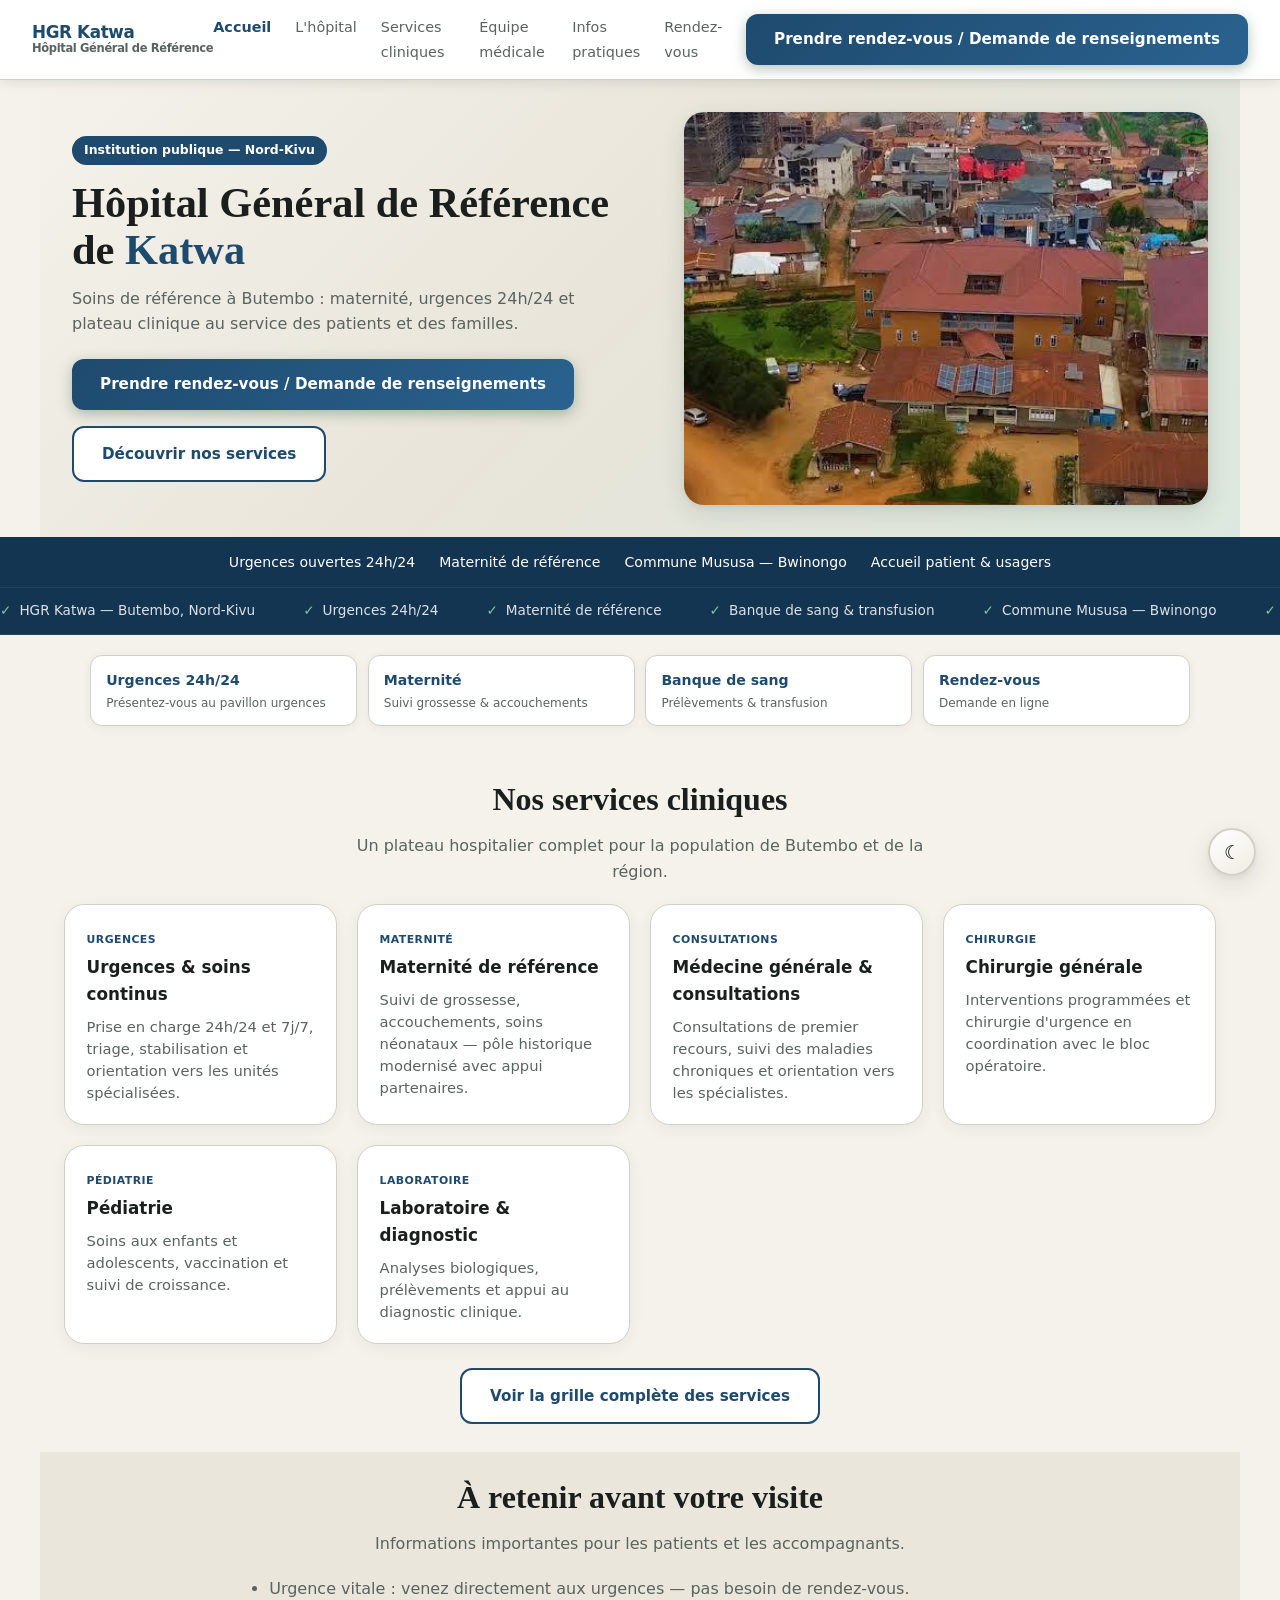
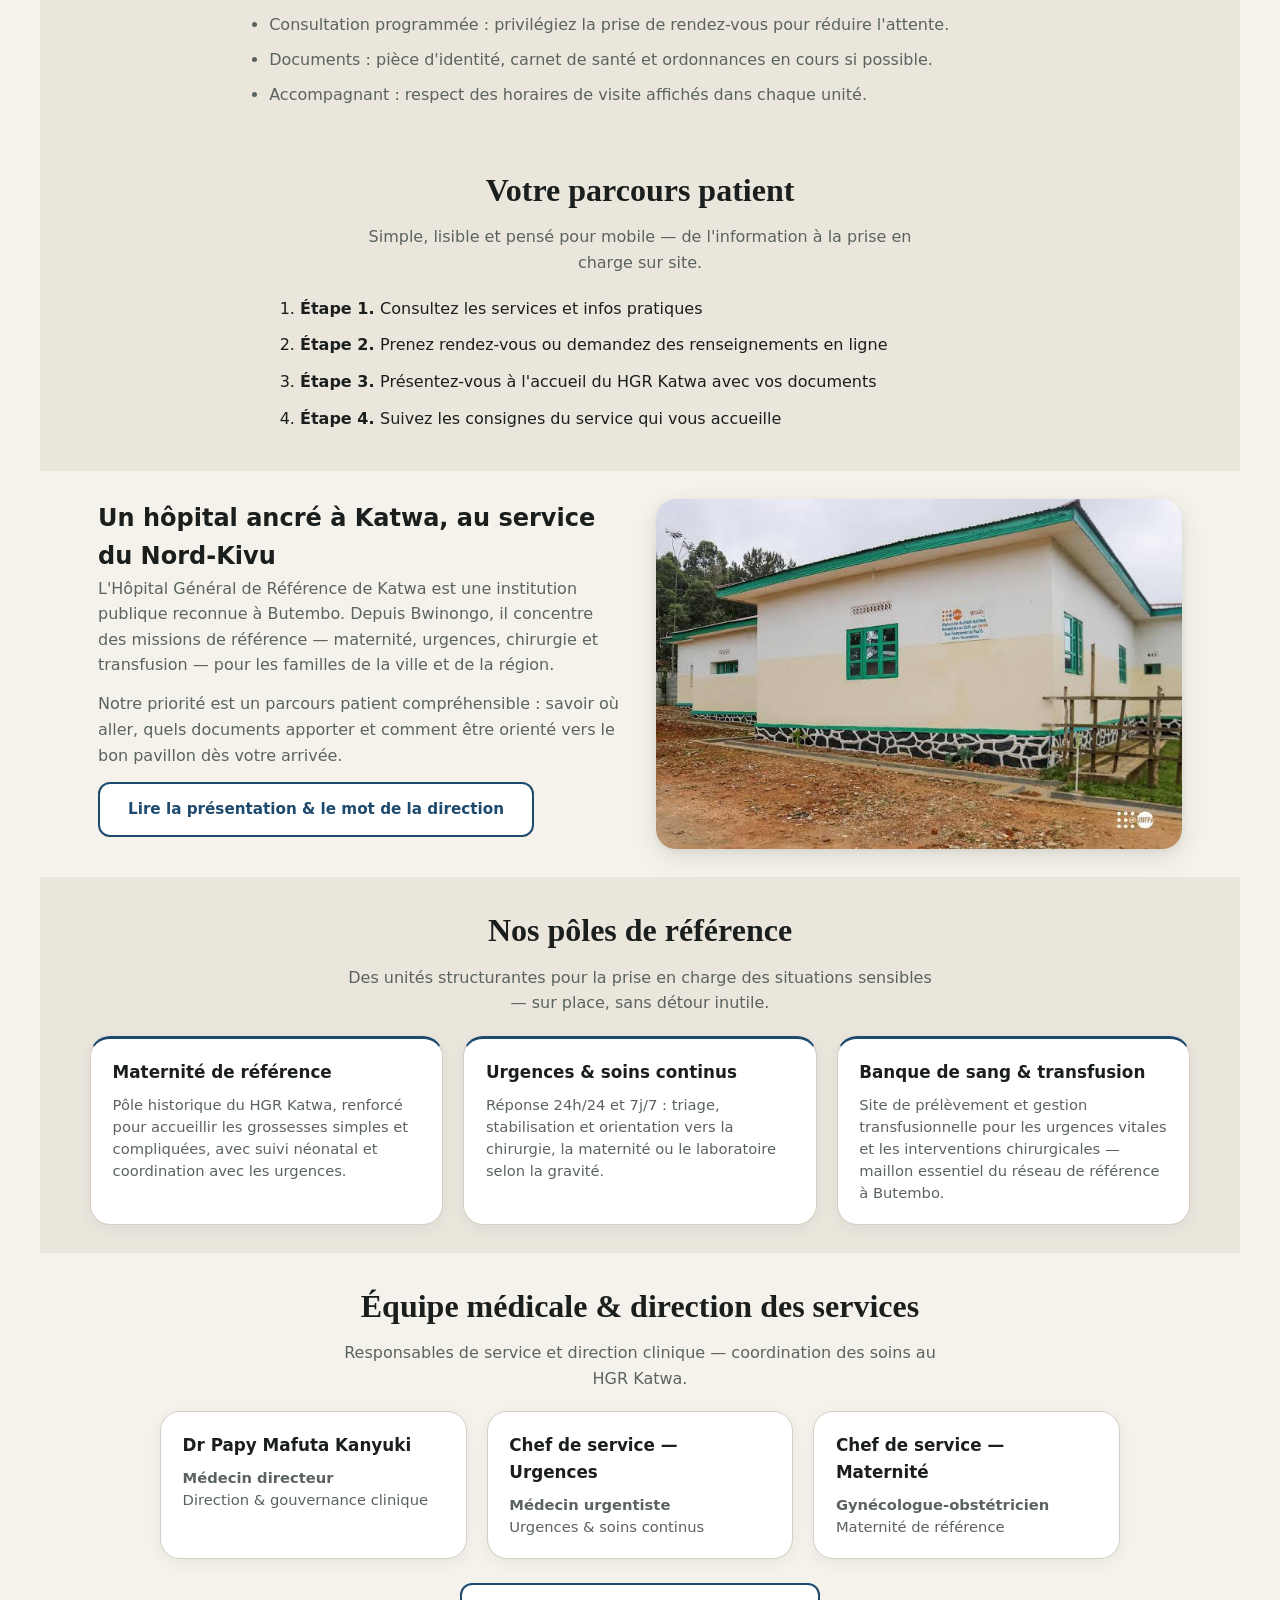
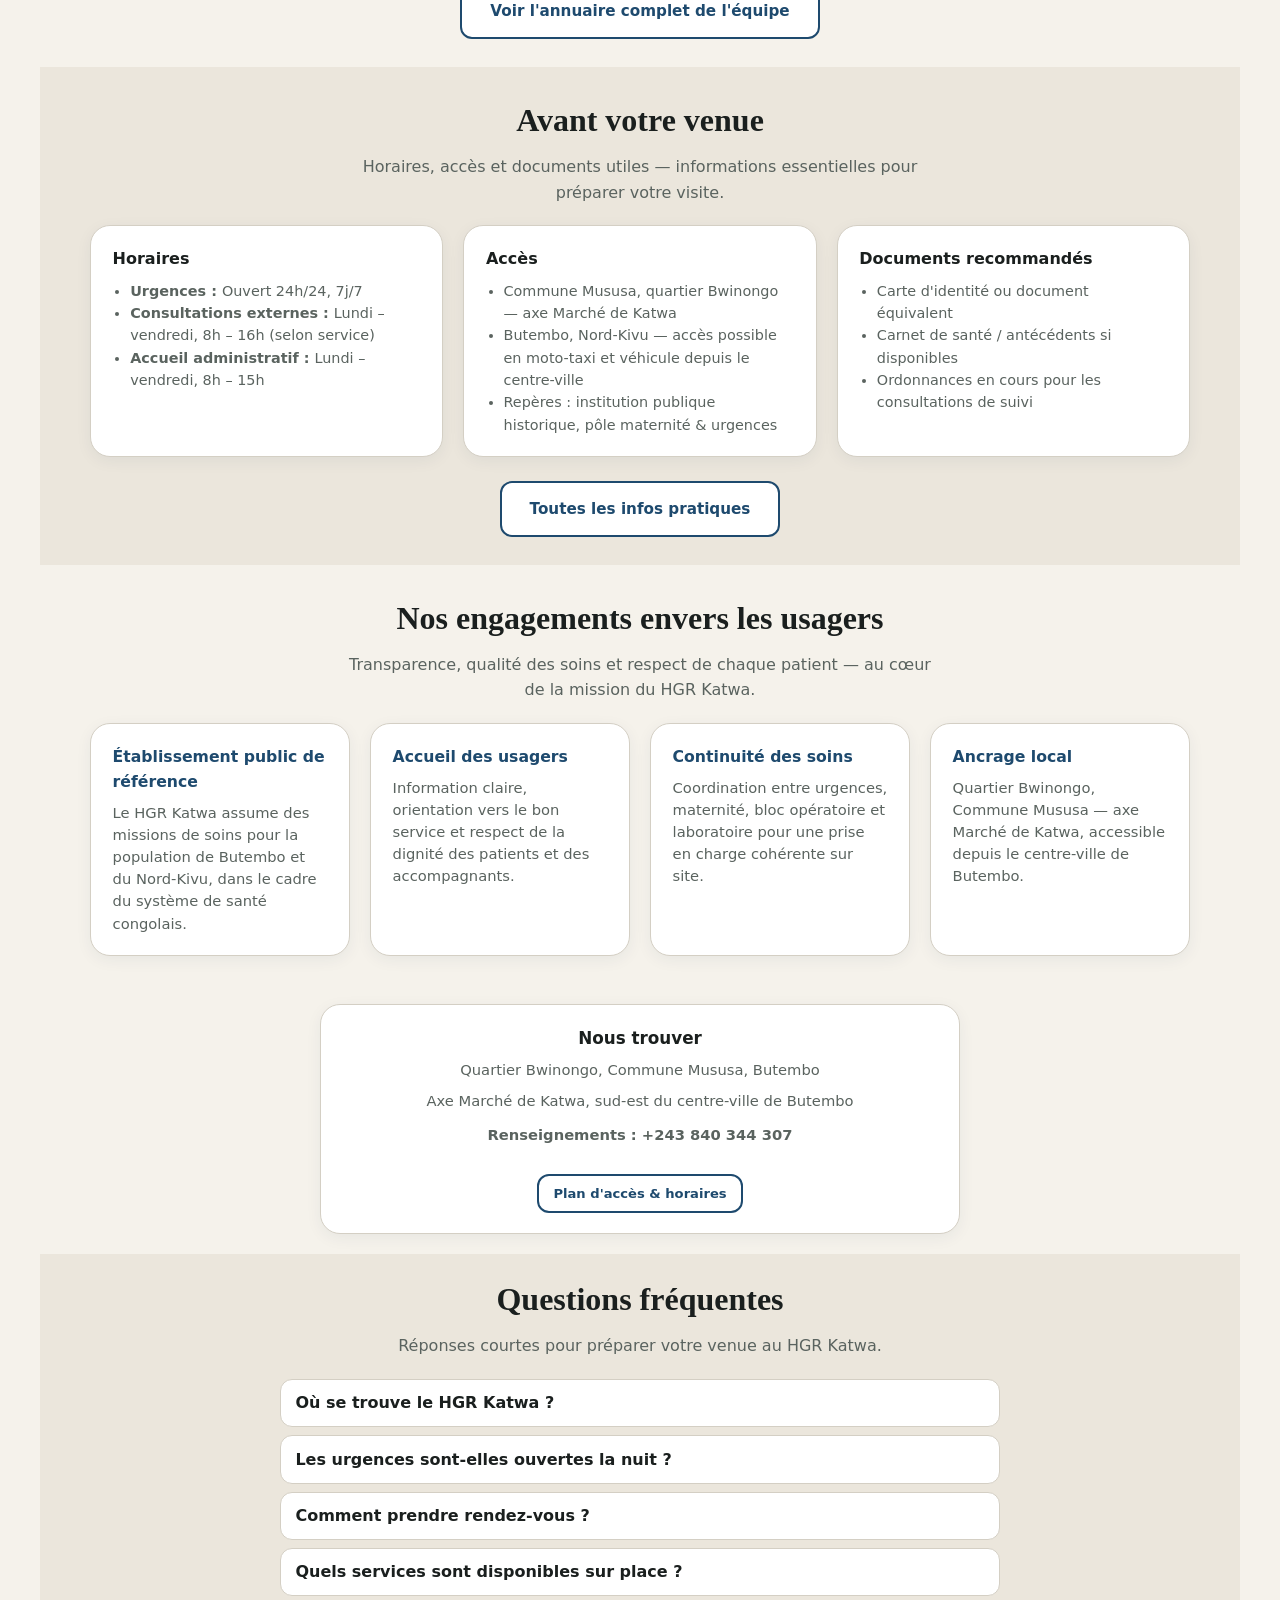
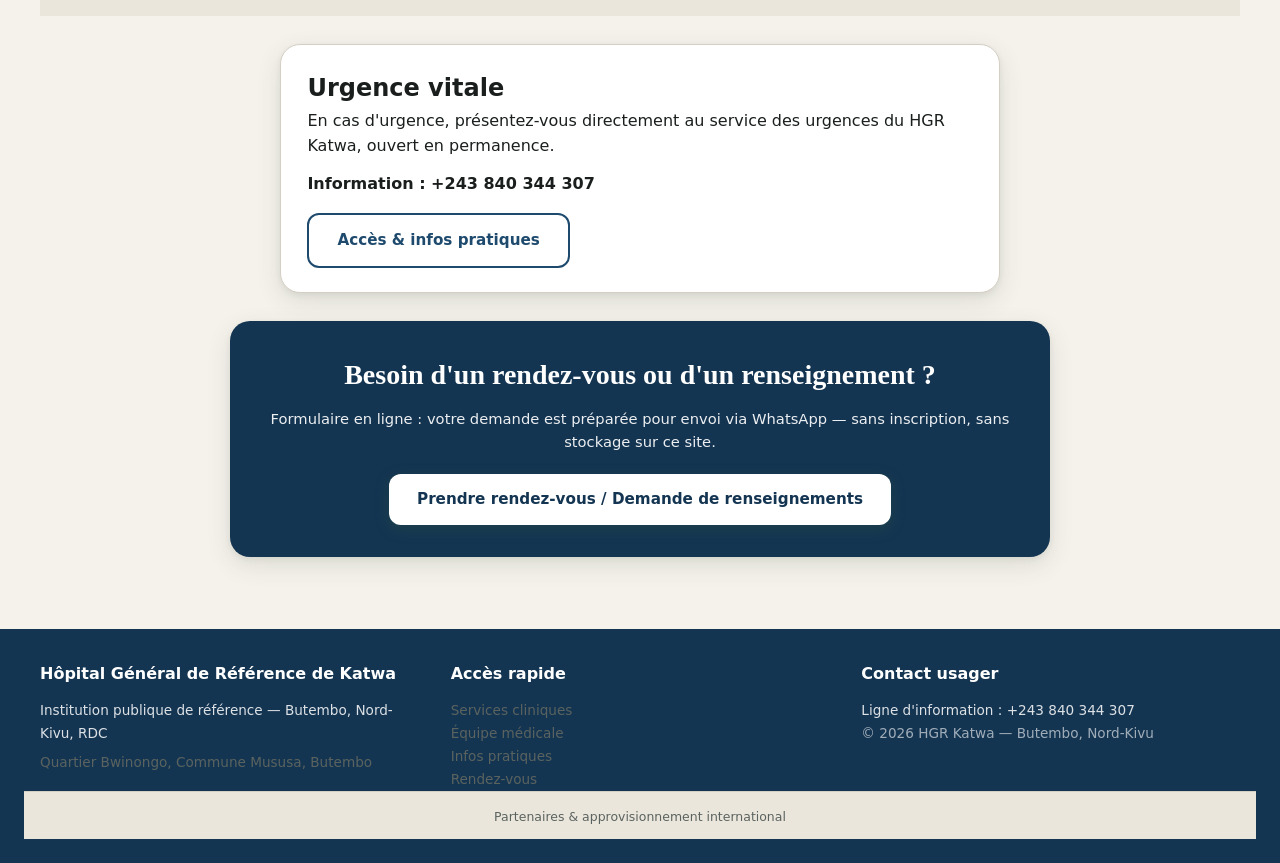
==== commit 4d80feec: "Update triage content and add PWA scaffold Co-authored-by: Cursor <cursoragent@cursor.com>" ====
--- a/index.html
+++ b/index.html
@@ -9,6 +9,8 @@
   <meta name="description" content="Site institutionnel de l'Hôpital Général de Référence de Katwa à Butembo, Nord-Kivu. Services cliniques, équipe médicale, infos pratiques et prise de rendez-vous.">
   <meta name="robots" content="index, follow">
   <link rel="canonical" href="./index.html">
+  <meta property="og:image" content="./assets/images/hgr-katwa-hero.jpg">
+  <meta property="og:type" content="website">
   <link rel="preconnect" href="https://fonts.googleapis.com">
   <link rel="preconnect" href="https://fonts.gstatic.com" crossorigin>
   <link href="https://fonts.googleapis.com/css2?family=DM+Sans:wght@400;500;600;700&family=DM+Serif+Display&display=swap" rel="stylesheet">
@@ -46,7 +48,7 @@
         </div>
       </div>
       <div class="institution-hero-visual" id="hero-visual">
-        <img src="https://images.unsplash.com/photo-1519494026892-80bbd2d6fd0d?w=900&h=420&fit=crop" alt="Hôpital Général de Référence de Katwa — Butembo, Nord-Kivu" width="900" height="420" loading="eager">
+        <img src="./assets/images/hgr-katwa-hero.jpg" alt="Hôpital Général de Référence de Katwa — Butembo, Nord-Kivu" width="900" height="675" loading="eager">
       </div>
     </section>
 
@@ -103,7 +105,7 @@
           <a href="./presentation.html" class="btn btn-secondary" id="home-anchorage-link">Lire la présentation &amp; le mot de la direction</a>
         </div>
         <div class="institution-split-visual">
-          <img src="https://images.unsplash.com/photo-1519494026892-80bbd2d6fd0d?w=720&h=480&fit=crop" alt="Pavillons hospitaliers — HGR Katwa, Butembo" width="720" height="480" loading="lazy">
+          <img src="./assets/images/hgr-katwa-campus.jpg" alt="Maternité réhabilitée — HGR Katwa, Butembo" width="720" height="480" loading="lazy">
         </div>
       </div>
     </section>
--- a/css/style.css
+++ b/css/style.css
@@ -2103,11 +2103,21 @@
   margin-bottom: 0.85rem;
 }
 
-.institution-hero-visual img {
+.institution-hero-visual {
+  overflow: hidden;
   border-radius: var(--radius-lg);
   box-shadow: var(--shadow-3d);
+  aspect-ratio: 4 / 3;
+  max-height: min(420px, 48vh);
   width: 100%;
+}
+
+.institution-hero-visual img {
+  display: block;
+  width: 100%;
+  height: 100%;
   object-fit: cover;
+  object-position: center top;
 }
 
 .institution-strip {
@@ -2161,11 +2171,6 @@
   color: var(--color-text-muted);
   font-size: 0.92rem;
   line-height: 1.5;
-}
-
-.institution-card--optional {
-  border-style: dashed;
-  background: var(--color-bg-alt);
 }
 
 .institution-card--service .institution-badge {
@@ -2178,18 +2183,6 @@
   margin-bottom: 0.45rem;
 }
 
-.service-optional-note {
-  font-size: 0.82rem;
-  margin-top: 0.65rem;
-}
-
-.service-optional-link {
-  display: inline-block;
-  margin-top: 0.5rem;
-  font-size: 0.85rem;
-  font-weight: 600;
-}
-
 .institution-section-alt {
   background: var(--color-bg-alt);
 }
@@ -2250,13 +2243,20 @@
   margin: 0 auto;
 }
 
-.institution-split-visual img {
+.institution-split-visual {
+  overflow: hidden;
   border-radius: var(--radius-lg);
   box-shadow: var(--shadow-3d);
+  aspect-ratio: 3 / 2;
+  max-height: 480px;
+}
+
+.institution-split-visual img {
   width: 100%;
-  height: auto;
+  height: 100%;
   display: block;
   object-fit: cover;
+  object-position: center;
 }
 
 @media (prefers-reduced-motion: reduce) {
@@ -2440,6 +2440,15 @@
     padding: 1.5rem 1rem 1.25rem;
   }
 
+  .institution-hero-visual {
+    max-height: min(320px, 42vh);
+    aspect-ratio: 16 / 10;
+  }
+
+  .institution-split-visual {
+    max-height: 280px;
+  }
+
   .institution-split {
     grid-template-columns: 1fr;
   }
